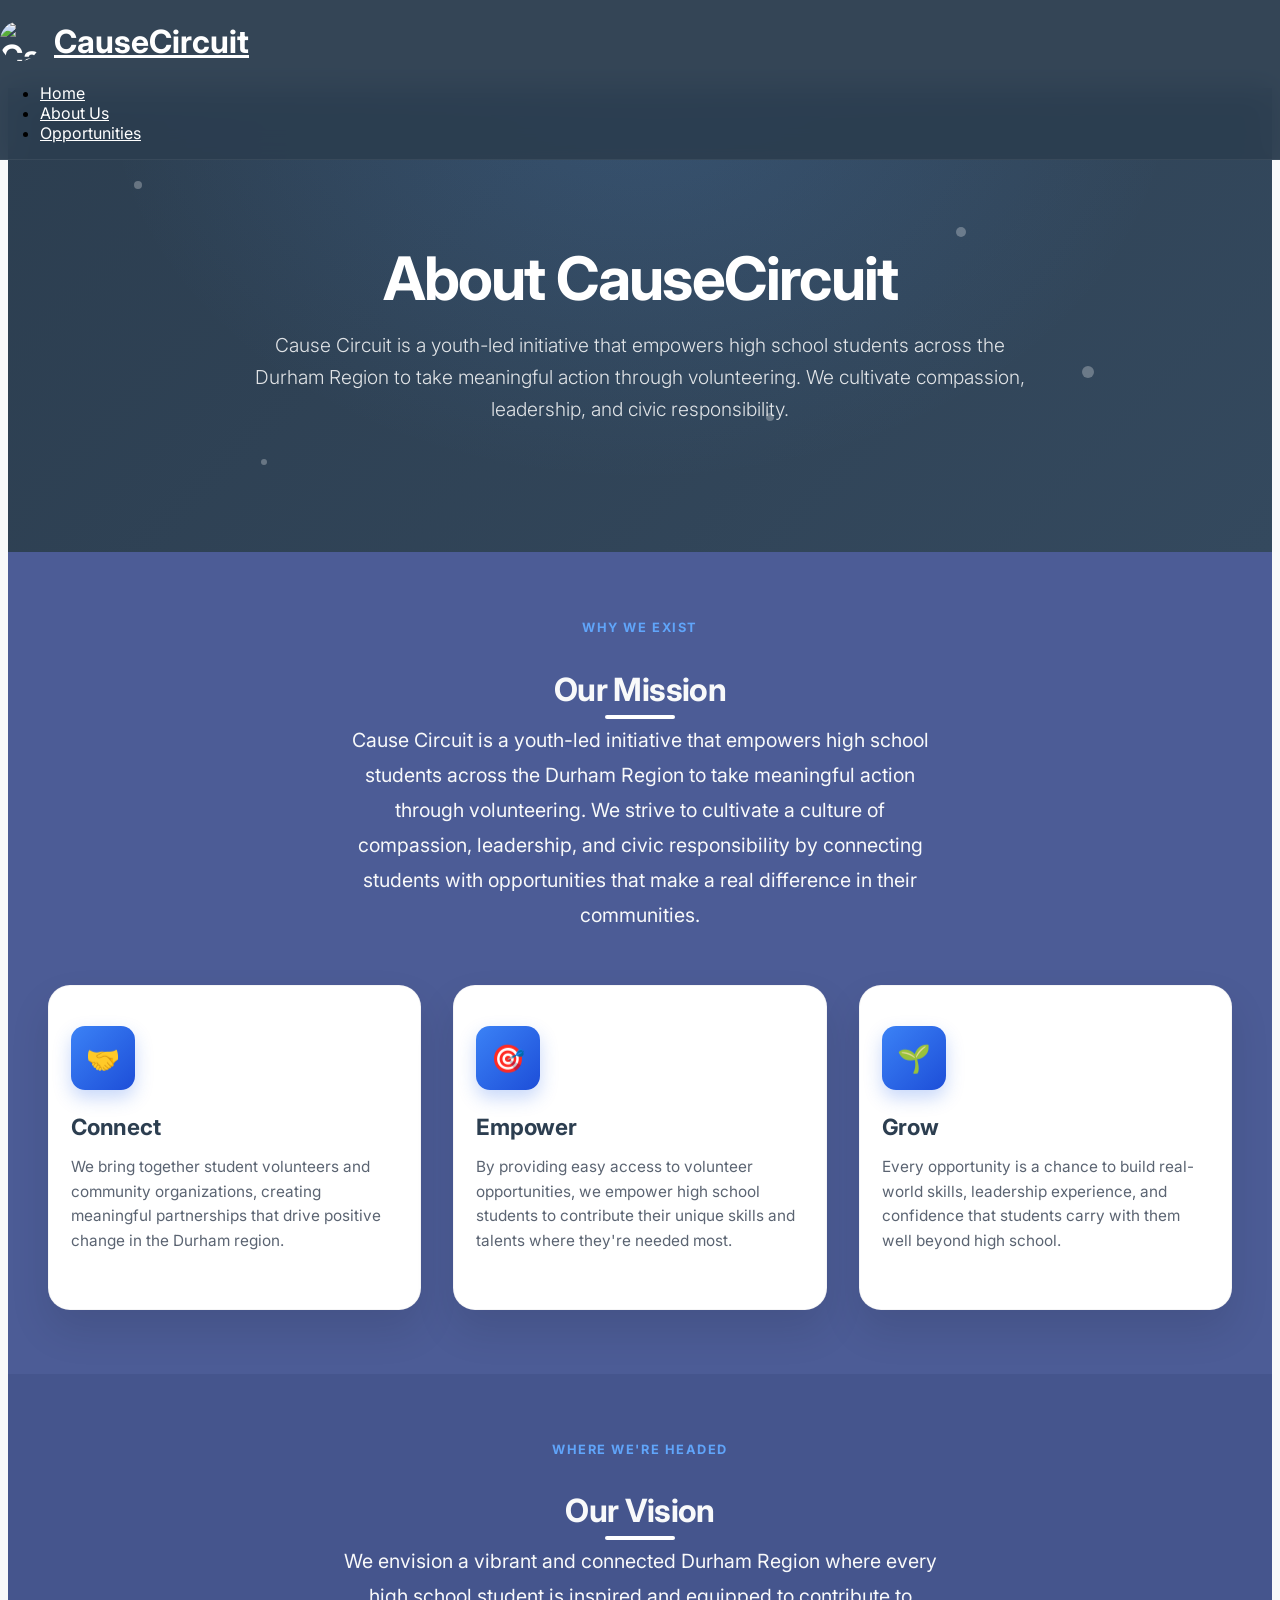
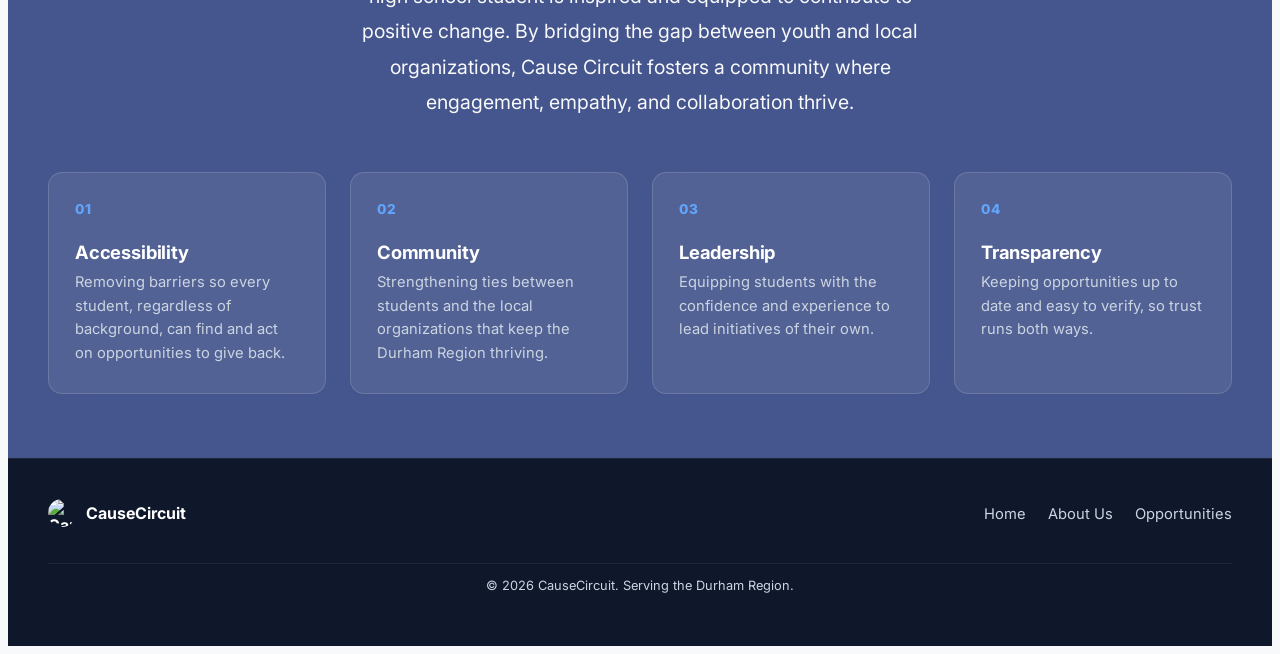
==== docs/aboutus.html @ 5a2c0d3d "Site-wide UI overhaul: unify design system across all pages Each page carried its own hand-copied <s" ====
<!DOCTYPE HTML>

<html>

<head>
    <title>CauseCircuit - About Us</title>
    <meta charset="utf-8" />
    <link rel="shortcut icon" type="x-icon" href="images/causecircuit-logo.png">
    <meta name="viewport" content="width=device-width, initial-scale=1, user-scalable=no" />
    <link rel="stylesheet" href="assets/css/main.css" />
    <noscript>
        <link rel="stylesheet" href="assets/css/noscript.css" />
    </noscript>
    <link rel="preconnect" href="https://fonts.googleapis.com">
    <link rel="preconnect" href="https://fonts.gstatic.com" crossorigin>
    <link href="https://fonts.googleapis.com/css2?family=Inter:wght@400;500;600;700&display=swap" rel="stylesheet">
    <link rel="stylesheet" href="assets/css/site-theme.css" />
    <style>
        /* Page-specific styles for About Us (mission/value cards) */

        /* Mission Cards */
        .mission-grid {
            display: grid;
            grid-template-columns: repeat(auto-fit, minmax(320px, 1fr));
            gap: 32px;
            margin-top: 10px;
        }

        .mission-card {
            background: white;
            padding: var(--space-lg) var(--space-md);
            border-radius: var(--radius-lg);
            box-shadow: 0 20px 40px rgba(0, 0, 0, 0.1);
            text-align: left;
            transition: all 0.4s ease;
            opacity: 0;
            transform: translateY(40px);
            position: relative;
            overflow: hidden;
            border: 1px solid rgba(15, 23, 42, 0.04);
        }

        .mission-card::before {
            content: '';
            position: absolute;
            top: 0;
            left: -100%;
            width: 100%;
            height: 100%;
            background: linear-gradient(90deg, transparent, rgba(255, 255, 255, 0.4), transparent);
            transition: left 0.6s ease;
        }

        .mission-card:hover::before {
            left: 100%;
        }

        .mission-card.animate {
            opacity: 1;
            transform: translateY(0);
        }

        .mission-card:hover {
            transform: translateY(-10px);
            box-shadow: 0 30px 60px rgba(0, 0, 0, 0.15);
        }

        .mission-icon {
            width: 64px;
            height: 64px;
            background: linear-gradient(135deg, var(--accent) 0%, var(--accent-dark) 100%);
            border-radius: var(--radius-md);
            display: flex;
            align-items: center;
            justify-content: center;
            margin: 0 0 22px;
            font-size: 1.7rem;
            color: white;
            transition: all 0.4s ease;
            box-shadow: 0 8px 18px rgba(37, 99, 235, 0.25);
        }

        .mission-card:hover .mission-icon {
            transform: scale(1.08) rotate(4deg);
        }

        .mission-card h3 {
            font-size: 1.4rem;
            color: var(--ink);
            margin-bottom: 12px;
            font-weight: 700;
            letter-spacing: -0.01em;
        }

        .mission-card p {
            color: #5b6472;
            line-height: 1.6;
            font-family: var(--font-display);
            font-size: 0.96rem;
        }

        /* Value Pillars (Vision section) */
        .value-grid {
            display: grid;
            grid-template-columns: repeat(auto-fit, minmax(240px, 1fr));
            gap: 24px;
            margin-top: 46px;
        }

        .value-card {
            background: rgba(255, 255, 255, 0.08);
            backdrop-filter: blur(16px);
            border: 1px solid rgba(255, 255, 255, 0.14);
            border-radius: var(--radius-md);
            padding: 28px 26px;
            text-align: left;
            transition: all 0.3s var(--ease);
        }

        .value-card:hover {
            transform: translateY(-4px);
            background: rgba(255, 255, 255, 0.12);
        }

        .value-card .value-number {
            display: block;
            color: var(--accent-light);
            font-weight: 800;
            font-size: 0.85rem;
            letter-spacing: 0.06em;
            margin-bottom: 10px;
        }

        .value-card h4 {
            color: white;
            font-size: 1.15rem;
            font-weight: 700;
            margin-bottom: 8px;
            letter-spacing: -0.01em;
        }

        .value-card p {
            color: var(--text-muted);
            line-height: 1.6;
            font-size: 0.92rem;
            font-family: var(--font-display);
            margin: 0;
        }
        /* Responsive Design: page-specific-only (shared breakpoints live in site-theme.css) */
        @media (max-width: 768px) {
            .mission-grid,
            .value-grid {
                grid-template-columns: 1fr;
                gap: 24px;
            }
        }
    </style>
</head>

<body class="is-preload">

    <!-- Page Wrapper -->
    <div id="page-wrapper">

        <!-- Header -->
        <header id="header">
            <h1><a href="index.html"><img src="images/causecircuit-logo.png" alt="CauseCircuit Logo" class="header-logo">CauseCircuit</a></h1>
            <!-- Desktop Navigation -->
            <nav id="nav">
                <ul class="links">
                    <li><a href="index.html">Home</a></li>
                    <li><a href="aboutus.html">About Us</a></li>
                    <li><a href="opportunities.html">Opportunities</a></li>
                </ul>
            </nav>
            <!-- Mobile Menu Toggle -->
            <a href="#mobile-menu" id="mobile-menu-toggle">
                <span class="icon fa-bars"></span>
            </a>
        </header>

        <!-- Hero Section -->
        <section class="hero-section">
            <div class="hero-content">
                <h1>About CauseCircuit</h1>
                <p>Cause Circuit is a youth-led initiative that empowers high school students across the Durham Region to take meaningful action through volunteering. We cultivate compassion, leadership, and civic responsibility.</p>
            </div>
            <!-- Floating Particles -->
            <div class="particle particle-1"></div>
            <div class="particle particle-2"></div>
            <div class="particle particle-3"></div>
            <div class="particle particle-4"></div>
            <div class="particle particle-5"></div>
        </section>

        <!-- Mission Section -->
        <section class="content-section">
            <div class="container">
                <div class="section-header">
                    <span class="section-eyebrow">Why We Exist</span>
                    <h2>Our Mission</h2>
                    <p>Cause Circuit is a youth-led initiative that empowers high school students across the Durham Region to take meaningful action through volunteering. We strive to cultivate a culture of compassion, leadership, and civic responsibility by connecting students with opportunities that make a real difference in their communities.</p>
                </div>
                <div class="mission-grid">
                    <div class="mission-card">
                        <div class="mission-icon">🤝</div>
                        <h3>Connect</h3>
                        <p>We bring together student volunteers and community organizations, creating meaningful partnerships that drive positive change in the Durham region.</p>
                    </div>
                    <div class="mission-card">
                        <div class="mission-icon">🎯</div>
                        <h3>Empower</h3>
                        <p>By providing easy access to volunteer opportunities, we empower high school students to contribute their unique skills and talents where they're needed most.</p>
                    </div>
                    <div class="mission-card">
                        <div class="mission-icon">🌱</div>
                        <h3>Grow</h3>
                        <p>Every opportunity is a chance to build real-world skills, leadership experience, and confidence that students carry with them well beyond high school.</p>
                    </div>
                </div>
            </div>
        </section>

        <!-- Vision Section -->
        <section class="content-section section-alt">
            <div class="container">
                <div class="section-header">
                    <span class="section-eyebrow">Where We're Headed</span>
                    <h2>Our Vision</h2>
                    <p>We envision a vibrant and connected Durham Region where every high school student is inspired and equipped to contribute to positive change. By bridging the gap between youth and local organizations, Cause Circuit fosters a community where engagement, empathy, and collaboration thrive.</p>
                </div>
                <div class="value-grid">
                    <div class="value-card">
                        <span class="value-number">01</span>
                        <h4>Accessibility</h4>
                        <p>Removing barriers so every student, regardless of background, can find and act on opportunities to give back.</p>
                    </div>
                    <div class="value-card">
                        <span class="value-number">02</span>
                        <h4>Community</h4>
                        <p>Strengthening ties between students and the local organizations that keep the Durham Region thriving.</p>
                    </div>
                    <div class="value-card">
                        <span class="value-number">03</span>
                        <h4>Leadership</h4>
                        <p>Equipping students with the confidence and experience to lead initiatives of their own.</p>
                    </div>
                    <div class="value-card">
                        <span class="value-number">04</span>
                        <h4>Transparency</h4>
                        <p>Keeping opportunities up to date and easy to verify, so trust runs both ways.</p>
                    </div>
                </div>
            </div>
        </section>

    </div>

    <footer class="site-footer">
        <div class="container">
            <div class="footer-brand">
                <img src="images/causecircuit-logo.png" alt="CauseCircuit Logo">
                CauseCircuit
            </div>
            <ul class="footer-links">
                <li><a href="index.html">Home</a></li>
                <li><a href="aboutus.html">About Us</a></li>
                <li><a href="opportunities.html">Opportunities</a></li>
            </ul>
            <p class="footer-copy">&copy; 2026 CauseCircuit. Serving the Durham Region.</p>
        </div>
    </footer>

    <!-- Scripts -->
    <script src="assets/js/jquery.min.js"></script>
    <script src="assets/js/jquery.scrollex.min.js"></script>
    <script src="assets/js/browser.min.js"></script>
    <script src="assets/js/breakpoints.min.js"></script>
    <script src="assets/js/util.js"></script>
    <script src="assets/js/main.js"></script>

    <script>
        // Intersection Observer for animations
        const observerOptions = {
            threshold: 0.1,
            rootMargin: '0px 0px -50px 0px'
        };

        const observer = new IntersectionObserver((entries) => {
            entries.forEach(entry => {
                if (entry.isIntersecting) {
                    entry.target.classList.add('animate');
                }
            });
        }, observerOptions);

        // Observe elements for animation
        document.addEventListener('DOMContentLoaded', () => {
            const elementsToAnimate = document.querySelectorAll('.section-header, .mission-card');
            elementsToAnimate.forEach(el => observer.observe(el));

            // Add staggered animation delays
            document.querySelectorAll('.mission-card').forEach((card, index) => {
                card.style.transitionDelay = `${index * 0.2}s`;
            });
        });

        // Smooth parallax effect for hero section
        window.addEventListener('scroll', () => {
            const scrolled = window.pageYOffset;
            const heroContent = document.querySelector('.hero-content');
            if (heroContent) {
                heroContent.style.transform = `translateY(${scrolled * 0.5}px)`;
            }
        });
    </script>

</body>

</html>
---- docs/assets/css/site-theme.css ----
/* ==========================================================================
   CauseCircuit shared design system
   Loaded on every page after main.css and before any page-specific <style>
   block. Owns: tokens, header/nav, hero shell, particles, section/container
   layout, buttons, opportunity cards, popup, footer, scrollbar.
   ========================================================================== */

:root {
    --ink: #2c3e50;
    --ink-soft: #34495e;
    --surface-deep: #0f172a;
    --surface: #1e293b;
    --surface-soft: #334155;
    --panel-blue: #4C5C96;
    --panel-alt: #45558D;
    --border-soft: rgba(148, 163, 184, 0.18);
    --text-muted: #cbd5e1;
    --accent: #3b82f6;
    --accent-dark: #1d4ed8;
    --accent-light: #60a5fa;
    --success: #10b981;
    --success-dark: #059669;

    --radius-lg: 22px;
    --radius-md: 14px;
    --radius-sm: 10px;
    --ease: cubic-bezier(0.22, 1, 0.36, 1);

    --font-body: 'Inter', -apple-system, BlinkMacSystemFont, 'Segoe UI', Roboto, Helvetica, Arial, sans-serif;
    --font-display: Raleway, var(--font-body);

    /* Spacing scale */
    --space-xs: 8px;
    --space-sm: 14px;
    --space-md: 22px;
    --space-lg: 40px;
    --space-xl: 52px;
    --space-2xl: 64px;

    /* Type scale */
    --text-xs: 0.8rem;
    --text-sm: 0.92rem;
    --text-md: 1rem;
    --text-lg: 1.22rem;
    --text-xl: 1.6rem;
    --text-2xl: 2rem;
    --text-3xl: clamp(2.6rem, 5vw, 3.75rem);
}

body {
    background: #f8f9fa;
    font-family: var(--font-body);
    overflow-x: hidden;
    padding-top: 80px;
    -webkit-font-smoothing: antialiased;
}

/* ---------- Header ---------- */
#header {
    position: fixed !important;
    top: 0 !important;
    left: 0 !important;
    right: 0 !important;
    width: 100% !important;
    z-index: 10000 !important;
    background: rgba(44, 62, 80, 0.96) !important;
    backdrop-filter: blur(14px) saturate(140%) !important;
    opacity: 1 !important;
    visibility: visible !important;
    transform: translateY(0) !important;
    transition: all 0.3s ease !important;
    border-bottom: 1px solid rgba(255, 255, 255, 0.06) !important;
}

#header h1 {
    display: flex !important;
    align-items: center !important;
}

#header h1 a {
    color: white !important;
    display: flex !important;
    align-items: center !important;
}

.header-logo {
    width: 40px;
    height: 40px;
    border-radius: 50%;
    margin-right: var(--space-sm);
    object-fit: cover;
}

#header #nav ul.links li a {
    color: white !important;
}

#header #nav ul.links li a:hover {
    color: var(--accent-light) !important;
}

#header #mobile-menu-toggle {
    color: white !important;
}

/* ---------- Hero shell ---------- */
.hero-section {
    background: linear-gradient(135deg, var(--ink) 0%, var(--ink-soft) 100%);
    min-height: 40vh;
    padding: var(--space-xl) 0;
    display: flex;
    align-items: center;
    justify-content: center;
    text-align: center;
    position: relative;
    overflow: hidden;
}

.hero-section::before {
    content: '';
    position: absolute;
    inset: 0;
    background: radial-gradient(ellipse at 50% 0%, rgba(96, 165, 250, 0.16), transparent 60%);
    pointer-events: none;
}

.hero-content {
    color: white;
    max-width: 780px;
    padding: 0 20px;
    animation: fadeInUp 1.2s var(--ease);
    position: relative;
    z-index: 1;
}

.hero-content h1 {
    font-size: var(--text-3xl);
    font-weight: 700;
    margin-bottom: var(--space-sm);
    letter-spacing: -0.03em;
    line-height: 1.1;
}

.hero-content p {
    font-size: 1.2rem;
    opacity: 0.85;
    line-height: 1.65;
    font-family: var(--font-display);
    font-weight: 300;
}

.logo {
    margin-bottom: var(--space-md);
}

.logo-img {
    width: 88px;
    height: 88px;
    border-radius: 50%;
    object-fit: cover;
    box-shadow: 0 12px 30px rgba(0, 0, 0, 0.3);
}

/* ---------- Particles ---------- */
.particle {
    position: absolute;
    background: rgba(255, 255, 255, 0.28);
    border-radius: 50%;
    animation: float 6s ease-in-out infinite;
    pointer-events: none;
}

.particle-1 { top: 20%; left: 10%; width: 8px;  height: 8px;  animation-delay: 0s; }
.particle-2 { top: 60%; left: 85%; width: 12px; height: 12px; animation-delay: 2s; }
.particle-3 { top: 80%; left: 20%; width: 6px;  height: 6px;  animation-delay: 4s; }
.particle-4 { top: 30%; left: 75%; width: 10px; height: 10px; animation-delay: 1s; }
.particle-5 { top: 70%; left: 60%; width: 8px;  height: 8px;  animation-delay: 3s; }

/* ---------- Layout primitives ---------- */
.content-section {
    padding: var(--space-2xl) 0;
    position: relative;
    background: var(--panel-blue);
}

.section-alt {
    background: var(--panel-alt);
}

.container {
    max-width: 1240px;
    margin: 0 auto;
    padding: 0 var(--space-lg);
}

.section-eyebrow {
    display: inline-block;
    color: var(--accent-light);
    font-family: var(--font-display);
    font-size: var(--text-xs);
    font-weight: 700;
    letter-spacing: 0.12em;
    text-transform: uppercase;
    margin-bottom: var(--space-xs);
}

.section-header {
    text-align: center;
    margin-bottom: var(--space-xl);
    opacity: 0;
    transform: translateY(30px);
    transition: all 0.8s ease;
}

.section-header.animate {
    opacity: 1;
    transform: translateY(0);
}

.section-header h2 {
    font-size: var(--text-2xl);
    color: #f8f9fa;
    margin-bottom: var(--space-sm);
    font-weight: 700;
    letter-spacing: -0.02em;
    position: relative;
}

.section-header h2::after {
    content: '';
    position: absolute;
    bottom: -10px;
    left: 50%;
    transform: translateX(-50%);
    width: 70px;
    height: 4px;
    background: white;
    border-radius: 2px;
}

.section-header p {
    font-size: var(--text-lg);
    color: #f8f9fa;
    line-height: 1.8;
    max-width: 600px;
    margin: 0 auto;
    font-family: var(--font-display);
}

/* ---------- Buttons ---------- */
.btn {
    display: inline-flex;
    align-items: center;
    gap: 6px;
    padding: 12px 24px;
    text-decoration: none;
    border-radius: var(--radius-sm);
    font-weight: 600;
    font-size: var(--text-sm);
    font-family: inherit;
    border: none;
    cursor: pointer;
    transition: all 0.25s var(--ease);
    white-space: nowrap;
}

.btn-primary {
    background: linear-gradient(135deg, var(--accent) 0%, var(--accent-dark) 100%);
    color: white !important;
    box-shadow: 0 4px 12px rgba(37, 99, 235, 0.22);
}

.btn-primary:hover {
    transform: translateY(-2px);
    box-shadow: 0 10px 22px rgba(37, 99, 235, 0.36);
}

.btn-success {
    background: linear-gradient(135deg, var(--success) 0%, var(--success-dark) 100%);
    color: white !important;
    box-shadow: 0 6px 16px rgba(16, 185, 129, 0.28);
}

.btn-success:hover {
    transform: translateY(-2px);
    box-shadow: 0 10px 24px rgba(16, 185, 129, 0.4);
}

.btn-light {
    background: white;
    color: var(--ink);
    box-shadow: 0 10px 20px rgba(0, 0, 0, 0.12);
}

.btn-light:hover {
    transform: translateY(-2px);
    box-shadow: 0 15px 30px rgba(0, 0, 0, 0.18);
    background: var(--accent-light);
    color: white !important;
}

.btn-ghost {
    background: rgba(255, 255, 255, 0.08);
    color: #f1f5f9;
    border: 1px solid rgba(255, 255, 255, 0.12);
}

.btn-ghost:hover {
    background: rgba(255, 255, 255, 0.16);
}

/* ---------- Opportunity cards (shared: index + opportunities pages) ---------- */
.opportunities-grid {
    display: grid;
    grid-template-columns: repeat(auto-fill, minmax(min(100%, 260px), 1fr));
    gap: var(--space-md);
    margin-top: var(--space-xs);
}

.opportunity-card {
    background: white;
    border-radius: var(--radius-lg);
    overflow: hidden;
    transition: transform 0.35s var(--ease), box-shadow 0.35s var(--ease);
    opacity: 0;
    transform: translateY(28px);
    position: relative;
    box-shadow: 0 8px 24px rgba(15, 23, 42, 0.08);
    cursor: pointer;
    border: 1px solid rgba(15, 23, 42, 0.04);
}

.opportunity-card.animate {
    opacity: 1;
    transform: translateY(0);
    transition: transform 0.5s var(--ease), box-shadow 0.35s var(--ease), opacity 0.5s var(--ease);
}

.opportunity-card:hover {
    transform: translateY(-6px);
    box-shadow: 0 20px 40px rgba(15, 23, 42, 0.16);
}

.card-image-container {
    position: relative;
    height: 190px;
    overflow: hidden;
    background: #eef1f5;
}

.opportunity-card img {
    width: 100%;
    height: 100%;
    object-fit: cover;
    transition: transform 0.5s var(--ease);
}

.opportunity-card:hover img {
    transform: scale(1.06);
}

.location-tag {
    position: absolute;
    top: var(--space-sm);
    right: var(--space-sm);
    background: rgba(15, 23, 42, 0.85);
    backdrop-filter: blur(10px);
    color: var(--accent-light);
    padding: 6px 13px;
    border-radius: 20px;
    font-size: var(--text-xs);
    font-weight: 600;
    letter-spacing: 0.01em;
    border: 1px solid rgba(96, 165, 250, 0.28);
    z-index: 2;
}

.card-content {
    padding: var(--space-md);
    position: relative;
    z-index: 2;
    text-align: left;
}

.card-content h3 {
    font-size: var(--text-lg);
    color: var(--ink);
    margin-bottom: 6px;
    font-weight: 700;
    letter-spacing: -0.01em;
    line-height: 1.3;
}

.card-org {
    margin-bottom: var(--space-xs);
    color: var(--accent-dark);
    font-weight: 600;
    font-size: var(--text-sm);
}

.card-content p {
    color: #5b6472;
    line-height: 1.6;
    margin-bottom: var(--space-sm);
    font-size: var(--text-md);
    font-family: var(--font-body);
}

.card-desc-clamp {
    display: -webkit-box;
    -webkit-line-clamp: 3;
    -webkit-box-orient: vertical;
    overflow: hidden;
    min-height: 72px;
}

.commitment-tags {
    display: flex;
    flex-wrap: wrap;
    gap: var(--space-xs);
    margin-bottom: var(--space-xs);
}

.commitment-tag {
    background: rgba(59, 130, 246, 0.1);
    color: var(--accent-dark);
    padding: 4px 11px;
    border-radius: 12px;
    font-size: var(--text-xs);
    font-weight: 600;
    letter-spacing: 0.02em;
}

.hours-per-week {
    color: #8792a2;
    font-size: var(--text-sm);
    margin-bottom: var(--space-sm);
}

.card-btn {
    display: inline-flex;
    align-items: center;
    background: linear-gradient(135deg, var(--accent) 0%, var(--accent-dark) 100%);
    color: white !important;
    padding: 11px 22px;
    text-decoration: none;
    border-radius: var(--radius-sm);
    font-weight: 600;
    transition: all 0.25s ease;
    cursor: pointer;
    border: none;
    font-size: var(--text-sm);
    gap: 6px;
    position: relative;
    overflow: hidden;
    box-shadow: 0 4px 12px rgba(37, 99, 235, 0.22);
}

.card-btn:hover {
    transform: translateY(-2px);
    box-shadow: 0 10px 22px rgba(37, 99, 235, 0.36);
}

.card-btn:after {
    content: ' →';
    transition: transform 0.25s ease;
}

.card-btn:hover:after {
    transform: translateX(3px);
}

.empty-state {
    text-align: center;
    color: white;
    width: 100%;
    grid-column: 1 / -1;
    padding: var(--space-lg) var(--space-md);
}

/* ---------- Popup (shared) ---------- */
.popup {
    position: fixed;
    top: 0;
    left: 0;
    width: 100%;
    height: 100%;
    background: rgba(8, 12, 24, 0.72);
    backdrop-filter: blur(12px);
    display: flex;
    justify-content: center;
    align-items: center;
    opacity: 0;
    visibility: hidden;
    transition: opacity 0.35s var(--ease), visibility 0.35s var(--ease);
    z-index: 10001;
    padding: 20px;
}

.popup.active {
    opacity: 1;
    visibility: visible;
}

.popup-content {
    background: linear-gradient(160deg, var(--surface) 0%, var(--surface-soft) 100%);
    border: 1px solid var(--border-soft);
    border-radius: 24px;
    max-width: min(90vw, 680px);
    width: 100%;
    max-height: 85vh;
    overflow: hidden;
    box-shadow: 0 30px 60px rgba(0, 0, 0, 0.45);
    transform: scale(0.94) translateY(24px);
    transition: transform 0.35s var(--ease);
    position: relative;
    display: flex;
    flex-direction: column;
}

.popup.active .popup-content {
    transform: scale(1) translateY(0);
}

.popup-header {
    position: relative;
    height: clamp(180px, 28vw, 280px);
    overflow: hidden;
}

.popup-header img {
    width: 100%;
    height: 100%;
    object-fit: cover;
}

.popup-location-tag {
    position: absolute;
    top: 16px;
    right: 16px;
    background: rgba(15, 23, 42, 0.85);
    color: var(--accent-light);
    padding: 7px 15px;
    border-radius: 20px;
    font-size: 0.82rem;
    font-weight: 600;
    border: 1px solid rgba(96, 165, 250, 0.28);
    z-index: 2;
}

.popup-header::after {
    content: '';
    position: absolute;
    bottom: 0;
    left: 0;
    right: 0;
    height: 90px;
    background: linear-gradient(transparent, rgba(30, 41, 59, 0.95));
}

.popup-title {
    color: #f8fafc;
    padding: 22px 26px 8px;
    margin: 0;
    font-size: var(--text-xl);
    font-weight: 700;
    letter-spacing: -0.01em;
}

.popup-scroll-content {
    overflow-y: auto;
    padding: 0 26px 22px;
    flex: 1;
}

.popup-body {
    color: var(--text-muted);
    line-height: 1.7;
    font-size: var(--text-md);
}

.popup-info-panel {
    background: rgba(255, 255, 255, 0.04);
    border: 1px solid var(--border-soft);
    border-radius: var(--radius-md);
    padding: 4px 18px;
    margin-bottom: var(--space-md);
}

.popup-info-row {
    display: flex;
    justify-content: space-between;
    align-items: center;
    gap: 16px;
    padding: 13px 0;
    border-bottom: 1px solid var(--border-soft);
}

.popup-info-row:last-child {
    border-bottom: none;
}

.popup-info-label {
    color: var(--text-muted);
    font-size: 0.76rem;
    font-weight: 700;
    letter-spacing: 0.06em;
    text-transform: uppercase;
    white-space: nowrap;
}

.popup-info-value {
    color: #f1f5f9;
    font-weight: 500;
    font-size: var(--text-sm);
    text-align: right;
    overflow: hidden;
    text-overflow: ellipsis;
    white-space: nowrap;
}

.popup-info-value.muted {
    color: var(--text-muted);
    font-weight: 400;
}

.popup-info-value a {
    color: var(--accent-light);
    text-decoration: none;
}

.popup-info-value a:hover {
    text-decoration: underline;
}

.popup-actions {
    padding: var(--space-sm) 26px;
    background: rgba(15, 23, 42, 0.35);
    display: flex;
    justify-content: flex-end;
    gap: 12px;
    border-top: 1px solid var(--border-soft);
}

/* ---------- Footer ---------- */
.site-footer {
    background: var(--surface-deep);
    border-top: 1px solid rgba(255, 255, 255, 0.06);
    padding: var(--space-lg) 0;
}

.site-footer .container {
    display: flex;
    align-items: center;
    justify-content: space-between;
    gap: var(--space-md);
    flex-wrap: wrap;
}

.footer-brand {
    display: flex;
    align-items: center;
    gap: 10px;
    color: white;
    font-weight: 700;
    font-size: var(--text-md);
}

.footer-brand img {
    width: 28px;
    height: 28px;
    border-radius: 50%;
    object-fit: cover;
}

.footer-links {
    display: flex;
    gap: var(--space-md);
    list-style: none;
    margin: 0;
    padding: 0;
}

.footer-links a {
    color: var(--text-muted);
    text-decoration: none;
    font-size: var(--text-sm);
    transition: color 0.2s ease;
}

.footer-links a:hover {
    color: var(--accent-light);
}

.footer-copy {
    color: var(--text-muted);
    font-size: var(--text-xs);
    width: 100%;
    text-align: center;
    margin-top: var(--space-sm);
    padding-top: var(--space-sm);
    border-top: 1px solid rgba(255, 255, 255, 0.06);
}

/* ---------- Animations ---------- */
@keyframes fadeInUp {
    from { opacity: 0; transform: translateY(28px); }
    to { opacity: 1; transform: translateY(0); }
}

@keyframes float {
    0%, 100% { transform: translateY(0px) rotate(0deg); }
    50% { transform: translateY(-20px) rotate(180deg); }
}

/* ---------- Scrollbar ---------- */
* {
    scrollbar-width: thin;
    scrollbar-color: rgba(96, 165, 250, 0.3) transparent;
}

*::-webkit-scrollbar {
    width: 8px;
    height: 8px;
}

*::-webkit-scrollbar-track {
    background: transparent;
}

*::-webkit-scrollbar-thumb {
    background: rgba(96, 165, 250, 0.3);
    border-radius: 10px;
}

*::-webkit-scrollbar-thumb:hover {
    background: rgba(96, 165, 250, 0.5);
}

/* ---------- Responsive ---------- */
@media (max-width: 768px) {
    .hero-section {
        min-height: 300px;
        padding: var(--space-lg) 0;
    }

    .hero-content p {
        font-size: 1.05rem;
    }

    .container {
        padding: 0 var(--space-sm);
    }

    .content-section {
        padding: var(--space-xl) 0;
    }

    .section-header h2 {
        font-size: 1.7rem;
    }

    .opportunities-grid {
        gap: var(--space-sm);
    }

    .card-content {
        padding: 18px 20px 20px;
    }

    .popup-content {
        max-height: calc(100vh - 40px);
        border-radius: 18px;
    }

    .popup-header {
        height: 180px;
    }

    .popup-location-tag {
        top: 14px;
        padding: 7px 13px;
        font-size: 0.78rem;
    }

    .popup-info-row {
        flex-wrap: wrap;
        gap: 4px;
    }

    .popup-info-value {
        text-align: left;
        white-space: normal;
        width: 100%;
    }

    .popup-actions {
        flex-direction: column;
    }

    .btn-ghost, .btn-success {
        width: 100%;
        justify-content: center;
    }

    .header-logo {
        width: 34px;
        height: 34px;
        margin-right: 8px;
    }

    .site-footer .container {
        flex-direction: column;
        text-align: center;
    }
}
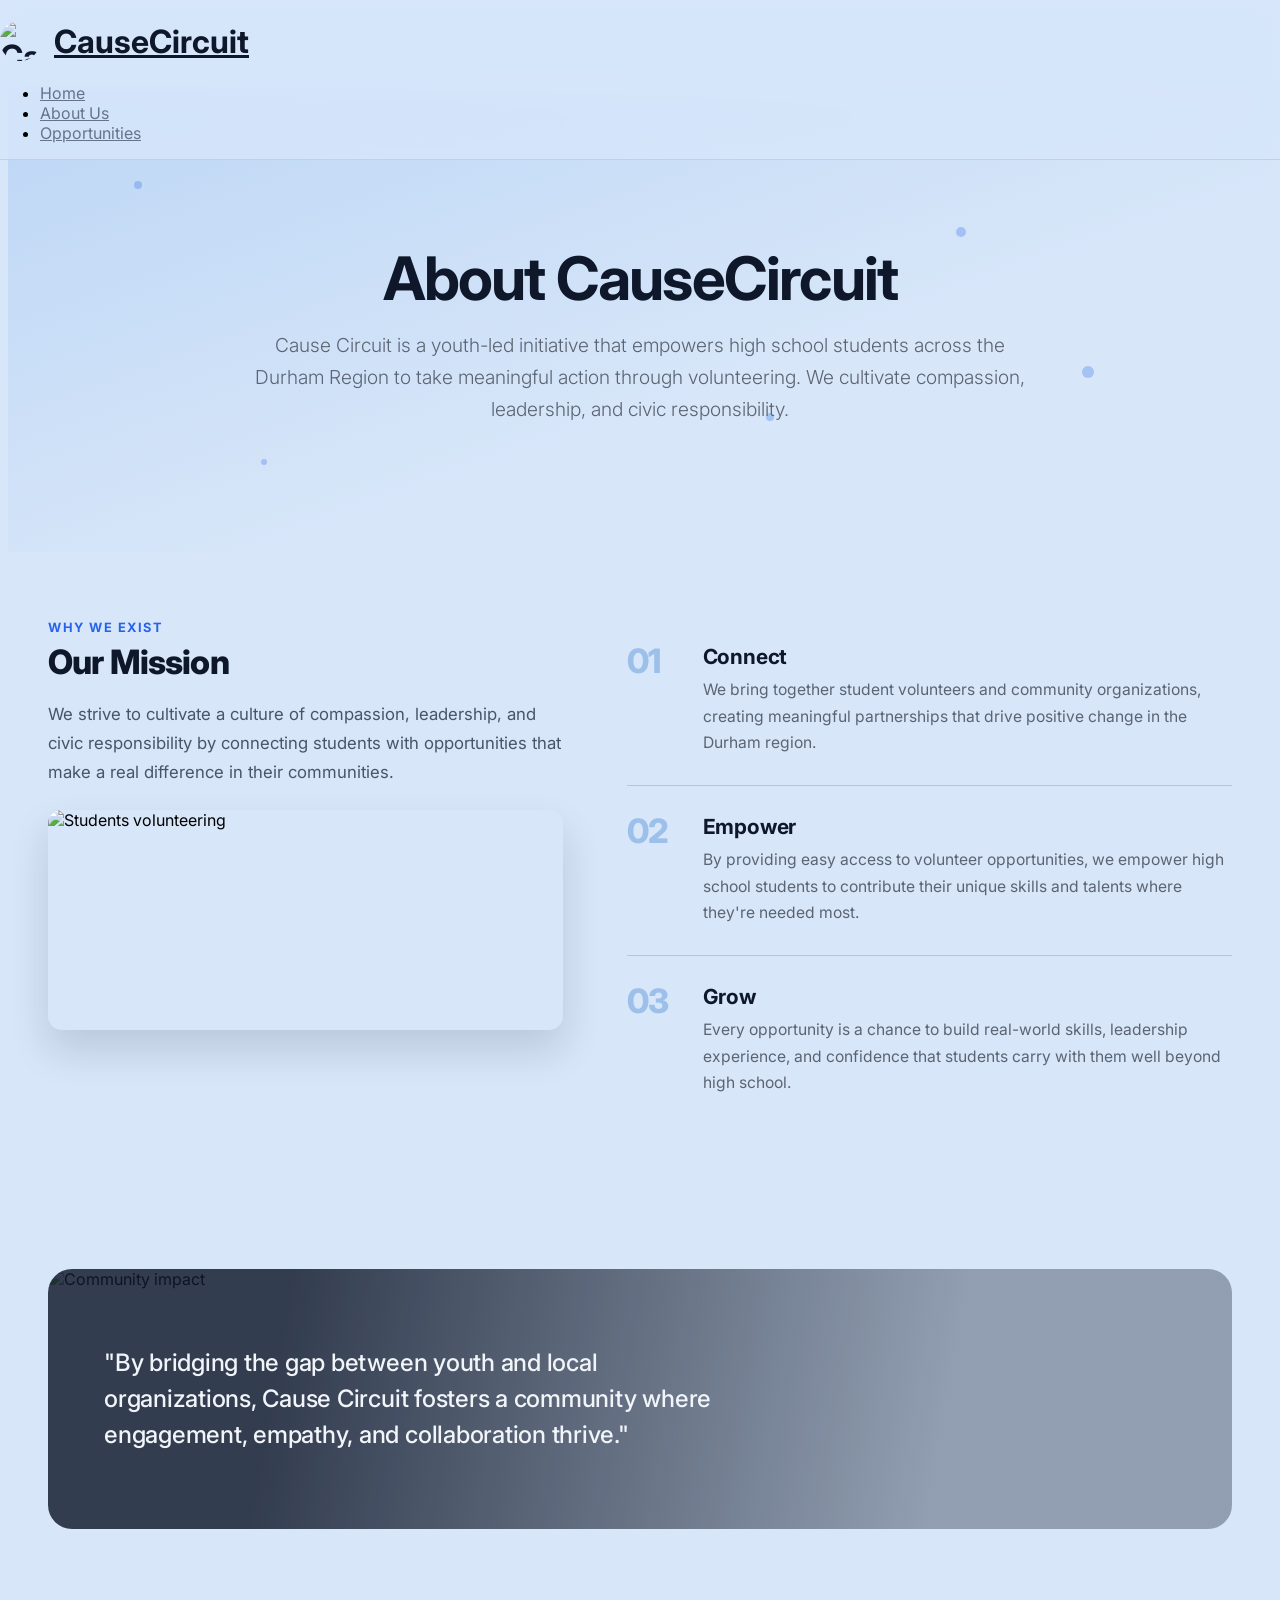
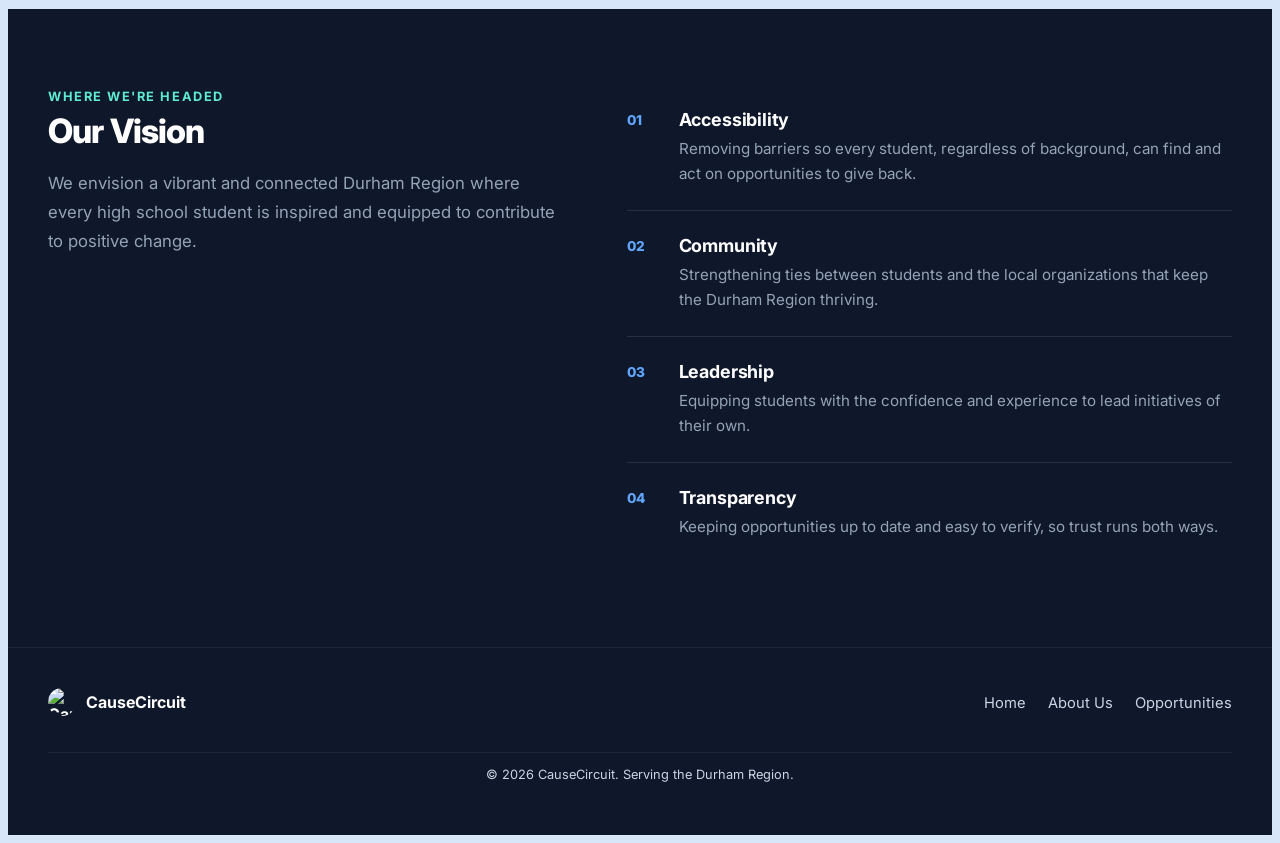
==== commit 0c3844ac: "Extend light-blue design system to Home and About Us pages Moves the new light-blue palette (previou" ====
--- a/docs/aboutus.html
+++ b/docs/aboutus.html
@@ -16,142 +16,231 @@
     <link href="https://fonts.googleapis.com/css2?family=Inter:wght@400;500;600;700&display=swap" rel="stylesheet">
     <link rel="stylesheet" href="assets/css/site-theme.css" />
     <style>
-        /* Page-specific styles for About Us (mission/value cards) */
-
-        /* Mission Cards */
-        .mission-grid {
+        /* Page-specific styles for About Us (mission list, quote banner, vision section) */
+
+        /* Mission Section */
+        .mission-layout {
             display: grid;
-            grid-template-columns: repeat(auto-fit, minmax(320px, 1fr));
-            gap: 32px;
-            margin-top: 10px;
-        }
-
-        .mission-card {
-            background: white;
-            padding: var(--space-lg) var(--space-md);
-            border-radius: var(--radius-lg);
-            box-shadow: 0 20px 40px rgba(0, 0, 0, 0.1);
-            text-align: left;
-            transition: all 0.4s ease;
+            grid-template-columns: 0.85fr 1fr;
+            gap: 64px;
+            align-items: start;
+        }
+
+        .mission-intro {
+            position: sticky;
+            top: 96px;
+        }
+
+        .mission-intro h2 {
+            font-size: 2.1rem;
+            font-weight: 800;
+            letter-spacing: -0.025em;
+            color: #0f172a;
+            margin: 0 0 18px;
+            line-height: 1.15;
+        }
+
+        .mission-intro > p {
+            font-size: 1.05rem;
+            line-height: 1.75;
+            color: #475569;
+            font-family: var(--font-display);
+            margin: 0 0 22px;
+        }
+
+        .mission-image {
+            position: relative;
+            border-radius: var(--radius-md);
+            overflow: hidden;
+            box-shadow: 0 20px 40px rgba(15, 23, 42, 0.14);
+        }
+
+        .mission-image img {
+            width: 100%;
+            height: 220px;
+            object-fit: cover;
+            display: block;
+        }
+
+        .mission-row {
+            display: flex;
+            gap: 24px;
+            padding: 28px 0;
+            border-bottom: 1px solid #a9c8ec;
             opacity: 0;
-            transform: translateY(40px);
+            transform: translateY(24px);
+            transition: all 0.5s var(--ease);
+        }
+
+        .mission-row.animate {
+            opacity: 1;
+            transform: translateY(0);
+        }
+
+        .mission-row:last-child {
+            border-bottom: none;
+        }
+
+        .mission-num {
+            font-size: 2.1rem;
+            font-weight: 800;
+            color: #9cc0ea;
+            letter-spacing: -0.02em;
+            font-family: var(--font-display);
+            line-height: 1;
+            flex-shrink: 0;
+            width: 52px;
+        }
+
+        .mission-row h3 {
+            font-size: 1.3rem;
+            font-weight: 700;
+            color: #0f172a;
+            margin: 0 0 8px;
+            letter-spacing: -0.01em;
+        }
+
+        .mission-row p {
+            color: #5b6472;
+            line-height: 1.7;
+            font-family: var(--font-display);
+            font-size: 0.98rem;
+            margin: 0;
+        }
+
+        /* Quote Banner */
+        .quote-banner {
+            padding: 80px 0 0;
+        }
+
+        .quote-banner-inner {
             position: relative;
+            border-radius: 24px;
             overflow: hidden;
-            border: 1px solid rgba(15, 23, 42, 0.04);
-        }
-
-        .mission-card::before {
-            content: '';
+            min-height: 260px;
+            display: flex;
+            align-items: center;
+        }
+
+        .quote-banner-inner img {
             position: absolute;
-            top: 0;
-            left: -100%;
+            inset: 0;
             width: 100%;
             height: 100%;
-            background: linear-gradient(90deg, transparent, rgba(255, 255, 255, 0.4), transparent);
-            transition: left 0.6s ease;
-        }
-
-        .mission-card:hover::before {
-            left: 100%;
-        }
-
-        .mission-card.animate {
-            opacity: 1;
-            transform: translateY(0);
-        }
-
-        .mission-card:hover {
-            transform: translateY(-10px);
-            box-shadow: 0 30px 60px rgba(0, 0, 0, 0.15);
-        }
-
-        .mission-icon {
-            width: 64px;
-            height: 64px;
-            background: linear-gradient(135deg, var(--accent) 0%, var(--accent-dark) 100%);
-            border-radius: var(--radius-md);
+            object-fit: cover;
+        }
+
+        .quote-banner-overlay {
+            position: absolute;
+            inset: 0;
+            background: linear-gradient(100deg, rgba(15, 23, 42, 0.82) 20%, rgba(15, 23, 42, 0.35) 75%);
+        }
+
+        .quote-banner-inner p {
+            position: relative;
+            z-index: 1;
+            max-width: 620px;
+            margin: 0;
+            padding: 52px 56px;
+            color: #f1f5f9;
+            font-family: var(--font-display);
+            font-size: 1.5rem;
+            line-height: 1.5;
+            font-weight: 500;
+            letter-spacing: -0.01em;
+        }
+
+        /* Vision Section (dark) */
+        .vision-section {
+            background: #0f172a;
+            margin-top: 80px;
+            padding: 76px 0 84px;
+        }
+
+        .vision-layout {
+            display: grid;
+            grid-template-columns: 0.85fr 1fr;
+            gap: 64px;
+            align-items: start;
+        }
+
+        .vision-eyebrow {
+            color: #5eead4;
+        }
+
+        .vision-intro h2 {
+            font-size: 2.1rem;
+            font-weight: 800;
+            letter-spacing: -0.025em;
+            color: #fff;
+            margin: 0 0 18px;
+            line-height: 1.15;
+        }
+
+        .vision-intro p {
+            font-size: 1.05rem;
+            line-height: 1.75;
+            color: #94a3b8;
+            font-family: var(--font-display);
+            margin: 0;
+        }
+
+        .value-row {
             display: flex;
-            align-items: center;
-            justify-content: center;
-            margin: 0 0 22px;
-            font-size: 1.7rem;
-            color: white;
-            transition: all 0.4s ease;
-            box-shadow: 0 8px 18px rgba(37, 99, 235, 0.25);
-        }
-
-        .mission-card:hover .mission-icon {
-            transform: scale(1.08) rotate(4deg);
-        }
-
-        .mission-card h3 {
-            font-size: 1.4rem;
-            color: var(--ink);
-            margin-bottom: 12px;
-            font-weight: 700;
-            letter-spacing: -0.01em;
-        }
-
-        .mission-card p {
-            color: #5b6472;
-            line-height: 1.6;
-            font-family: var(--font-display);
-            font-size: 0.96rem;
-        }
-
-        /* Value Pillars (Vision section) */
-        .value-grid {
-            display: grid;
-            grid-template-columns: repeat(auto-fit, minmax(240px, 1fr));
-            gap: 24px;
-            margin-top: 46px;
-        }
-
-        .value-card {
-            background: rgba(255, 255, 255, 0.08);
-            backdrop-filter: blur(16px);
-            border: 1px solid rgba(255, 255, 255, 0.14);
-            border-radius: var(--radius-md);
-            padding: 28px 26px;
-            text-align: left;
-            transition: all 0.3s var(--ease);
-        }
-
-        .value-card:hover {
-            transform: translateY(-4px);
-            background: rgba(255, 255, 255, 0.12);
-        }
-
-        .value-card .value-number {
-            display: block;
-            color: var(--accent-light);
+            gap: 20px;
+            padding: 24px 0;
+            border-bottom: 1px solid rgba(255, 255, 255, 0.1);
+        }
+
+        .value-row:last-child {
+            border-bottom: none;
+        }
+
+        .value-number {
+            color: #60a5fa;
             font-weight: 800;
             font-size: 0.85rem;
             letter-spacing: 0.06em;
-            margin-bottom: 10px;
-        }
-
-        .value-card h4 {
-            color: white;
-            font-size: 1.15rem;
+            flex-shrink: 0;
+            width: 32px;
+            padding-top: 3px;
+        }
+
+        .value-row h4 {
+            color: #fff;
+            font-size: 1.12rem;
             font-weight: 700;
-            margin-bottom: 8px;
+            margin: 0 0 6px;
             letter-spacing: -0.01em;
         }
 
-        .value-card p {
-            color: var(--text-muted);
-            line-height: 1.6;
-            font-size: 0.92rem;
+        .value-row p {
+            color: #94a3b8;
+            line-height: 1.65;
+            font-size: 0.95rem;
             font-family: var(--font-display);
             margin: 0;
         }
+
         /* Responsive Design: page-specific-only (shared breakpoints live in site-theme.css) */
         @media (max-width: 768px) {
-            .mission-grid,
-            .value-grid {
+            .mission-layout,
+            .vision-layout {
                 grid-template-columns: 1fr;
-                gap: 24px;
+                gap: 30px;
+            }
+
+            .mission-intro {
+                position: static;
+            }
+
+            .quote-banner-inner p {
+                padding: 36px 28px;
+                font-size: 1.2rem;
+            }
+
+            .vision-section {
+                margin-top: 40px;
             }
         }
     </style>
@@ -196,59 +285,91 @@
         <!-- Mission Section -->
         <section class="content-section">
             <div class="container">
-                <div class="section-header">
-                    <span class="section-eyebrow">Why We Exist</span>
-                    <h2>Our Mission</h2>
-                    <p>Cause Circuit is a youth-led initiative that empowers high school students across the Durham Region to take meaningful action through volunteering. We strive to cultivate a culture of compassion, leadership, and civic responsibility by connecting students with opportunities that make a real difference in their communities.</p>
-                </div>
-                <div class="mission-grid">
-                    <div class="mission-card">
-                        <div class="mission-icon">🤝</div>
-                        <h3>Connect</h3>
-                        <p>We bring together student volunteers and community organizations, creating meaningful partnerships that drive positive change in the Durham region.</p>
+                <div class="mission-layout">
+                    <div class="mission-intro">
+                        <span class="section-eyebrow">Why We Exist</span>
+                        <h2>Our Mission</h2>
+                        <p>We strive to cultivate a culture of compassion, leadership, and civic responsibility by connecting students with opportunities that make a real difference in their communities.</p>
+                        <div class="mission-image">
+                            <img src="images/pic01.jpg" alt="Students volunteering" />
+                        </div>
                     </div>
-                    <div class="mission-card">
-                        <div class="mission-icon">🎯</div>
-                        <h3>Empower</h3>
-                        <p>By providing easy access to volunteer opportunities, we empower high school students to contribute their unique skills and talents where they're needed most.</p>
-                    </div>
-                    <div class="mission-card">
-                        <div class="mission-icon">🌱</div>
-                        <h3>Grow</h3>
-                        <p>Every opportunity is a chance to build real-world skills, leadership experience, and confidence that students carry with them well beyond high school.</p>
+                    <div class="mission-list">
+                        <div class="mission-row">
+                            <span class="mission-num">01</span>
+                            <div>
+                                <h3>Connect</h3>
+                                <p>We bring together student volunteers and community organizations, creating meaningful partnerships that drive positive change in the Durham region.</p>
+                            </div>
+                        </div>
+                        <div class="mission-row">
+                            <span class="mission-num">02</span>
+                            <div>
+                                <h3>Empower</h3>
+                                <p>By providing easy access to volunteer opportunities, we empower high school students to contribute their unique skills and talents where they're needed most.</p>
+                            </div>
+                        </div>
+                        <div class="mission-row">
+                            <span class="mission-num">03</span>
+                            <div>
+                                <h3>Grow</h3>
+                                <p>Every opportunity is a chance to build real-world skills, leadership experience, and confidence that students carry with them well beyond high school.</p>
+                            </div>
+                        </div>
                     </div>
                 </div>
             </div>
         </section>
 
+        <!-- Quote Banner -->
+        <section class="quote-banner">
+            <div class="container">
+                <div class="quote-banner-inner">
+                    <img src="images/pic02.jpg" alt="Community impact" />
+                    <div class="quote-banner-overlay"></div>
+                    <p>"By bridging the gap between youth and local organizations, Cause Circuit fosters a community where engagement, empathy, and collaboration thrive."</p>
+                </div>
+            </div>
+        </section>
+
         <!-- Vision Section -->
-        <section class="content-section section-alt">
+        <section class="vision-section">
             <div class="container">
-                <div class="section-header">
-                    <span class="section-eyebrow">Where We're Headed</span>
-                    <h2>Our Vision</h2>
-                    <p>We envision a vibrant and connected Durham Region where every high school student is inspired and equipped to contribute to positive change. By bridging the gap between youth and local organizations, Cause Circuit fosters a community where engagement, empathy, and collaboration thrive.</p>
-                </div>
-                <div class="value-grid">
-                    <div class="value-card">
-                        <span class="value-number">01</span>
-                        <h4>Accessibility</h4>
-                        <p>Removing barriers so every student, regardless of background, can find and act on opportunities to give back.</p>
+                <div class="vision-layout">
+                    <div class="vision-intro">
+                        <span class="section-eyebrow vision-eyebrow">Where We're Headed</span>
+                        <h2>Our Vision</h2>
+                        <p>We envision a vibrant and connected Durham Region where every high school student is inspired and equipped to contribute to positive change.</p>
                     </div>
-                    <div class="value-card">
-                        <span class="value-number">02</span>
-                        <h4>Community</h4>
-                        <p>Strengthening ties between students and the local organizations that keep the Durham Region thriving.</p>
-                    </div>
-                    <div class="value-card">
-                        <span class="value-number">03</span>
-                        <h4>Leadership</h4>
-                        <p>Equipping students with the confidence and experience to lead initiatives of their own.</p>
-                    </div>
-                    <div class="value-card">
-                        <span class="value-number">04</span>
-                        <h4>Transparency</h4>
-                        <p>Keeping opportunities up to date and easy to verify, so trust runs both ways.</p>
+                    <div class="value-list">
+                        <div class="value-row">
+                            <span class="value-number">01</span>
+                            <div>
+                                <h4>Accessibility</h4>
+                                <p>Removing barriers so every student, regardless of background, can find and act on opportunities to give back.</p>
+                            </div>
+                        </div>
+                        <div class="value-row">
+                            <span class="value-number">02</span>
+                            <div>
+                                <h4>Community</h4>
+                                <p>Strengthening ties between students and the local organizations that keep the Durham Region thriving.</p>
+                            </div>
+                        </div>
+                        <div class="value-row">
+                            <span class="value-number">03</span>
+                            <div>
+                                <h4>Leadership</h4>
+                                <p>Equipping students with the confidence and experience to lead initiatives of their own.</p>
+                            </div>
+                        </div>
+                        <div class="value-row">
+                            <span class="value-number">04</span>
+                            <div>
+                                <h4>Transparency</h4>
+                                <p>Keeping opportunities up to date and easy to verify, so trust runs both ways.</p>
+                            </div>
+                        </div>
                     </div>
                 </div>
             </div>
@@ -296,12 +417,12 @@
 
         // Observe elements for animation
         document.addEventListener('DOMContentLoaded', () => {
-            const elementsToAnimate = document.querySelectorAll('.section-header, .mission-card');
+            const elementsToAnimate = document.querySelectorAll('.mission-row');
             elementsToAnimate.forEach(el => observer.observe(el));
 
             // Add staggered animation delays
-            document.querySelectorAll('.mission-card').forEach((card, index) => {
-                card.style.transitionDelay = `${index * 0.2}s`;
+            document.querySelectorAll('.mission-row').forEach((row, index) => {
+                row.style.transitionDelay = `${index * 0.15}s`;
             });
         });
 
--- a/docs/assets/css/site-theme.css
+++ b/docs/assets/css/site-theme.css
@@ -48,7 +48,7 @@
 }
 
 body {
-    background: #f8f9fa;
+    background: #d7e6f9;
     font-family: var(--font-body);
     overflow-x: hidden;
     padding-top: 80px;
@@ -63,13 +63,13 @@
     right: 0 !important;
     width: 100% !important;
     z-index: 10000 !important;
-    background: rgba(44, 62, 80, 0.96) !important;
-    backdrop-filter: blur(14px) saturate(140%) !important;
+    background: rgba(215, 230, 249, 0.85) !important;
+    backdrop-filter: blur(14px) saturate(150%) !important;
     opacity: 1 !important;
     visibility: visible !important;
     transform: translateY(0) !important;
     transition: all 0.3s ease !important;
-    border-bottom: 1px solid rgba(255, 255, 255, 0.06) !important;
+    border-bottom: 1px solid #b9d2f0 !important;
 }
 
 #header h1 {
@@ -78,7 +78,7 @@
 }
 
 #header h1 a {
-    color: white !important;
+    color: #0f172a !important;
     display: flex !important;
     align-items: center !important;
 }
@@ -92,20 +92,20 @@
 }
 
 #header #nav ul.links li a {
-    color: white !important;
+    color: #64748b !important;
 }
 
 #header #nav ul.links li a:hover {
-    color: var(--accent-light) !important;
+    color: #0f172a !important;
 }
 
 #header #mobile-menu-toggle {
-    color: white !important;
+    color: #0f172a !important;
 }
 
 /* ---------- Hero shell ---------- */
 .hero-section {
-    background: linear-gradient(135deg, var(--ink) 0%, var(--ink-soft) 100%);
+    background: linear-gradient(160deg, #bcd6f5 0%, #d7e6f9 60%, #d7e6f9 100%);
     min-height: 40vh;
     padding: var(--space-xl) 0;
     display: flex;
@@ -117,15 +117,11 @@
 }
 
 .hero-section::before {
-    content: '';
-    position: absolute;
-    inset: 0;
-    background: radial-gradient(ellipse at 50% 0%, rgba(96, 165, 250, 0.16), transparent 60%);
-    pointer-events: none;
+    content: none;
 }
 
 .hero-content {
-    color: white;
+    color: #0f172a;
     max-width: 780px;
     padding: 0 20px;
     animation: fadeInUp 1.2s var(--ease);
@@ -139,14 +135,16 @@
     margin-bottom: var(--space-sm);
     letter-spacing: -0.03em;
     line-height: 1.1;
+    color: #0f172a;
 }
 
 .hero-content p {
     font-size: 1.2rem;
-    opacity: 0.85;
+    opacity: 1;
     line-height: 1.65;
     font-family: var(--font-display);
     font-weight: 300;
+    color: #5b6472;
 }
 
 .logo {
@@ -164,7 +162,7 @@
 /* ---------- Particles ---------- */
 .particle {
     position: absolute;
-    background: rgba(255, 255, 255, 0.28);
+    background: rgba(37, 99, 235, 0.28);
     border-radius: 50%;
     animation: float 6s ease-in-out infinite;
     pointer-events: none;
@@ -180,11 +178,13 @@
 .content-section {
     padding: var(--space-2xl) 0;
     position: relative;
-    background: var(--panel-blue);
+    background: transparent;
 }
 
 .section-alt {
-    background: var(--panel-alt);
+    background: #c5dbf5;
+    border-top: 1px solid #b9d2f0;
+    border-bottom: 1px solid #b9d2f0;
 }
 
 .container {
@@ -195,7 +195,7 @@
 
 .section-eyebrow {
     display: inline-block;
-    color: var(--accent-light);
+    color: #2563eb;
     font-family: var(--font-display);
     font-size: var(--text-xs);
     font-weight: 700;
@@ -219,7 +219,7 @@
 
 .section-header h2 {
     font-size: var(--text-2xl);
-    color: #f8f9fa;
+    color: #0f172a;
     margin-bottom: var(--space-sm);
     font-weight: 700;
     letter-spacing: -0.02em;
@@ -234,13 +234,13 @@
     transform: translateX(-50%);
     width: 70px;
     height: 4px;
-    background: white;
+    background: #2563eb;
     border-radius: 2px;
 }
 
 .section-header p {
     font-size: var(--text-lg);
-    color: #f8f9fa;
+    color: #5b6472;
     line-height: 1.8;
     max-width: 600px;
     margin: 0 auto;
@@ -289,14 +289,16 @@
 .btn-light {
     background: white;
     color: var(--ink);
-    box-shadow: 0 10px 20px rgba(0, 0, 0, 0.12);
+    border: 1px solid #e3e8ef;
+    box-shadow: 0 4px 12px rgba(15, 23, 42, 0.06);
 }
 
 .btn-light:hover {
     transform: translateY(-2px);
-    box-shadow: 0 15px 30px rgba(0, 0, 0, 0.18);
-    background: var(--accent-light);
+    box-shadow: 0 10px 22px rgba(15, 23, 42, 0.12);
+    background: #2563eb;
     color: white !important;
+    border-color: #2563eb;
 }
 
 .btn-ghost {
@@ -327,7 +329,7 @@
     position: relative;
     box-shadow: 0 8px 24px rgba(15, 23, 42, 0.08);
     cursor: pointer;
-    border: 1px solid rgba(15, 23, 42, 0.04);
+    border: 1px solid #b9d2f0;
 }
 
 .opportunity-card.animate {
@@ -363,9 +365,9 @@
     position: absolute;
     top: var(--space-sm);
     right: var(--space-sm);
-    background: rgba(15, 23, 42, 0.85);
+    background: rgba(15, 23, 42, 0.82);
     backdrop-filter: blur(10px);
-    color: var(--accent-light);
+    color: #7dd3fc;
     padding: 6px 13px;
     border-radius: 20px;
     font-size: var(--text-xs);
@@ -472,7 +474,7 @@
 
 .empty-state {
     text-align: center;
-    color: white;
+    color: #5b6472;
     width: 100%;
     grid-column: 1 / -1;
     padding: var(--space-lg) var(--space-md);
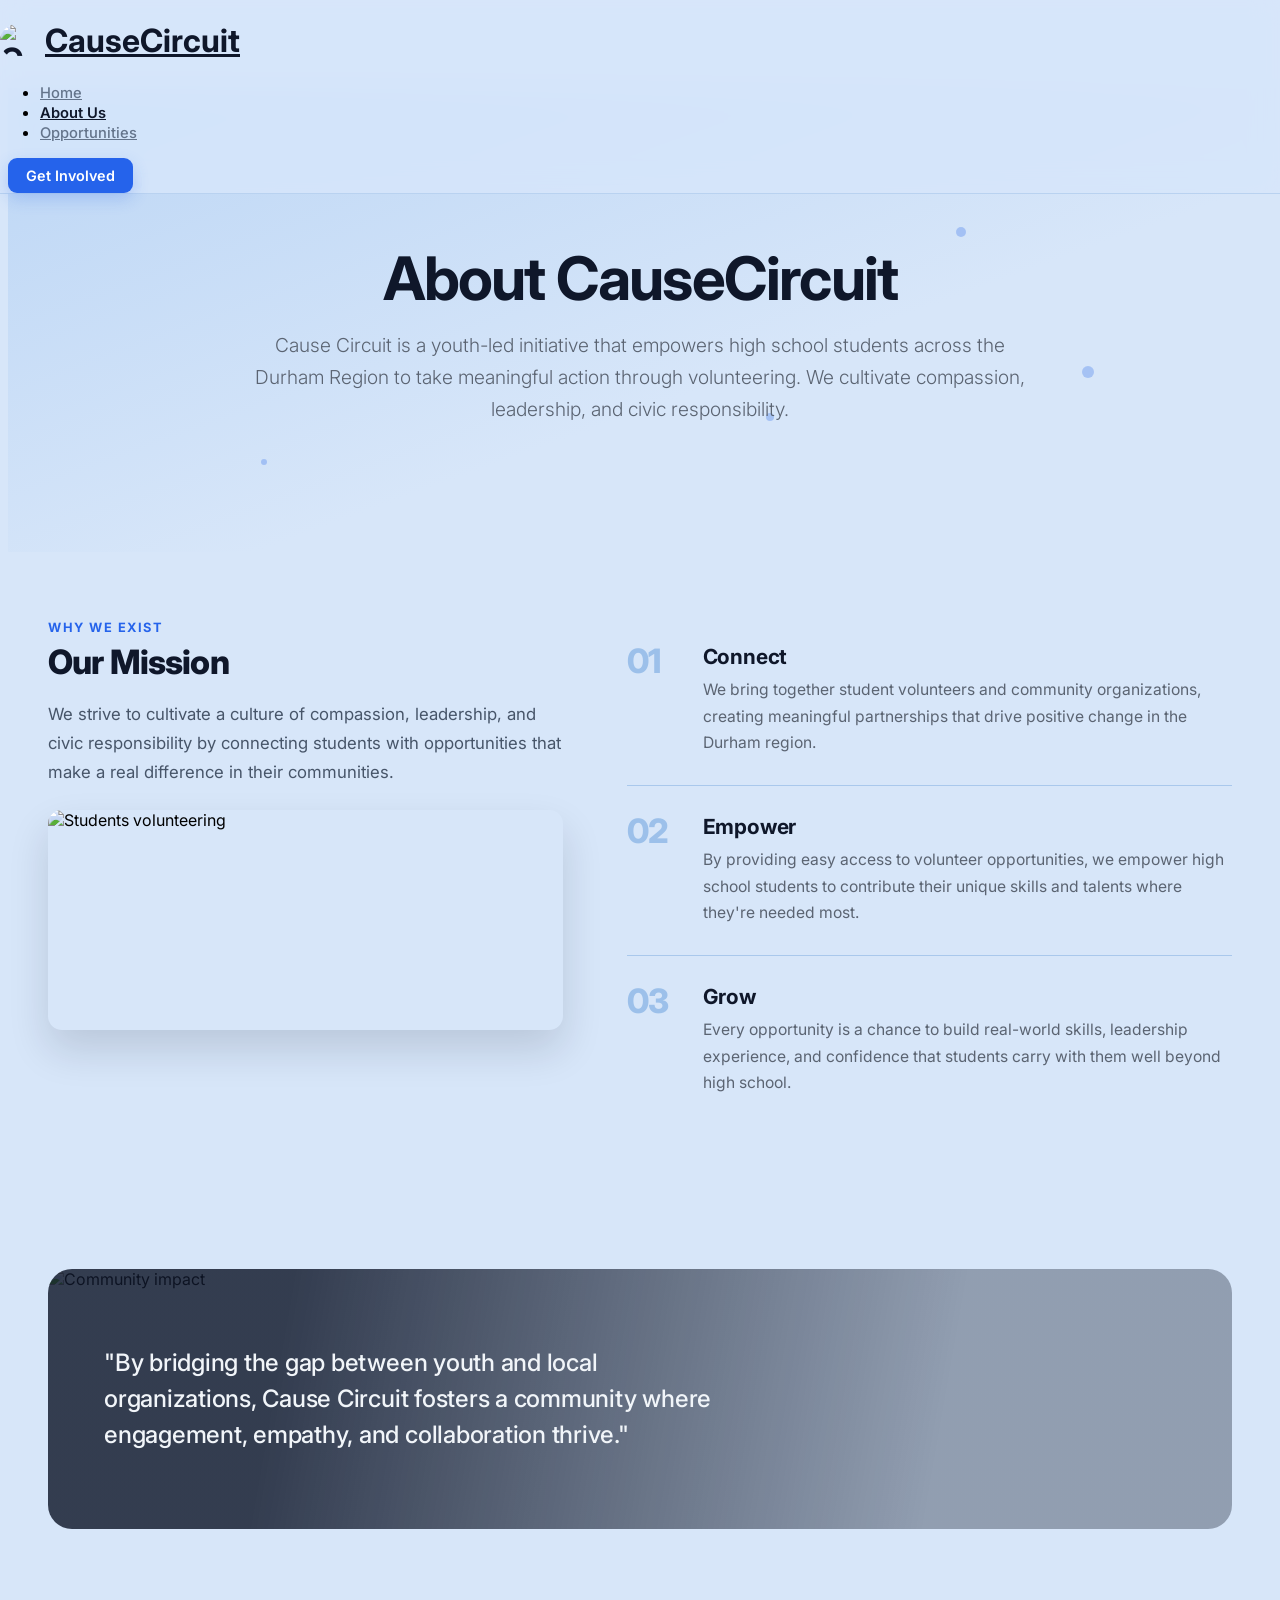
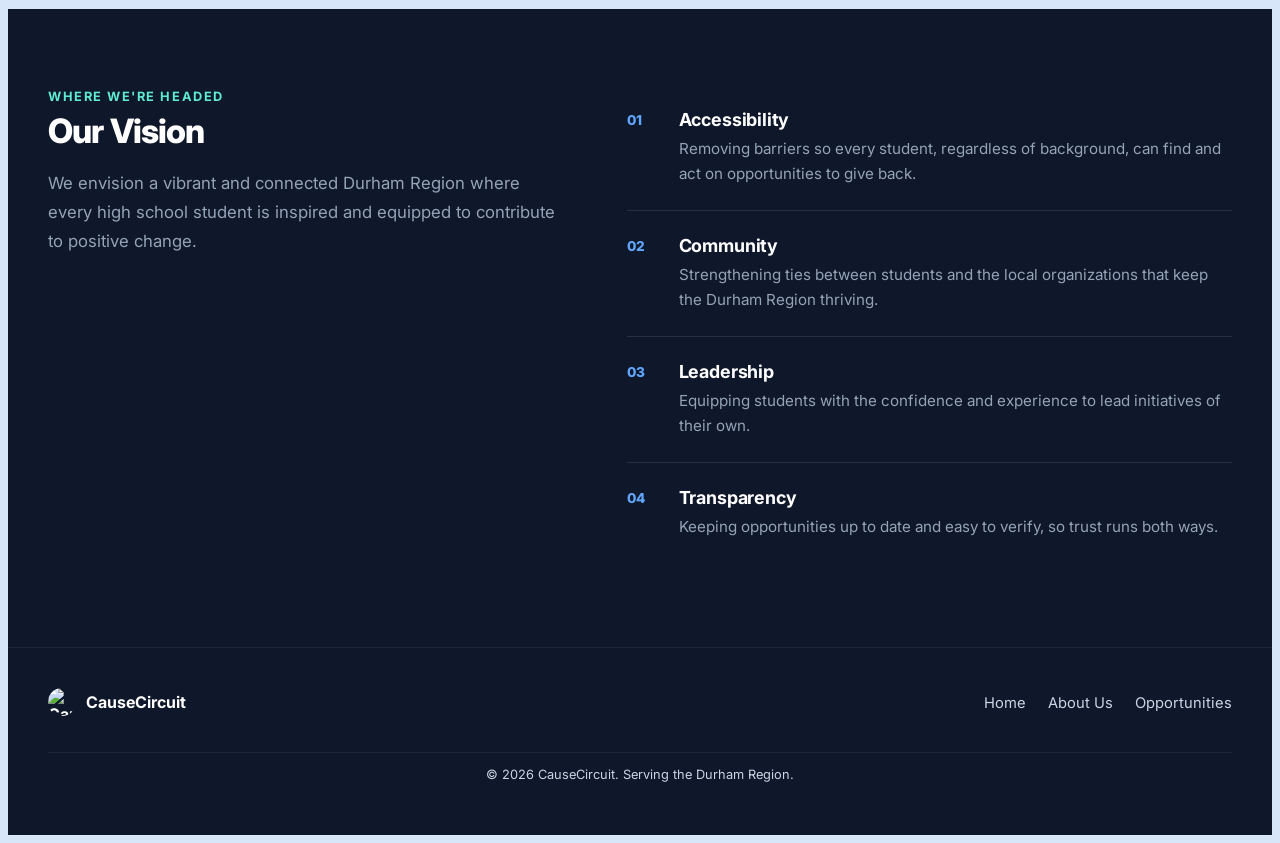
==== commit cb293df1: "Match site nav and homepage details to Claude Design mock Add the missing "Get Involved" nav CTA and" ====
--- a/docs/aboutus.html
+++ b/docs/aboutus.html
@@ -258,9 +258,10 @@
             <nav id="nav">
                 <ul class="links">
                     <li><a href="index.html">Home</a></li>
-                    <li><a href="aboutus.html">About Us</a></li>
+                    <li><a href="aboutus.html" class="active">About Us</a></li>
                     <li><a href="opportunities.html">Opportunities</a></li>
                 </ul>
+                <a href="opportunities.html" class="nav-cta">Get Involved</a>
             </nav>
             <!-- Mobile Menu Toggle -->
             <a href="#mobile-menu" id="mobile-menu-toggle">
--- a/docs/assets/css/site-theme.css
+++ b/docs/assets/css/site-theme.css
@@ -84,23 +84,79 @@
 }
 
 .header-logo {
-    width: 40px;
-    height: 40px;
+    width: 34px;
+    height: 34px;
     border-radius: 50%;
-    margin-right: var(--space-sm);
+    margin-right: 11px;
     object-fit: cover;
 }
 
 #header #nav ul.links li a {
     color: #64748b !important;
+    font-weight: 500;
+    font-size: 0.92rem;
 }
 
 #header #nav ul.links li a:hover {
     color: #0f172a !important;
 }
 
+#header #nav ul.links li a.active {
+    color: #0f172a !important;
+    font-weight: 600 !important;
+}
+
 #header #mobile-menu-toggle {
     color: #0f172a !important;
+}
+
+#nav a.nav-cta {
+    display: inline-flex;
+    align-items: center;
+    gap: 6px;
+    background: #2563eb;
+    color: #fff !important;
+    font-weight: 600 !important;
+    font-size: 0.9rem !important;
+    padding: 9px 18px !important;
+    border-radius: 9px !important;
+    border: none !important;
+    box-shadow: 0 6px 16px rgba(37, 99, 235, 0.22);
+    text-decoration: none;
+    text-transform: none !important;
+    letter-spacing: normal !important;
+    margin-left: 8px;
+    transition: all 0.25s var(--ease);
+}
+
+#nav a.nav-cta:hover {
+    background-color: #1d4ed8;
+    color: #fff !important;
+    border-color: transparent !important;
+    transform: translateY(-1px);
+    box-shadow: 0 8px 20px rgba(37, 99, 235, 0.32);
+}
+
+.text-link {
+    display: inline-flex;
+    align-items: center;
+    gap: 7px;
+    color: #2563eb;
+    font-weight: 700;
+    font-size: 0.98rem;
+    text-decoration: none;
+}
+
+.text-link:hover {
+    color: #1d4ed8;
+}
+
+.text-link-teal {
+    color: #0d9488;
+}
+
+.text-link-teal:hover {
+    color: #0f766e;
 }
 
 /* ---------- Hero shell ---------- */
@@ -152,11 +208,11 @@
 }
 
 .logo-img {
-    width: 88px;
-    height: 88px;
+    width: 96px;
+    height: 96px;
     border-radius: 50%;
     object-fit: cover;
-    box-shadow: 0 12px 30px rgba(0, 0, 0, 0.3);
+    box-shadow: 0 12px 30px rgba(15, 23, 42, 0.14);
 }
 
 /* ---------- Particles ---------- */
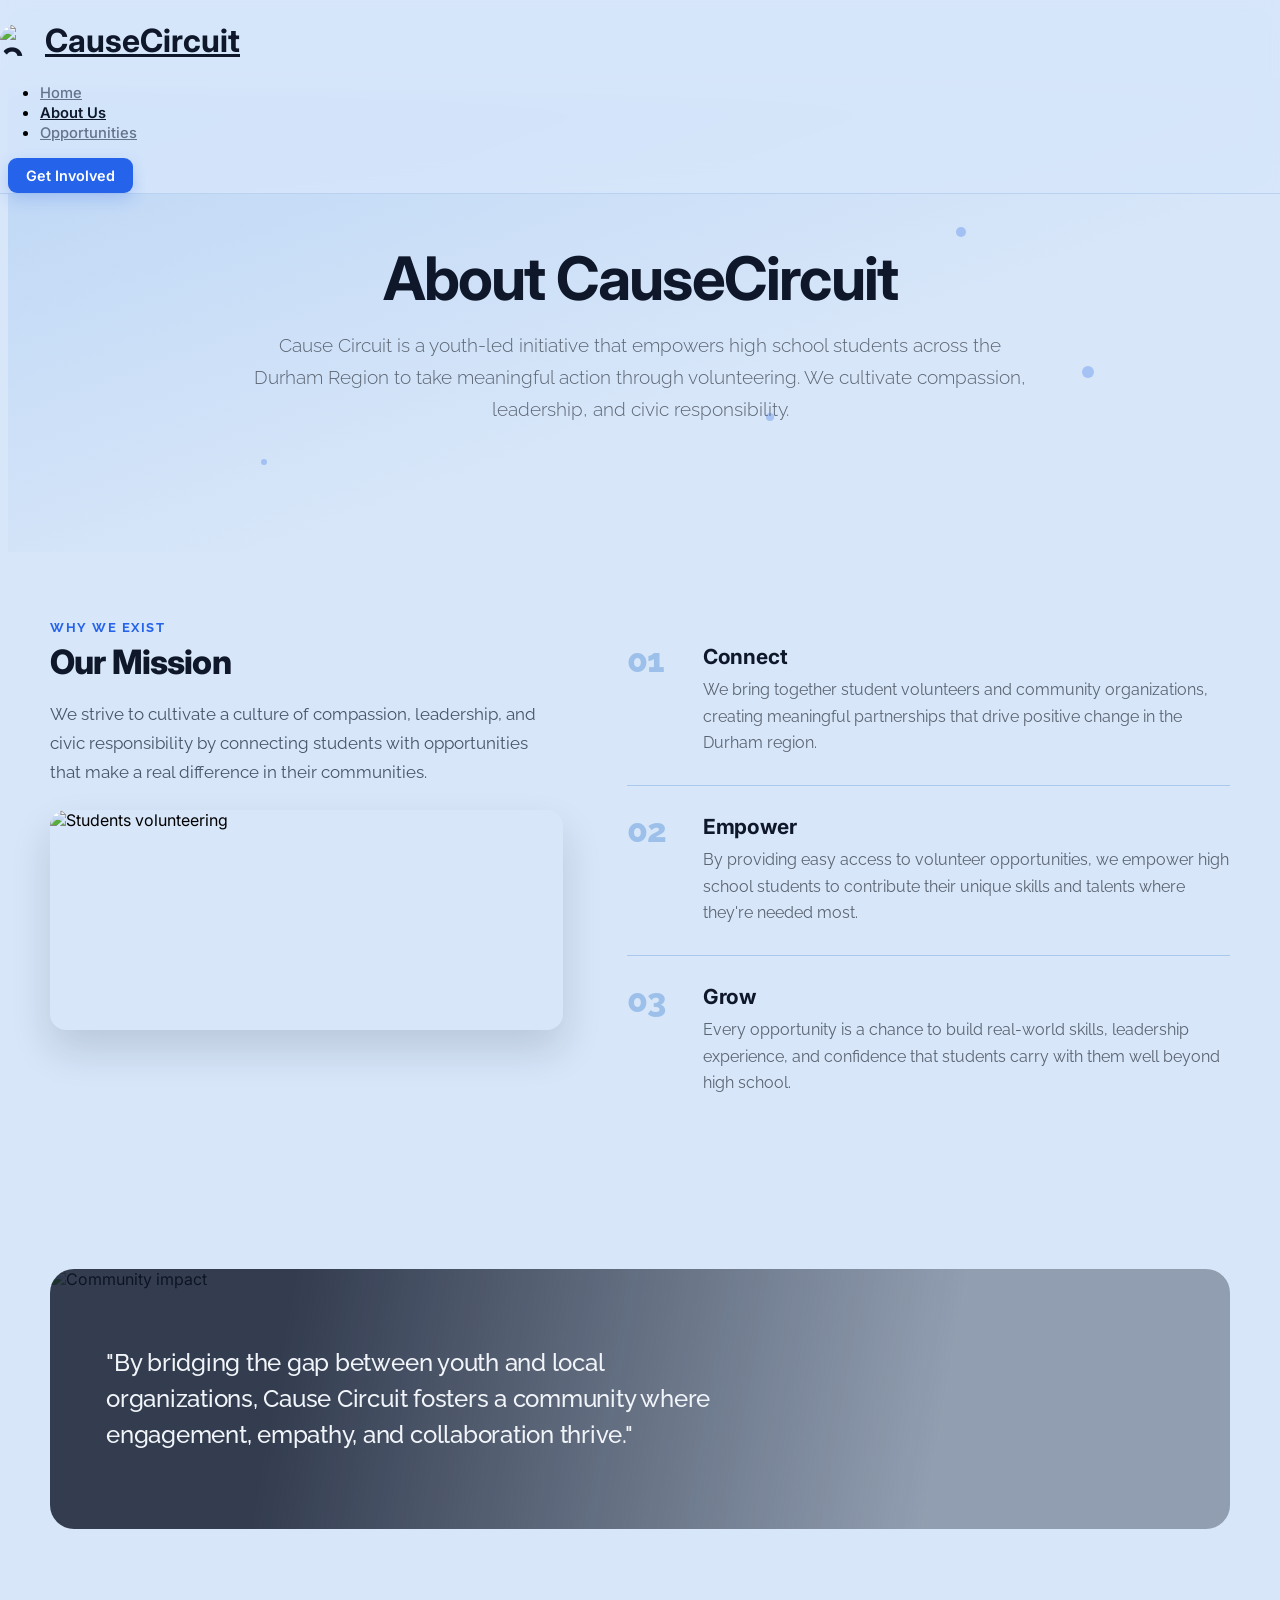
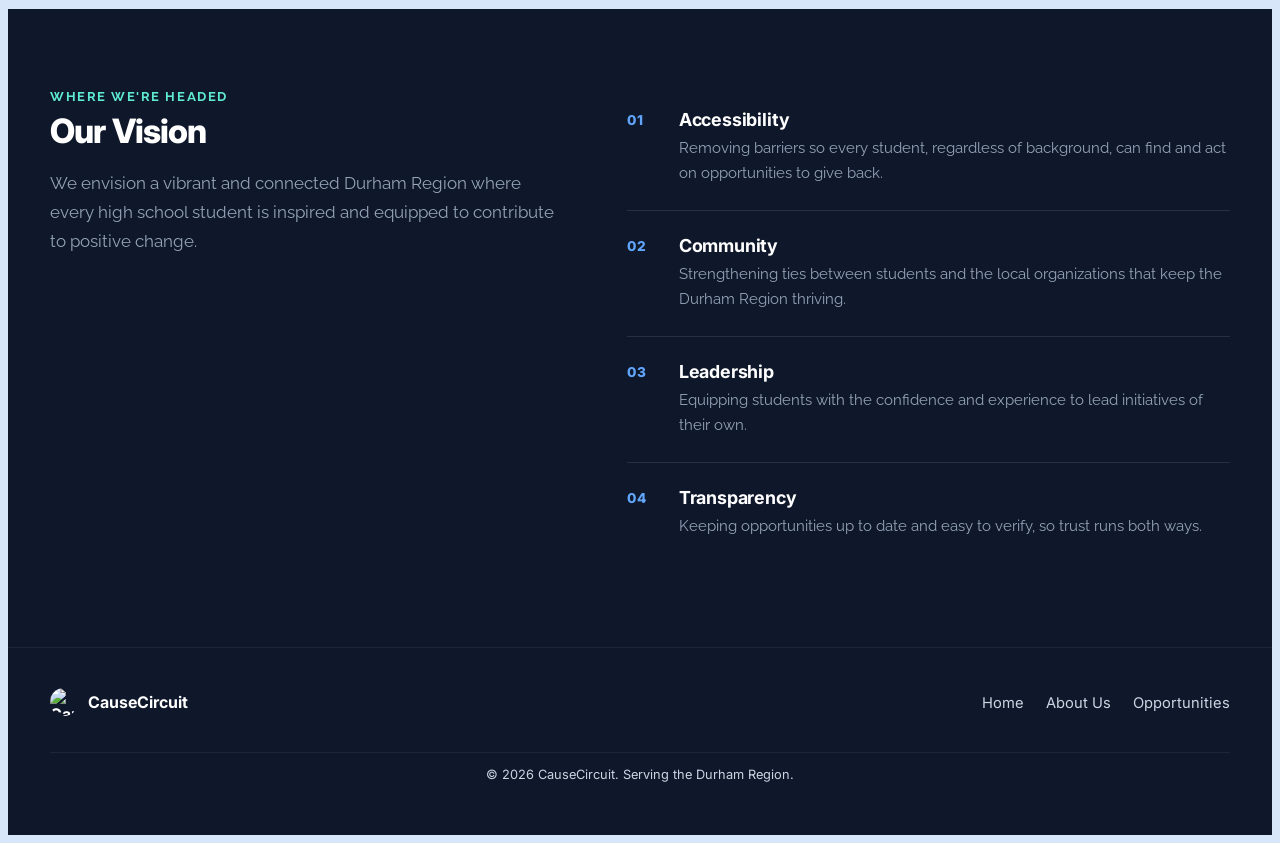
==== commit 11cddea8: "Fix font loading and filter legibility to match design exactly The Google Fonts link on all three pa" ====
--- a/docs/aboutus.html
+++ b/docs/aboutus.html
@@ -13,7 +13,7 @@
     </noscript>
     <link rel="preconnect" href="https://fonts.googleapis.com">
     <link rel="preconnect" href="https://fonts.gstatic.com" crossorigin>
-    <link href="https://fonts.googleapis.com/css2?family=Inter:wght@400;500;600;700&display=swap" rel="stylesheet">
+    <link href="https://fonts.googleapis.com/css2?family=Inter:wght@400;500;600;700;800&family=Raleway:wght@400;500;600&display=swap" rel="stylesheet">
     <link rel="stylesheet" href="assets/css/site-theme.css" />
     <style>
         /* Page-specific styles for About Us (mission list, quote banner, vision section) */
@@ -50,7 +50,7 @@
 
         .mission-image {
             position: relative;
-            border-radius: var(--radius-md);
+            border-radius: 16px;
             overflow: hidden;
             box-shadow: 0 20px 40px rgba(15, 23, 42, 0.14);
         }
--- a/docs/assets/css/site-theme.css
+++ b/docs/assets/css/site-theme.css
@@ -21,7 +21,7 @@
     --success: #10b981;
     --success-dark: #059669;
 
-    --radius-lg: 22px;
+    --radius-lg: 18px;
     --radius-md: 14px;
     --radius-sm: 10px;
     --ease: cubic-bezier(0.22, 1, 0.36, 1);
@@ -244,9 +244,9 @@
 }
 
 .container {
-    max-width: 1240px;
+    max-width: 1180px;
     margin: 0 auto;
-    padding: 0 var(--space-lg);
+    padding: 0 32px;
 }
 
 .section-eyebrow {
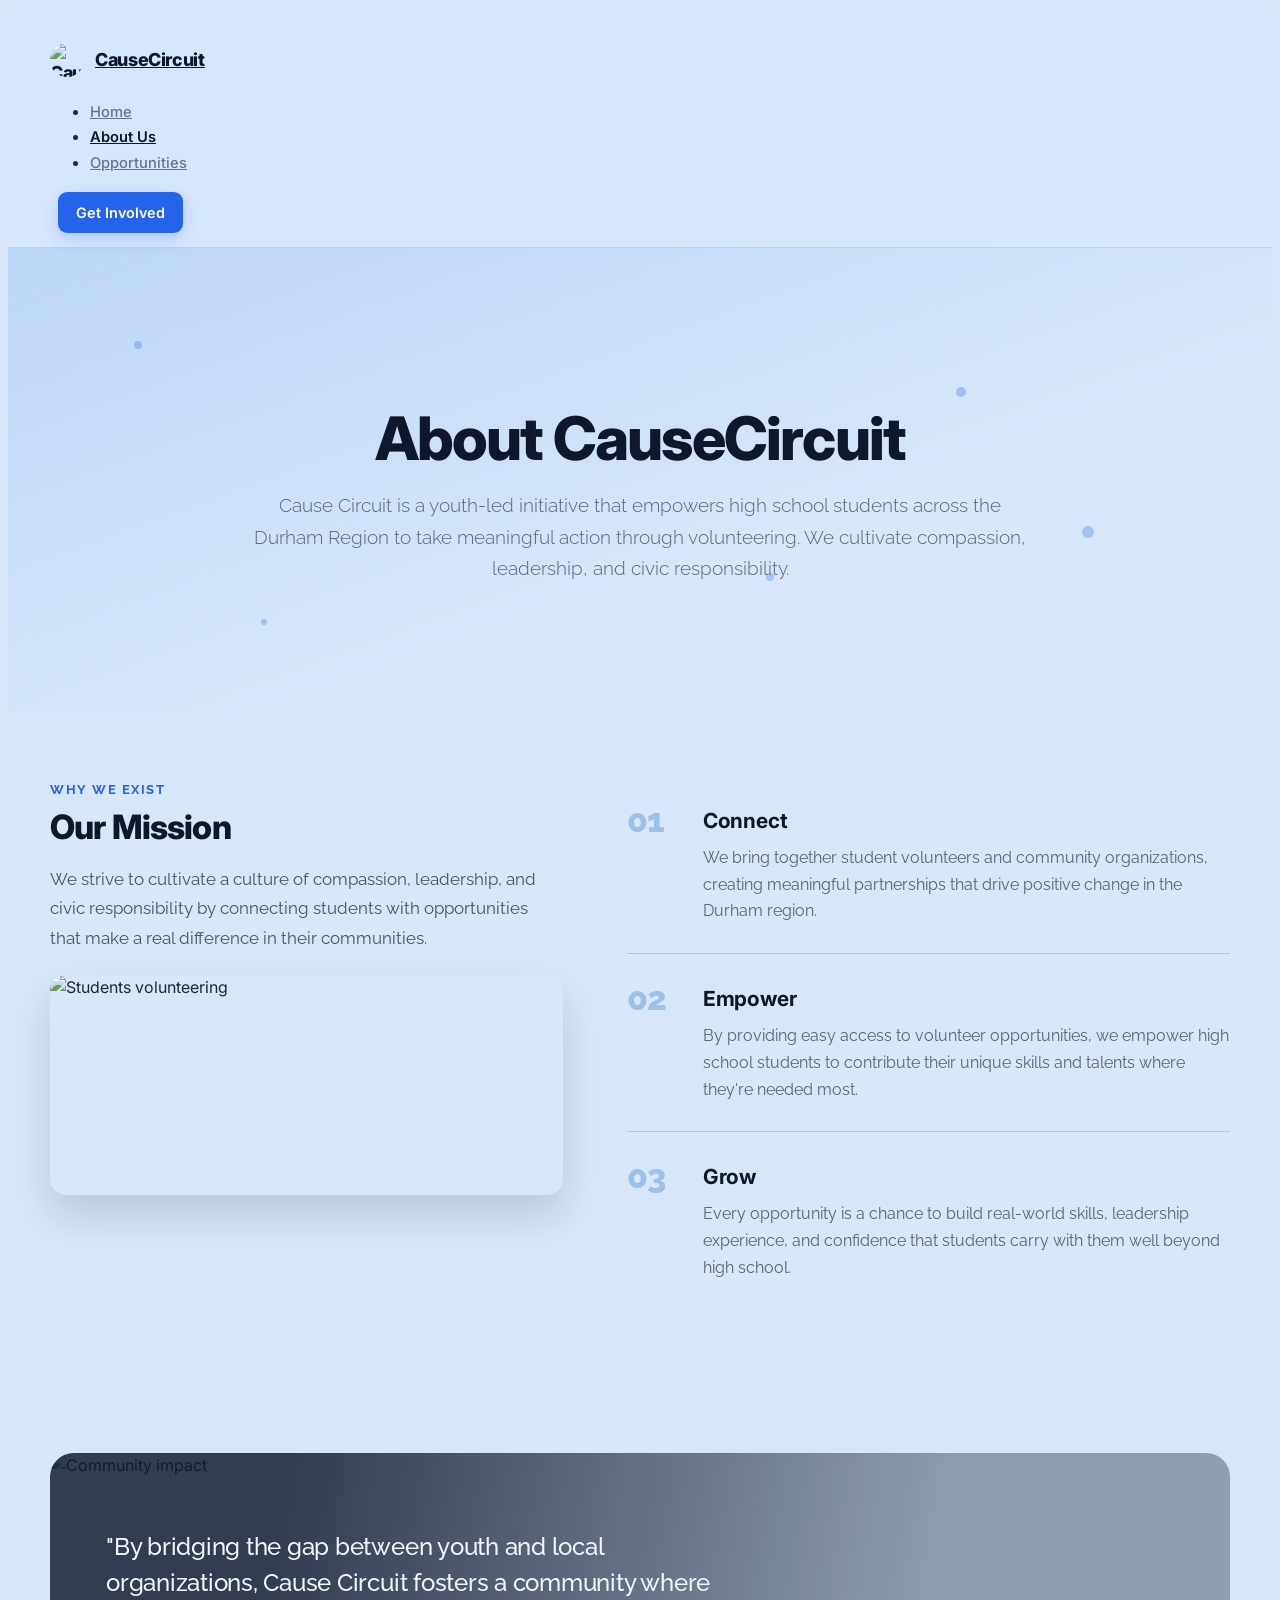
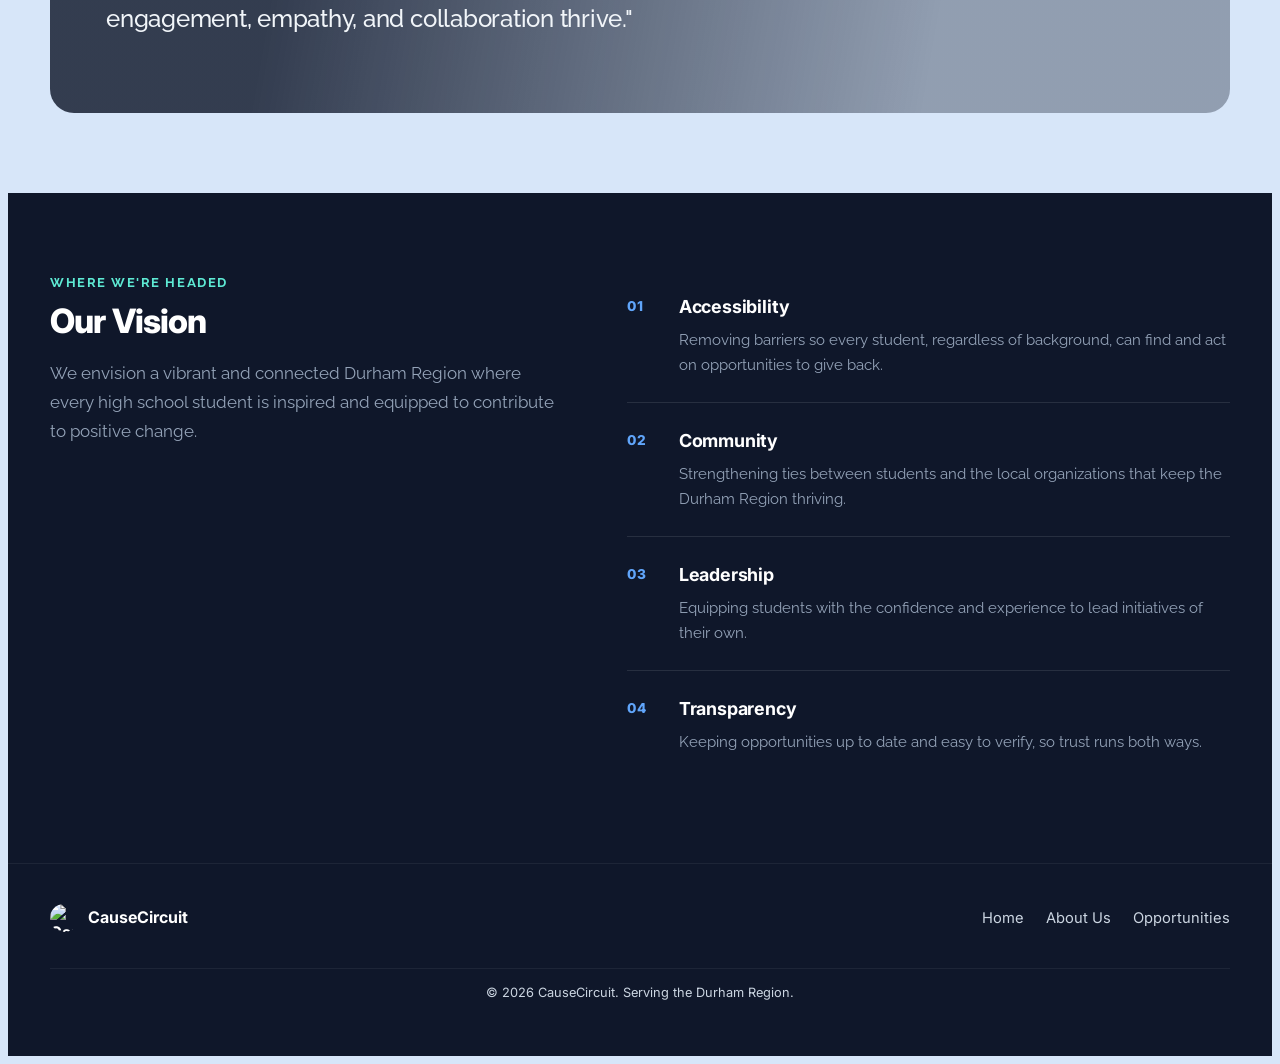
==== commit 590793e2: "Fix header sizing/alignment, scroll overlap, and opportunities filters - Header: swap position:fixed" ====
--- a/docs/aboutus.html
+++ b/docs/aboutus.html
@@ -426,15 +426,6 @@
                 row.style.transitionDelay = `${index * 0.15}s`;
             });
         });
-
-        // Smooth parallax effect for hero section
-        window.addEventListener('scroll', () => {
-            const scrolled = window.pageYOffset;
-            const heroContent = document.querySelector('.hero-content');
-            if (heroContent) {
-                heroContent.style.transform = `translateY(${scrolled * 0.5}px)`;
-            }
-        });
     </script>
 
 </body>
--- a/docs/assets/css/site-theme.css
+++ b/docs/assets/css/site-theme.css
@@ -47,22 +47,49 @@
     --text-3xl: clamp(2.6rem, 5vw, 3.75rem);
 }
 
+html {
+    font-size: 16px;
+}
+
+body,
+input,
+select,
+textarea {
+    font-family: var(--font-body);
+    font-size: 16px;
+    font-weight: 400;
+    line-height: 1.6;
+    color: #1e293b;
+}
+
+/* main.css's legacy template forces h1-h6 to Raleway, uppercase, and
+   letter-spaced — override so Inter is the real default everywhere
+   the design doesn't explicitly call for Raleway body copy. */
+h1, h2, h3, h4, h5, h6 {
+    font-family: var(--font-body);
+    text-transform: none;
+    letter-spacing: normal;
+    color: inherit;
+}
+
+html {
+    scroll-padding-top: 90px;
+}
+
 body {
     background: #d7e6f9;
-    font-family: var(--font-body);
     overflow-x: hidden;
-    padding-top: 80px;
     -webkit-font-smoothing: antialiased;
 }
 
 /* ---------- Header ---------- */
 #header {
-    position: fixed !important;
+    position: sticky !important;
     top: 0 !important;
-    left: 0 !important;
-    right: 0 !important;
+    left: auto !important;
+    right: auto !important;
     width: 100% !important;
-    z-index: 10000 !important;
+    z-index: 50 !important;
     background: rgba(215, 230, 249, 0.85) !important;
     backdrop-filter: blur(14px) saturate(150%) !important;
     opacity: 1 !important;
@@ -70,6 +97,11 @@
     transform: translateY(0) !important;
     transition: all 0.3s ease !important;
     border-bottom: 1px solid #b9d2f0 !important;
+    box-sizing: border-box !important;
+    padding-top: 14px !important;
+    padding-bottom: 14px !important;
+    padding-left: max(32px, calc((100% - 1180px) / 2)) !important;
+    padding-right: max(32px, calc((100% - 1180px) / 2)) !important;
 }
 
 #header h1 {
@@ -81,6 +113,9 @@
     color: #0f172a !important;
     display: flex !important;
     align-items: center !important;
+    font-size: 1.12rem !important;
+    font-weight: 800 !important;
+    letter-spacing: -0.02em !important;
 }
 
 .header-logo {
@@ -95,6 +130,16 @@
     color: #64748b !important;
     font-weight: 500;
     font-size: 0.92rem;
+    padding: 0;
+    border: none;
+    border-radius: 0;
+    text-transform: none;
+    letter-spacing: normal;
+}
+
+#header #nav ul.links li a:hover {
+    background: transparent !important;
+    border-color: transparent !important;
 }
 
 #header #nav ul.links li a:hover {
@@ -187,7 +232,7 @@
 
 .hero-content h1 {
     font-size: var(--text-3xl);
-    font-weight: 700;
+    font-weight: 800;
     margin-bottom: var(--space-sm);
     letter-spacing: -0.03em;
     line-height: 1.1;
@@ -277,7 +322,7 @@
     font-size: var(--text-2xl);
     color: #0f172a;
     margin-bottom: var(--space-sm);
-    font-weight: 700;
+    font-weight: 800;
     letter-spacing: -0.02em;
     position: relative;
 }
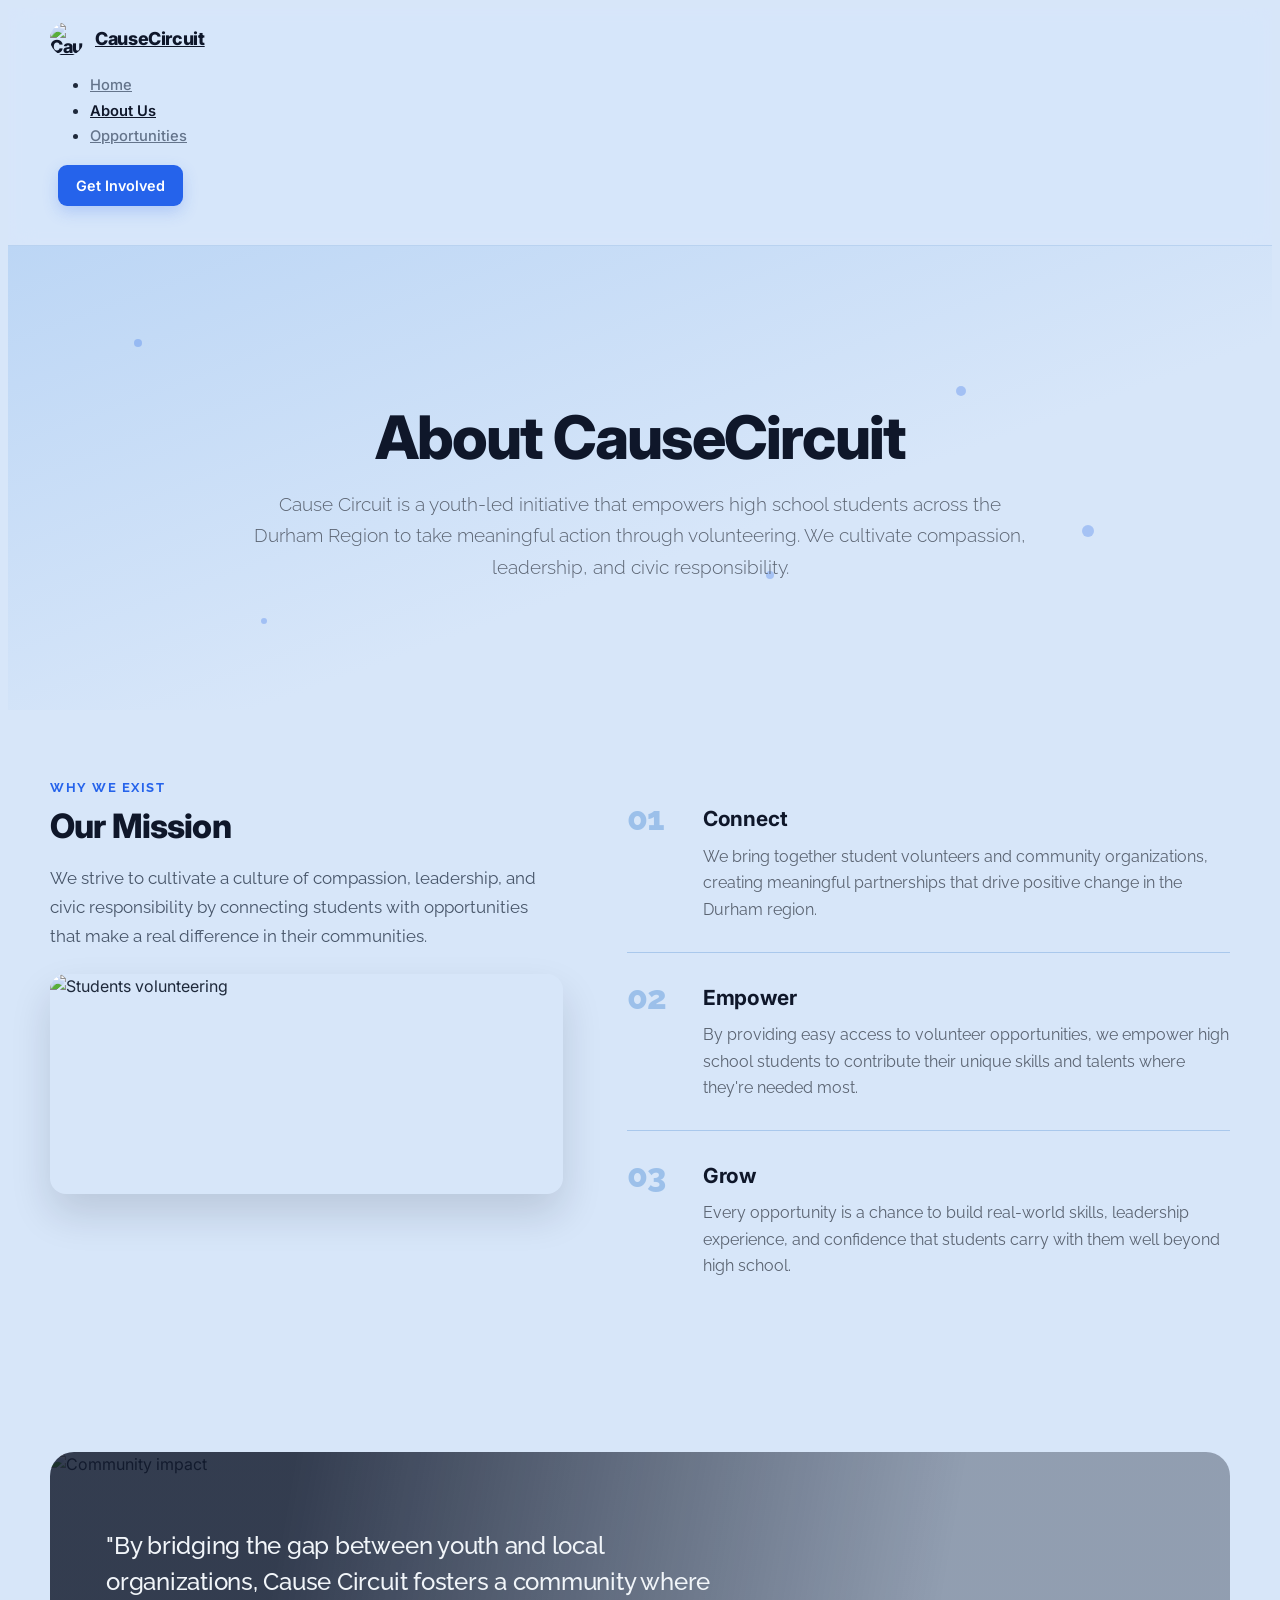
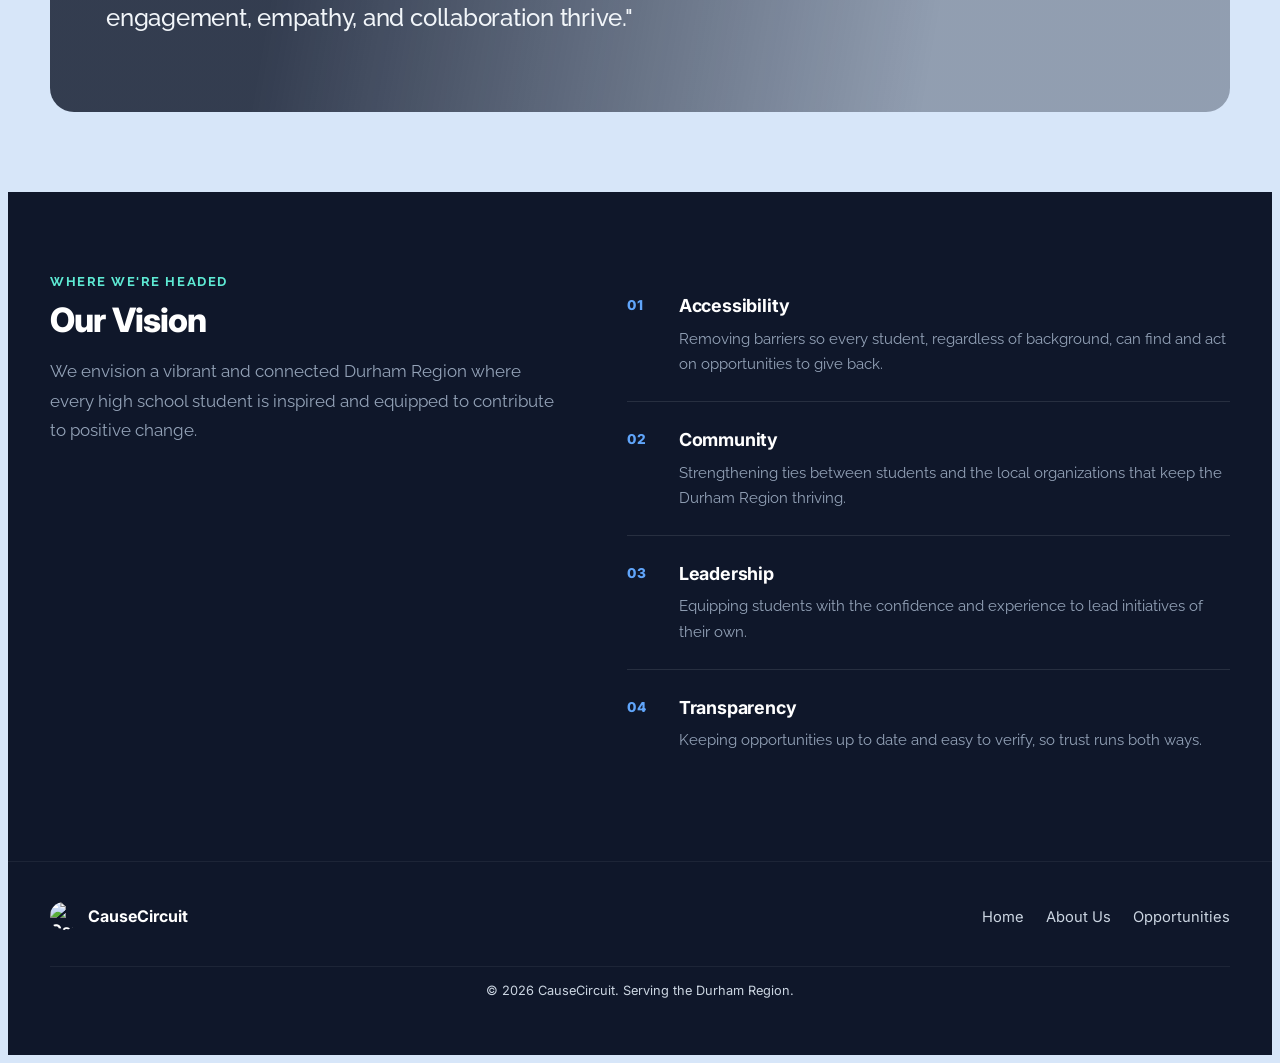
==== commit ac633ba9: "Mobile/responsive audit: fix real accessibility and interaction bugs Viewport & zoom: - Removed user" ====
--- a/docs/aboutus.html
+++ b/docs/aboutus.html
@@ -6,7 +6,7 @@
     <title>CauseCircuit - About Us</title>
     <meta charset="utf-8" />
     <link rel="shortcut icon" type="x-icon" href="images/causecircuit-logo.png">
-    <meta name="viewport" content="width=device-width, initial-scale=1, user-scalable=no" />
+    <meta name="viewport" content="width=device-width, initial-scale=1" />
     <link rel="stylesheet" href="assets/css/main.css" />
     <noscript>
         <link rel="stylesheet" href="assets/css/noscript.css" />
@@ -253,7 +253,7 @@
 
         <!-- Header -->
         <header id="header">
-            <h1><a href="index.html"><img src="images/causecircuit-logo.png" alt="CauseCircuit Logo" class="header-logo">CauseCircuit</a></h1>
+            <h1><a href="index.html"><img src="images/causecircuit-logo.png" alt="CauseCircuit Logo" class="header-logo" width="34" height="34" decoding="async">CauseCircuit</a></h1>
             <!-- Desktop Navigation -->
             <nav id="nav">
                 <ul class="links">
@@ -292,7 +292,7 @@
                         <h2>Our Mission</h2>
                         <p>We strive to cultivate a culture of compassion, leadership, and civic responsibility by connecting students with opportunities that make a real difference in their communities.</p>
                         <div class="mission-image">
-                            <img src="images/pic01.jpg" alt="Students volunteering" />
+                            <img src="images/pic01.jpg" alt="Students volunteering" loading="lazy" decoding="async" />
                         </div>
                     </div>
                     <div class="mission-list">
@@ -326,7 +326,7 @@
         <section class="quote-banner">
             <div class="container">
                 <div class="quote-banner-inner">
-                    <img src="images/pic02.jpg" alt="Community impact" />
+                    <img src="images/pic02.jpg" alt="Community impact" loading="lazy" decoding="async" />
                     <div class="quote-banner-overlay"></div>
                     <p>"By bridging the gap between youth and local organizations, Cause Circuit fosters a community where engagement, empathy, and collaboration thrive."</p>
                 </div>
@@ -381,7 +381,7 @@
     <footer class="site-footer">
         <div class="container">
             <div class="footer-brand">
-                <img src="images/causecircuit-logo.png" alt="CauseCircuit Logo">
+                <img src="images/causecircuit-logo.png" alt="CauseCircuit Logo" width="28" height="28" loading="lazy" decoding="async">
                 CauseCircuit
             </div>
             <ul class="footer-links">
--- a/docs/assets/css/site-theme.css
+++ b/docs/assets/css/site-theme.css
@@ -107,6 +107,8 @@
 #header h1 {
     display: flex !important;
     align-items: center !important;
+    margin: 0 !important;
+    line-height: 1 !important;
 }
 
 #header h1 a {
@@ -153,6 +155,69 @@
 
 #header #mobile-menu-toggle {
     color: #0f172a !important;
+    width: 44px;
+    height: 44px;
+    margin: -6px -6px -6px 0;
+    box-sizing: border-box;
+}
+
+@media screen and (max-width: 980px) {
+    #header #mobile-menu-toggle {
+        display: flex !important;
+        align-items: center;
+        justify-content: center;
+    }
+}
+
+/* ---------- Mobile menu & scroll lock ---------- */
+body.nav-open,
+body.modal-open {
+    overflow: hidden;
+}
+
+#mobile-menu .inner {
+    position: relative;
+}
+
+#mobile-menu .close {
+    position: absolute;
+    top: 18px;
+    right: 18px;
+    display: flex;
+    align-items: center;
+    justify-content: center;
+    width: 44px;
+    height: 44px;
+    padding: 0 !important;
+    margin-top: 0 !important;
+    box-sizing: border-box;
+    font-size: 1.8rem;
+    line-height: 1;
+    color: #ffffff;
+    text-decoration: none;
+    border-bottom: none !important;
+}
+
+#mobile-menu a {
+    margin-top: 0 !important;
+    padding: 14px 0 !important;
+    min-height: 44px;
+    box-sizing: border-box;
+    display: flex !important;
+    align-items: center;
+}
+
+#mobile-menu .mobile-nav-cta {
+    display: inline-flex !important;
+    align-items: center;
+    justify-content: center;
+    margin-top: 18px;
+    padding: 13px 20px !important;
+    border-radius: 9px;
+    background: #2563eb;
+    color: #fff !important;
+    font-weight: 600;
+    border-bottom: none !important;
 }
 
 #nav a.nav-cta {
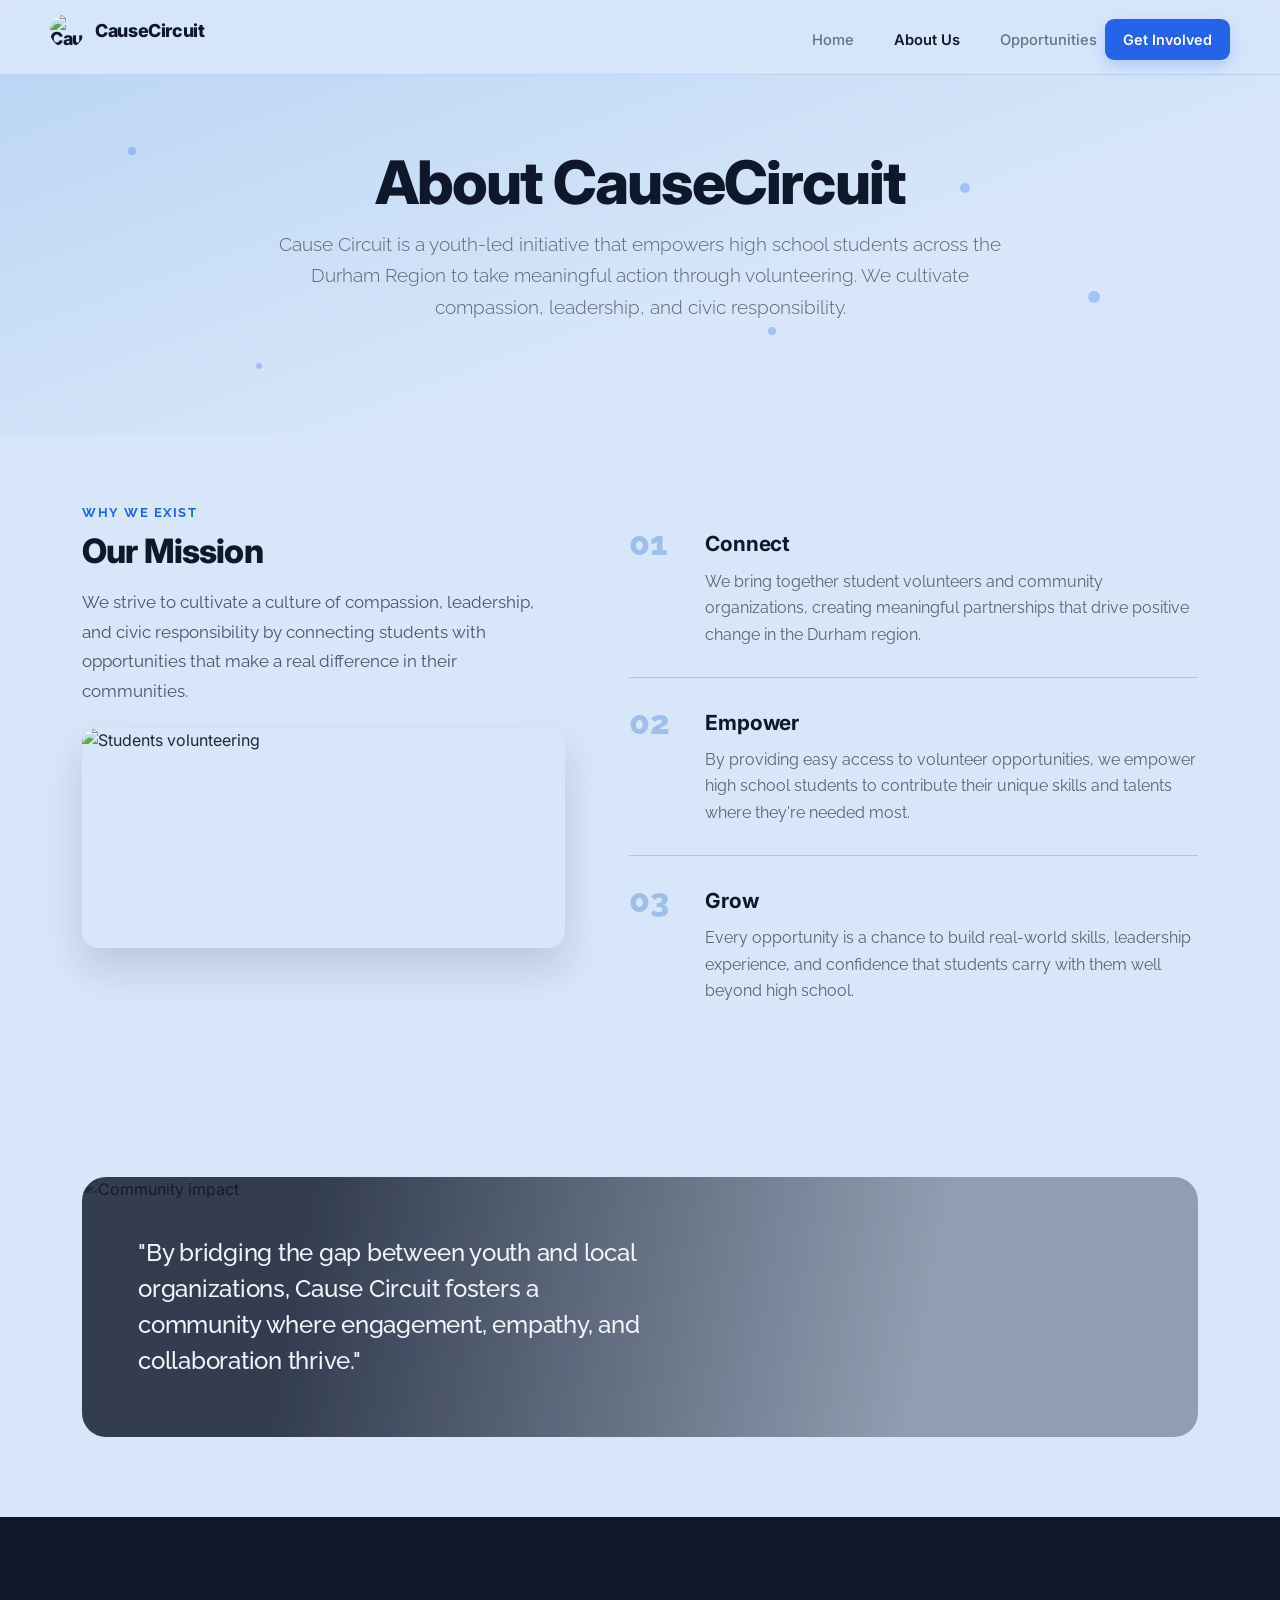
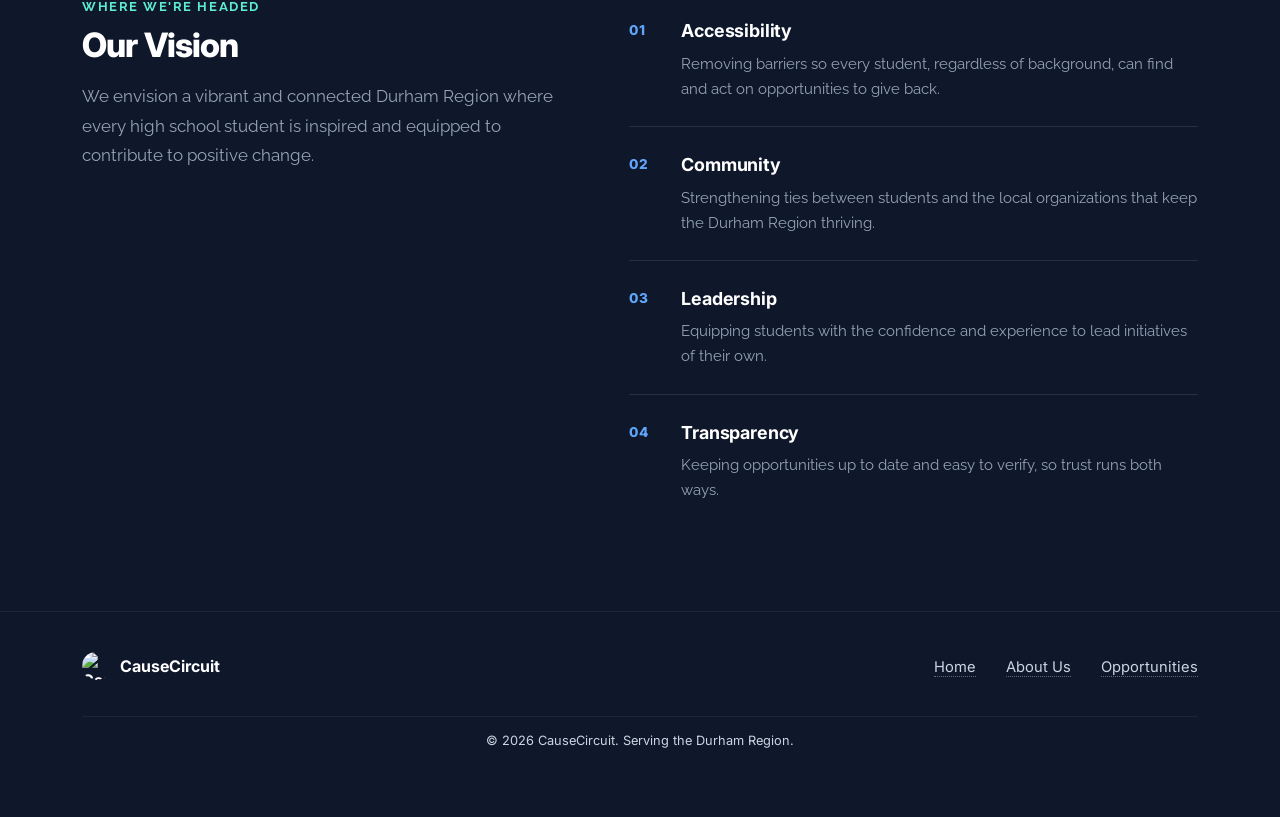
==== commit c4947db1: "WIP: share one opportunity-tile module between home and opportunities NOT VERIFIED IN A BROWSER - pa" ====
--- a/docs/aboutus.html
+++ b/docs/aboutus.html
@@ -1,16 +1,14 @@
 <!DOCTYPE HTML>
 
-<html>
+<html lang="en">
 
 <head>
     <title>CauseCircuit - About Us</title>
     <meta charset="utf-8" />
+    <meta name="description" content="CauseCircuit is a youth-led initiative empowering Durham Region high school students to take meaningful action through volunteering." />
     <link rel="shortcut icon" type="x-icon" href="images/causecircuit-logo.png">
     <meta name="viewport" content="width=device-width, initial-scale=1" />
     <link rel="stylesheet" href="assets/css/main.css" />
-    <noscript>
-        <link rel="stylesheet" href="assets/css/noscript.css" />
-    </noscript>
     <link rel="preconnect" href="https://fonts.googleapis.com">
     <link rel="preconnect" href="https://fonts.gstatic.com" crossorigin>
     <link href="https://fonts.googleapis.com/css2?family=Inter:wght@400;500;600;700;800&family=Raleway:wght@400;500;600&display=swap" rel="stylesheet">
@@ -264,8 +262,10 @@
                 <a href="opportunities.html" class="nav-cta">Get Involved</a>
             </nav>
             <!-- Mobile Menu Toggle -->
-            <a href="#mobile-menu" id="mobile-menu-toggle">
-                <span class="icon fa-bars"></span>
+            <a href="#mobile-menu" id="mobile-menu-toggle" role="button" aria-label="Open menu" aria-expanded="false" aria-controls="mobile-menu">
+                <svg class="menu-icon" viewBox="0 0 24 24" aria-hidden="true" focusable="false">
+                    <path d="M3 6h18M3 12h18M3 18h18" fill="none" stroke="currentColor" stroke-width="2" stroke-linecap="round" />
+                </svg>
             </a>
         </header>
 
@@ -394,36 +394,23 @@
     </footer>
 
     <!-- Scripts -->
-    <script src="assets/js/jquery.min.js"></script>
-    <script src="assets/js/jquery.scrollex.min.js"></script>
-    <script src="assets/js/browser.min.js"></script>
-    <script src="assets/js/breakpoints.min.js"></script>
-    <script src="assets/js/util.js"></script>
     <script src="assets/js/main.js"></script>
 
     <script>
-        // Intersection Observer for animations
-        const observerOptions = {
-            threshold: 0.1,
-            rootMargin: '0px 0px -50px 0px'
-        };
-
-        const observer = new IntersectionObserver((entries) => {
-            entries.forEach(entry => {
-                if (entry.isIntersecting) {
-                    entry.target.classList.add('animate');
-                }
-            });
-        }, observerOptions);
-
-        // Observe elements for animation
+        // Stagger the mission rows in as they scroll into view.
         document.addEventListener('DOMContentLoaded', () => {
-            const elementsToAnimate = document.querySelectorAll('.mission-row');
-            elementsToAnimate.forEach(el => observer.observe(el));
-
-            // Add staggered animation delays
+            const observer = new IntersectionObserver((entries, obs) => {
+                entries.forEach(entry => {
+                    if (entry.isIntersecting) {
+                        entry.target.classList.add('animate');
+                        obs.unobserve(entry.target);
+                    }
+                });
+            }, { threshold: 0.1, rootMargin: '0px 0px -50px 0px' });
+
             document.querySelectorAll('.mission-row').forEach((row, index) => {
                 row.style.transitionDelay = `${index * 0.15}s`;
+                observer.observe(row);
             });
         });
     </script>
--- a/docs/assets/css/main.css
+++ b/docs/assets/css/main.css
@@ -0,0 +1,4177 @@
+/* FontAwesome import removed: the only glyph the site used was the fa-bars
+   hamburger, now an inline SVG in each page's header. Nothing else references
+   an `icon` class, so the ~78KB webfont was being downloaded unused. */
+@import url("https://fonts.googleapis.com/css?family=Raleway:200,700|Source+Sans+Pro:300,600,300italic,600italic");
+
+
+html,
+body,
+div,
+span,
+applet,
+object,
+iframe,
+h1,
+h2,
+h3,
+h4,
+h5,
+h6,
+p,
+blockquote,
+pre,
+a,
+abbr,
+acronym,
+address,
+big,
+cite,
+code,
+del,
+dfn,
+em,
+img,
+ins,
+kbd,
+q,
+s,
+samp,
+small,
+strike,
+strong,
+sub,
+sup,
+tt,
+var,
+b,
+u,
+i,
+center,
+dl,
+dt,
+dd,
+ol,
+ul,
+li,
+fieldset,
+form,
+label,
+legend,
+table,
+caption,
+tbody,
+tfoot,
+thead,
+tr,
+th,
+td,
+article,
+aside,
+canvas,
+details,
+embed,
+figure,
+figcaption,
+footer,
+header,
+hgroup,
+menu,
+nav,
+output,
+ruby,
+section,
+summary,
+time,
+mark,
+audio,
+video {
+	margin: 0;
+	padding: 0;
+	border: 0;
+	font-size: 100%;
+	font: inherit;
+	vertical-align: baseline;
+}
+
+article,
+aside,
+details,
+figcaption,
+figure,
+footer,
+header,
+hgroup,
+menu,
+nav,
+section {
+	display: block;
+}
+
+body {
+	line-height: 1;
+}
+
+ol,
+ul {
+	list-style: none;
+}
+
+blockquote,
+q {
+	quotes: none;
+}
+
+blockquote:before,
+blockquote:after,
+q:before,
+q:after {
+	content: '';
+	content: none;
+}
+
+table {
+	border-collapse: collapse;
+	border-spacing: 0;
+}
+
+body {
+	-webkit-text-size-adjust: none;
+}
+
+mark {
+	background-color: transparent;
+	color: inherit;
+}
+
+input::-moz-focus-inner {
+	border: 0;
+	padding: 0;
+}
+
+input,
+select,
+textarea {
+	-moz-appearance: none;
+	-webkit-appearance: none;
+	-ms-appearance: none;
+	appearance: none;
+}
+
+/* Basic */
+
+@-ms-viewport {
+	width: device-width;
+}
+
+body {
+	-ms-overflow-style: scrollbar;
+}
+
+@media screen and (max-width: 480px) {
+
+	html,
+	body {
+		min-width: 320px;
+	}
+
+}
+
+html {
+	box-sizing: border-box;
+}
+
+*,
+*:before,
+*:after {
+	box-sizing: inherit;
+}
+
+body {
+	background-color: #2e3141;
+	background-image: linear-gradient(to top, rgba(46, 49, 65, 0.8), rgba(46, 49, 65, 0.8)), url("../../images/bg.jpg");
+	background-size: auto,
+		cover;
+	background-attachment: fixed,
+		fixed;
+	background-position: center,
+		center;
+}
+
+body.is-preload *,
+body.is-preload *:before,
+body.is-preload *:after {
+	-moz-animation: none !important;
+	-webkit-animation: none !important;
+	-ms-animation: none !important;
+	animation: none !important;
+	-moz-transition: none !important;
+	-webkit-transition: none !important;
+	-ms-transition: none !important;
+	transition: none !important;
+}
+
+/* Type */
+
+body,
+input,
+select,
+textarea {
+	color: #ffffff;
+	font-family: "Source Sans Pro", Helvetica, sans-serif;
+	font-size: 16.5pt;
+	font-weight: 300;
+	line-height: 1.65;
+}
+
+@media screen and (max-width: 1680px) {
+
+	body,
+	input,
+	select,
+	textarea {
+		font-size: 13pt;
+	}
+
+}
+
+@media screen and (max-width: 1280px) {
+
+	body,
+	input,
+	select,
+	textarea {
+		font-size: 12pt;
+	}
+
+}
+
+@media screen and (max-width: 980px) {
+
+	body,
+	input,
+	select,
+	textarea {
+		font-size: 12pt;
+	}
+
+}
+
+@media screen and (max-width: 736px) {
+
+	body,
+	input,
+	select,
+	textarea {
+		font-size: 12pt;
+	}
+
+}
+
+@media screen and (max-width: 480px) {
+
+	body,
+	input,
+	select,
+	textarea {
+		font-size: 12pt;
+	}
+
+}
+
+a {
+	-moz-transition: color 0.2s ease-in-out, border-bottom-color 0.2s ease-in-out;
+	-webkit-transition: color 0.2s ease-in-out, border-bottom-color 0.2s ease-in-out;
+	-ms-transition: color 0.2s ease-in-out, border-bottom-color 0.2s ease-in-out;
+	transition: color 0.2s ease-in-out, border-bottom-color 0.2s ease-in-out;
+	border-bottom: dotted 1px rgba(255, 255, 255, 0.35);
+	color: #ffffff;
+	text-decoration: none;
+}
+
+a:hover {
+	border-bottom-color: transparent;
+	color: #ffffff !important;
+}
+
+a.special:not(.button) {
+	text-decoration: none;
+	border-bottom: 0;
+	display: block;
+	font-family: Raleway, Helvetica, sans-serif;
+	font-size: 0.8em;
+	font-weight: 700;
+	letter-spacing: 0.1em;
+	margin: 0 0 2em 0;
+	text-transform: uppercase;
+}
+
+a.special:not(.button):before {
+	-moz-osx-font-smoothing: grayscale;
+	-webkit-font-smoothing: antialiased;
+	display: inline-block;
+	font-style: normal;
+	font-variant: normal;
+	text-rendering: auto;
+	line-height: 1;
+	text-transform: none !important;
+	font-family: 'Font Awesome 5 Free';
+	font-weight: 900;
+}
+
+a.special:not(.button):before {
+	-moz-transition: background-color 0.2s ease-in-out;
+	-webkit-transition: background-color 0.2s ease-in-out;
+	-ms-transition: background-color 0.2s ease-in-out;
+	transition: background-color 0.2s ease-in-out;
+	border-radius: 100%;
+	border: solid 2px rgba(255, 255, 255, 0.125);
+	content: '\f105';
+	display: inline-block;
+	font-size: 1.25em;
+	height: 2em;
+	line-height: 1.75em;
+	margin-right: 0.85em;
+	text-align: center;
+	text-indent: 0.15em;
+	vertical-align: middle;
+	width: 2em;
+}
+
+a.special:not(.button):hover:before {
+	background-color: rgba(255, 255, 255, 0.025);
+}
+
+a.special:not(.button):active:before {
+	background-color: rgba(255, 255, 255, 0.075);
+}
+
+strong,
+b {
+	color: #ffffff;
+	font-weight: 600;
+}
+
+em,
+i {
+	font-style: italic;
+}
+
+p {
+	margin: 0 0 2em 0;
+}
+
+h1,
+h2,
+h3,
+h4,
+h5,
+h6 {
+	color: #ffffff;
+	font-family: Raleway, Helvetica, sans-serif;
+	font-weight: 700;
+	letter-spacing: 0.1em;
+	margin: 0 0 1em 0;
+	text-transform: uppercase;
+}
+
+h1 a,
+h2 a,
+h3 a,
+h4 a,
+h5 a,
+h6 a {
+	color: inherit;
+	text-decoration: none;
+	border-bottom: 0;
+}
+
+h1 span,
+h2 span,
+h3 span,
+h4 span,
+h5 span,
+h6 span {
+	font-weight: 200;
+}
+
+h1.major,
+h2.major,
+h3.major,
+h4.major,
+h5.major,
+h6.major {
+	padding-bottom: 1em;
+	border-bottom: solid 2px rgba(255, 255, 255, 0.125);
+}
+
+h2 {
+	font-size: 1.2em;
+}
+
+h3 {
+	font-size: 0.9em;
+}
+
+h4 {
+	font-size: 0.7em;
+}
+
+h5 {
+	font-size: 0.7em;
+}
+
+h6 {
+	font-size: 0.7em;
+}
+
+@media screen and (max-width: 736px) {
+
+	h2 {
+		font-size: 1em;
+	}
+
+	h3 {
+		font-size: 0.8em;
+	}
+
+}
+
+sub {
+	font-size: 0.8em;
+	position: relative;
+	top: 0.5em;
+}
+
+sup {
+	font-size: 0.8em;
+	position: relative;
+	top: -0.5em;
+}
+
+blockquote {
+	border-left: solid 4px rgba(255, 255, 255, 0.125);
+	font-style: italic;
+	margin: 0 0 2em 0;
+	padding: 0.5em 0 0.5em 2em;
+}
+
+code {
+	background: rgba(255, 255, 255, 0.025);
+	border-radius: 5px;
+	border: solid 2px rgba(255, 255, 255, 0.125);
+	font-family: "Courier New", monospace;
+	font-size: 0.9em;
+	margin: 0 0.25em;
+	padding: 0.25em 0.65em;
+}
+
+pre {
+	-webkit-overflow-scrolling: touch;
+	font-family: "Courier New", monospace;
+	font-size: 0.9em;
+	margin: 0 0 2em 0;
+}
+
+pre code {
+	display: block;
+	line-height: 1.75em;
+	padding: 1em 1.5em;
+	overflow-x: auto;
+}
+
+hr {
+	border: 0;
+	border-bottom: solid 2px rgba(255, 255, 255, 0.125);
+	margin: 2.5em 0;
+}
+
+hr.major {
+	margin: 4em 0;
+}
+
+.align-left {
+	text-align: left;
+}
+
+.align-center {
+	text-align: center;
+}
+
+.align-right {
+	text-align: right;
+}
+
+/* Row */
+
+.row {
+	display: flex;
+	flex-wrap: wrap;
+	box-sizing: border-box;
+	align-items: stretch;
+}
+
+.row>* {
+	box-sizing: border-box;
+}
+
+.row.gtr-uniform>*> :last-child {
+	margin-bottom: 0;
+}
+
+.row.aln-left {
+	justify-content: flex-start;
+}
+
+.row.aln-center {
+	justify-content: center;
+}
+
+.row.aln-right {
+	justify-content: flex-end;
+}
+
+.row.aln-top {
+	align-items: flex-start;
+}
+
+.row.aln-middle {
+	align-items: center;
+}
+
+.row.aln-bottom {
+	align-items: flex-end;
+}
+
+.row>.imp {
+	order: -1;
+}
+
+.row>.col-1 {
+	width: 8.33333%;
+}
+
+.row>.off-1 {
+	margin-left: 8.33333%;
+}
+
+.row>.col-2 {
+	width: 16.66667%;
+}
+
+.row>.off-2 {
+	margin-left: 16.66667%;
+}
+
+.row>.col-3 {
+	width: 25%;
+}
+
+.row>.off-3 {
+	margin-left: 25%;
+}
+
+.row>.col-4 {
+	width: 33.33333%;
+}
+
+.row>.off-4 {
+	margin-left: 33.33333%;
+}
+
+.row>.col-5 {
+	width: 41.66667%;
+}
+
+.row>.off-5 {
+	margin-left: 41.66667%;
+}
+
+.row>.col-6 {
+	width: 50%;
+}
+
+.row>.off-6 {
+	margin-left: 50%;
+}
+
+.row>.col-7 {
+	width: 58.33333%;
+}
+
+.row>.off-7 {
+	margin-left: 58.33333%;
+}
+
+.row>.col-8 {
+	width: 66.66667%;
+}
+
+.row>.off-8 {
+	margin-left: 66.66667%;
+}
+
+.row>.col-9 {
+	width: 75%;
+}
+
+.row>.off-9 {
+	margin-left: 75%;
+}
+
+.row>.col-10 {
+	width: 83.33333%;
+}
+
+.row>.off-10 {
+	margin-left: 83.33333%;
+}
+
+.row>.col-11 {
+	width: 91.66667%;
+}
+
+.row>.off-11 {
+	margin-left: 91.66667%;
+}
+
+.row>.col-12 {
+	width: 100%;
+}
+
+.row>.off-12 {
+	margin-left: 100%;
+}
+
+.row.gtr-0 {
+	margin-top: 0;
+	margin-left: 0em;
+}
+
+.row.gtr-0>* {
+	padding: 0 0 0 0em;
+}
+
+.row.gtr-0.gtr-uniform {
+	margin-top: 0em;
+}
+
+.row.gtr-0.gtr-uniform>* {
+	padding-top: 0em;
+}
+
+.row.gtr-25 {
+	margin-top: 0;
+	margin-left: -0.4375em;
+}
+
+.row.gtr-25>* {
+	padding: 0 0 0 0.4375em;
+}
+
+.row.gtr-25.gtr-uniform {
+	margin-top: -0.4375em;
+}
+
+.row.gtr-25.gtr-uniform>* {
+	padding-top: 0.4375em;
+}
+
+.row.gtr-50 {
+	margin-top: 0;
+	margin-left: -0.875em;
+}
+
+.row.gtr-50>* {
+	padding: 0 0 0 0.875em;
+}
+
+.row.gtr-50.gtr-uniform {
+	margin-top: -0.875em;
+}
+
+.row.gtr-50.gtr-uniform>* {
+	padding-top: 0.875em;
+}
+
+.row {
+	margin-top: 0;
+	margin-left: -1.75em;
+}
+
+.row>* {
+	padding: 0 0 0 1.75em;
+}
+
+.row.gtr-uniform {
+	margin-top: -1.75em;
+}
+
+.row.gtr-uniform>* {
+	padding-top: 1.75em;
+}
+
+.row.gtr-150 {
+	margin-top: 0;
+	margin-left: -2.625em;
+}
+
+.row.gtr-150>* {
+	padding: 0 0 0 2.625em;
+}
+
+.row.gtr-150.gtr-uniform {
+	margin-top: -2.625em;
+}
+
+.row.gtr-150.gtr-uniform>* {
+	padding-top: 2.625em;
+}
+
+.row.gtr-200 {
+	margin-top: 0;
+	margin-left: -3.5em;
+}
+
+.row.gtr-200>* {
+	padding: 0 0 0 3.5em;
+}
+
+.row.gtr-200.gtr-uniform {
+	margin-top: -3.5em;
+}
+
+.row.gtr-200.gtr-uniform>* {
+	padding-top: 3.5em;
+}
+
+@media screen and (max-width: 1680px) {
+
+	.row {
+		display: flex;
+		flex-wrap: wrap;
+		box-sizing: border-box;
+		align-items: stretch;
+	}
+
+	.row>* {
+		box-sizing: border-box;
+	}
+
+	.row.gtr-uniform>*> :last-child {
+		margin-bottom: 0;
+	}
+
+	.row.aln-left {
+		justify-content: flex-start;
+	}
+
+	.row.aln-center {
+		justify-content: center;
+	}
+
+	.row.aln-right {
+		justify-content: flex-end;
+	}
+
+	.row.aln-top {
+		align-items: flex-start;
+	}
+
+	.row.aln-middle {
+		align-items: center;
+	}
+
+	.row.aln-bottom {
+		align-items: flex-end;
+	}
+
+	.row>.imp-xlarge {
+		order: -1;
+	}
+
+	.row>.col-1-xlarge {
+		width: 8.33333%;
+	}
+
+	.row>.off-1-xlarge {
+		margin-left: 8.33333%;
+	}
+
+	.row>.col-2-xlarge {
+		width: 16.66667%;
+	}
+
+	.row>.off-2-xlarge {
+		margin-left: 16.66667%;
+	}
+
+	.row>.col-3-xlarge {
+		width: 25%;
+	}
+
+	.row>.off-3-xlarge {
+		margin-left: 25%;
+	}
+
+	.row>.col-4-xlarge {
+		width: 33.33333%;
+	}
+
+	.row>.off-4-xlarge {
+		margin-left: 33.33333%;
+	}
+
+	.row>.col-5-xlarge {
+		width: 41.66667%;
+	}
+
+	.row>.off-5-xlarge {
+		margin-left: 41.66667%;
+	}
+
+	.row>.col-6-xlarge {
+		width: 50%;
+	}
+
+	.row>.off-6-xlarge {
+		margin-left: 50%;
+	}
+
+	.row>.col-7-xlarge {
+		width: 58.33333%;
+	}
+
+	.row>.off-7-xlarge {
+		margin-left: 58.33333%;
+	}
+
+	.row>.col-8-xlarge {
+		width: 66.66667%;
+	}
+
+	.row>.off-8-xlarge {
+		margin-left: 66.66667%;
+	}
+
+	.row>.col-9-xlarge {
+		width: 75%;
+	}
+
+	.row>.off-9-xlarge {
+		margin-left: 75%;
+	}
+
+	.row>.col-10-xlarge {
+		width: 83.33333%;
+	}
+
+	.row>.off-10-xlarge {
+		margin-left: 83.33333%;
+	}
+
+	.row>.col-11-xlarge {
+		width: 91.66667%;
+	}
+
+	.row>.off-11-xlarge {
+		margin-left: 91.66667%;
+	}
+
+	.row>.col-12-xlarge {
+		width: 100%;
+	}
+
+	.row>.off-12-xlarge {
+		margin-left: 100%;
+	}
+
+	.row.gtr-0 {
+		margin-top: 0;
+		margin-left: 0em;
+	}
+
+	.row.gtr-0>* {
+		padding: 0 0 0 0em;
+	}
+
+	.row.gtr-0.gtr-uniform {
+		margin-top: 0em;
+	}
+
+	.row.gtr-0.gtr-uniform>* {
+		padding-top: 0em;
+	}
+
+	.row.gtr-25 {
+		margin-top: 0;
+		margin-left: -0.4375em;
+	}
+
+	.row.gtr-25>* {
+		padding: 0 0 0 0.4375em;
+	}
+
+	.row.gtr-25.gtr-uniform {
+		margin-top: -0.4375em;
+	}
+
+	.row.gtr-25.gtr-uniform>* {
+		padding-top: 0.4375em;
+	}
+
+	.row.gtr-50 {
+		margin-top: 0;
+		margin-left: -0.875em;
+	}
+
+	.row.gtr-50>* {
+		padding: 0 0 0 0.875em;
+	}
+
+	.row.gtr-50.gtr-uniform {
+		margin-top: -0.875em;
+	}
+
+	.row.gtr-50.gtr-uniform>* {
+		padding-top: 0.875em;
+	}
+
+	.row {
+		margin-top: 0;
+		margin-left: -1.75em;
+	}
+
+	.row>* {
+		padding: 0 0 0 1.75em;
+	}
+
+	.row.gtr-uniform {
+		margin-top: -1.75em;
+	}
+
+	.row.gtr-uniform>* {
+		padding-top: 1.75em;
+	}
+
+	.row.gtr-150 {
+		margin-top: 0;
+		margin-left: -2.625em;
+	}
+
+	.row.gtr-150>* {
+		padding: 0 0 0 2.625em;
+	}
+
+	.row.gtr-150.gtr-uniform {
+		margin-top: -2.625em;
+	}
+
+	.row.gtr-150.gtr-uniform>* {
+		padding-top: 2.625em;
+	}
+
+	.row.gtr-200 {
+		margin-top: 0;
+		margin-left: -3.5em;
+	}
+
+	.row.gtr-200>* {
+		padding: 0 0 0 3.5em;
+	}
+
+	.row.gtr-200.gtr-uniform {
+		margin-top: -3.5em;
+	}
+
+	.row.gtr-200.gtr-uniform>* {
+		padding-top: 3.5em;
+	}
+
+}
+
+@media screen and (max-width: 1280px) {
+
+	.row {
+		display: flex;
+		flex-wrap: wrap;
+		box-sizing: border-box;
+		align-items: stretch;
+	}
+
+	.row>* {
+		box-sizing: border-box;
+	}
+
+	.row.gtr-uniform>*> :last-child {
+		margin-bottom: 0;
+	}
+
+	.row.aln-left {
+		justify-content: flex-start;
+	}
+
+	.row.aln-center {
+		justify-content: center;
+	}
+
+	.row.aln-right {
+		justify-content: flex-end;
+	}
+
+	.row.aln-top {
+		align-items: flex-start;
+	}
+
+	.row.aln-middle {
+		align-items: center;
+	}
+
+	.row.aln-bottom {
+		align-items: flex-end;
+	}
+
+	.row>.imp-large {
+		order: -1;
+	}
+
+	.row>.col-1-large {
+		width: 8.33333%;
+	}
+
+	.row>.off-1-large {
+		margin-left: 8.33333%;
+	}
+
+	.row>.col-2-large {
+		width: 16.66667%;
+	}
+
+	.row>.off-2-large {
+		margin-left: 16.66667%;
+	}
+
+	.row>.col-3-large {
+		width: 25%;
+	}
+
+	.row>.off-3-large {
+		margin-left: 25%;
+	}
+
+	.row>.col-4-large {
+		width: 33.33333%;
+	}
+
+	.row>.off-4-large {
+		margin-left: 33.33333%;
+	}
+
+	.row>.col-5-large {
+		width: 41.66667%;
+	}
+
+	.row>.off-5-large {
+		margin-left: 41.66667%;
+	}
+
+	.row>.col-6-large {
+		width: 50%;
+	}
+
+	.row>.off-6-large {
+		margin-left: 50%;
+	}
+
+	.row>.col-7-large {
+		width: 58.33333%;
+	}
+
+	.row>.off-7-large {
+		margin-left: 58.33333%;
+	}
+
+	.row>.col-8-large {
+		width: 66.66667%;
+	}
+
+	.row>.off-8-large {
+		margin-left: 66.66667%;
+	}
+
+	.row>.col-9-large {
+		width: 75%;
+	}
+
+	.row>.off-9-large {
+		margin-left: 75%;
+	}
+
+	.row>.col-10-large {
+		width: 83.33333%;
+	}
+
+	.row>.off-10-large {
+		margin-left: 83.33333%;
+	}
+
+	.row>.col-11-large {
+		width: 91.66667%;
+	}
+
+	.row>.off-11-large {
+		margin-left: 91.66667%;
+	}
+
+	.row>.col-12-large {
+		width: 100%;
+	}
+
+	.row>.off-12-large {
+		margin-left: 100%;
+	}
+
+	.row.gtr-0 {
+		margin-top: 0;
+		margin-left: 0em;
+	}
+
+	.row.gtr-0>* {
+		padding: 0 0 0 0em;
+	}
+
+	.row.gtr-0.gtr-uniform {
+		margin-top: 0em;
+	}
+
+	.row.gtr-0.gtr-uniform>* {
+		padding-top: 0em;
+	}
+
+	.row.gtr-25 {
+		margin-top: 0;
+		margin-left: -0.4375em;
+	}
+
+	.row.gtr-25>* {
+		padding: 0 0 0 0.4375em;
+	}
+
+	.row.gtr-25.gtr-uniform {
+		margin-top: -0.4375em;
+	}
+
+	.row.gtr-25.gtr-uniform>* {
+		padding-top: 0.4375em;
+	}
+
+	.row.gtr-50 {
+		margin-top: 0;
+		margin-left: -0.875em;
+	}
+
+	.row.gtr-50>* {
+		padding: 0 0 0 0.875em;
+	}
+
+	.row.gtr-50.gtr-uniform {
+		margin-top: -0.875em;
+	}
+
+	.row.gtr-50.gtr-uniform>* {
+		padding-top: 0.875em;
+	}
+
+	.row {
+		margin-top: 0;
+		margin-left: -1.75em;
+	}
+
+	.row>* {
+		padding: 0 0 0 1.75em;
+	}
+
+	.row.gtr-uniform {
+		margin-top: -1.75em;
+	}
+
+	.row.gtr-uniform>* {
+		padding-top: 1.75em;
+	}
+
+	.row.gtr-150 {
+		margin-top: 0;
+		margin-left: -2.625em;
+	}
+
+	.row.gtr-150>* {
+		padding: 0 0 0 2.625em;
+	}
+
+	.row.gtr-150.gtr-uniform {
+		margin-top: -2.625em;
+	}
+
+	.row.gtr-150.gtr-uniform>* {
+		padding-top: 2.625em;
+	}
+
+	.row.gtr-200 {
+		margin-top: 0;
+		margin-left: -3.5em;
+	}
+
+	.row.gtr-200>* {
+		padding: 0 0 0 3.5em;
+	}
+
+	.row.gtr-200.gtr-uniform {
+		margin-top: -3.5em;
+	}
+
+	.row.gtr-200.gtr-uniform>* {
+		padding-top: 3.5em;
+	}
+
+}
+
+@media screen and (max-width: 980px) {
+
+	.row {
+		display: flex;
+		flex-wrap: wrap;
+		box-sizing: border-box;
+		align-items: stretch;
+	}
+
+	.row>* {
+		box-sizing: border-box;
+	}
+
+	.row.gtr-uniform>*> :last-child {
+		margin-bottom: 0;
+	}
+
+	.row.aln-left {
+		justify-content: flex-start;
+	}
+
+	.row.aln-center {
+		justify-content: center;
+	}
+
+	.row.aln-right {
+		justify-content: flex-end;
+	}
+
+	.row.aln-top {
+		align-items: flex-start;
+	}
+
+	.row.aln-middle {
+		align-items: center;
+	}
+
+	.row.aln-bottom {
+		align-items: flex-end;
+	}
+
+	.row>.imp-medium {
+		order: -1;
+	}
+
+	.row>.col-1-medium {
+		width: 8.33333%;
+	}
+
+	.row>.off-1-medium {
+		margin-left: 8.33333%;
+	}
+
+	.row>.col-2-medium {
+		width: 16.66667%;
+	}
+
+	.row>.off-2-medium {
+		margin-left: 16.66667%;
+	}
+
+	.row>.col-3-medium {
+		width: 25%;
+	}
+
+	.row>.off-3-medium {
+		margin-left: 25%;
+	}
+
+	.row>.col-4-medium {
+		width: 33.33333%;
+	}
+
+	.row>.off-4-medium {
+		margin-left: 33.33333%;
+	}
+
+	.row>.col-5-medium {
+		width: 41.66667%;
+	}
+
+	.row>.off-5-medium {
+		margin-left: 41.66667%;
+	}
+
+	.row>.col-6-medium {
+		width: 50%;
+	}
+
+	.row>.off-6-medium {
+		margin-left: 50%;
+	}
+
+	.row>.col-7-medium {
+		width: 58.33333%;
+	}
+
+	.row>.off-7-medium {
+		margin-left: 58.33333%;
+	}
+
+	.row>.col-8-medium {
+		width: 66.66667%;
+	}
+
+	.row>.off-8-medium {
+		margin-left: 66.66667%;
+	}
+
+	.row>.col-9-medium {
+		width: 75%;
+	}
+
+	.row>.off-9-medium {
+		margin-left: 75%;
+	}
+
+	.row>.col-10-medium {
+		width: 83.33333%;
+	}
+
+	.row>.off-10-medium {
+		margin-left: 83.33333%;
+	}
+
+	.row>.col-11-medium {
+		width: 91.66667%;
+	}
+
+	.row>.off-11-medium {
+		margin-left: 91.66667%;
+	}
+
+	.row>.col-12-medium {
+		width: 100%;
+	}
+
+	.row>.off-12-medium {
+		margin-left: 100%;
+	}
+
+	.row.gtr-0 {
+		margin-top: 0;
+		margin-left: 0em;
+	}
+
+	.row.gtr-0>* {
+		padding: 0 0 0 0em;
+	}
+
+	.row.gtr-0.gtr-uniform {
+		margin-top: 0em;
+	}
+
+	.row.gtr-0.gtr-uniform>* {
+		padding-top: 0em;
+	}
+
+	.row.gtr-25 {
+		margin-top: 0;
+		margin-left: -0.4375em;
+	}
+
+	.row.gtr-25>* {
+		padding: 0 0 0 0.4375em;
+	}
+
+	.row.gtr-25.gtr-uniform {
+		margin-top: -0.4375em;
+	}
+
+	.row.gtr-25.gtr-uniform>* {
+		padding-top: 0.4375em;
+	}
+
+	.row.gtr-50 {
+		margin-top: 0;
+		margin-left: -0.875em;
+	}
+
+	.row.gtr-50>* {
+		padding: 0 0 0 0.875em;
+	}
+
+	.row.gtr-50.gtr-uniform {
+		margin-top: -0.875em;
+	}
+
+	.row.gtr-50.gtr-uniform>* {
+		padding-top: 0.875em;
+	}
+
+	.row {
+		margin-top: 0;
+		margin-left: -1.75em;
+	}
+
+	.row>* {
+		padding: 0 0 0 1.75em;
+	}
+
+	.row.gtr-uniform {
+		margin-top: -1.75em;
+	}
+
+	.row.gtr-uniform>* {
+		padding-top: 1.75em;
+	}
+
+	.row.gtr-150 {
+		margin-top: 0;
+		margin-left: -2.625em;
+	}
+
+	.row.gtr-150>* {
+		padding: 0 0 0 2.625em;
+	}
+
+	.row.gtr-150.gtr-uniform {
+		margin-top: -2.625em;
+	}
+
+	.row.gtr-150.gtr-uniform>* {
+		padding-top: 2.625em;
+	}
+
+	.row.gtr-200 {
+		margin-top: 0;
+		margin-left: -3.5em;
+	}
+
+	.row.gtr-200>* {
+		padding: 0 0 0 3.5em;
+	}
+
+	.row.gtr-200.gtr-uniform {
+		margin-top: -3.5em;
+	}
+
+	.row.gtr-200.gtr-uniform>* {
+		padding-top: 3.5em;
+	}
+
+}
+
+@media screen and (max-width: 736px) {
+
+	.row {
+		display: flex;
+		flex-wrap: wrap;
+		box-sizing: border-box;
+		align-items: stretch;
+	}
+
+	.row>* {
+		box-sizing: border-box;
+	}
+
+	.row.gtr-uniform>*> :last-child {
+		margin-bottom: 0;
+	}
+
+	.row.aln-left {
+		justify-content: flex-start;
+	}
+
+	.row.aln-center {
+		justify-content: center;
+	}
+
+	.row.aln-right {
+		justify-content: flex-end;
+	}
+
+	.row.aln-top {
+		align-items: flex-start;
+	}
+
+	.row.aln-middle {
+		align-items: center;
+	}
+
+	.row.aln-bottom {
+		align-items: flex-end;
+	}
+
+	.row>.imp-small {
+		order: -1;
+	}
+
+	.row>.col-1-small {
+		width: 8.33333%;
+	}
+
+	.row>.off-1-small {
+		margin-left: 8.33333%;
+	}
+
+	.row>.col-2-small {
+		width: 16.66667%;
+	}
+
+	.row>.off-2-small {
+		margin-left: 16.66667%;
+	}
+
+	.row>.col-3-small {
+		width: 25%;
+	}
+
+	.row>.off-3-small {
+		margin-left: 25%;
+	}
+
+	.row>.col-4-small {
+		width: 33.33333%;
+	}
+
+	.row>.off-4-small {
+		margin-left: 33.33333%;
+	}
+
+	.row>.col-5-small {
+		width: 41.66667%;
+	}
+
+	.row>.off-5-small {
+		margin-left: 41.66667%;
+	}
+
+	.row>.col-6-small {
+		width: 50%;
+	}
+
+	.row>.off-6-small {
+		margin-left: 50%;
+	}
+
+	.row>.col-7-small {
+		width: 58.33333%;
+	}
+
+	.row>.off-7-small {
+		margin-left: 58.33333%;
+	}
+
+	.row>.col-8-small {
+		width: 66.66667%;
+	}
+
+	.row>.off-8-small {
+		margin-left: 66.66667%;
+	}
+
+	.row>.col-9-small {
+		width: 75%;
+	}
+
+	.row>.off-9-small {
+		margin-left: 75%;
+	}
+
+	.row>.col-10-small {
+		width: 83.33333%;
+	}
+
+	.row>.off-10-small {
+		margin-left: 83.33333%;
+	}
+
+	.row>.col-11-small {
+		width: 91.66667%;
+	}
+
+	.row>.off-11-small {
+		margin-left: 91.66667%;
+	}
+
+	.row>.col-12-small {
+		width: 100%;
+	}
+
+	.row>.off-12-small {
+		margin-left: 100%;
+	}
+
+	.row.gtr-0 {
+		margin-top: 0;
+		margin-left: 0em;
+	}
+
+	.row.gtr-0>* {
+		padding: 0 0 0 0em;
+	}
+
+	.row.gtr-0.gtr-uniform {
+		margin-top: 0em;
+	}
+
+	.row.gtr-0.gtr-uniform>* {
+		padding-top: 0em;
+	}
+
+	.row.gtr-25 {
+		margin-top: 0;
+		margin-left: -0.3125em;
+	}
+
+	.row.gtr-25>* {
+		padding: 0 0 0 0.3125em;
+	}
+
+	.row.gtr-25.gtr-uniform {
+		margin-top: -0.3125em;
+	}
+
+	.row.gtr-25.gtr-uniform>* {
+		padding-top: 0.3125em;
+	}
+
+	.row.gtr-50 {
+		margin-top: 0;
+		margin-left: -0.625em;
+	}
+
+	.row.gtr-50>* {
+		padding: 0 0 0 0.625em;
+	}
+
+	.row.gtr-50.gtr-uniform {
+		margin-top: -0.625em;
+	}
+
+	.row.gtr-50.gtr-uniform>* {
+		padding-top: 0.625em;
+	}
+
+	.row {
+		margin-top: 0;
+		margin-left: -1.25em;
+	}
+
+	.row>* {
+		padding: 0 0 0 1.25em;
+	}
+
+	.row.gtr-uniform {
+		margin-top: -1.25em;
+	}
+
+	.row.gtr-uniform>* {
+		padding-top: 1.25em;
+	}
+
+	.row.gtr-150 {
+		margin-top: 0;
+		margin-left: -1.875em;
+	}
+
+	.row.gtr-150>* {
+		padding: 0 0 0 1.875em;
+	}
+
+	.row.gtr-150.gtr-uniform {
+		margin-top: -1.875em;
+	}
+
+	.row.gtr-150.gtr-uniform>* {
+		padding-top: 1.875em;
+	}
+
+	.row.gtr-200 {
+		margin-top: 0;
+		margin-left: -2.5em;
+	}
+
+	.row.gtr-200>* {
+		padding: 0 0 0 2.5em;
+	}
+
+	.row.gtr-200.gtr-uniform {
+		margin-top: -2.5em;
+	}
+
+	.row.gtr-200.gtr-uniform>* {
+		padding-top: 2.5em;
+	}
+
+}
+
+@media screen and (max-width: 480px) {
+
+	.row {
+		display: flex;
+		flex-wrap: wrap;
+		box-sizing: border-box;
+		align-items: stretch;
+	}
+
+	.row>* {
+		box-sizing: border-box;
+	}
+
+	.row.gtr-uniform>*> :last-child {
+		margin-bottom: 0;
+	}
+
+	.row.aln-left {
+		justify-content: flex-start;
+	}
+
+	.row.aln-center {
+		justify-content: center;
+	}
+
+	.row.aln-right {
+		justify-content: flex-end;
+	}
+
+	.row.aln-top {
+		align-items: flex-start;
+	}
+
+	.row.aln-middle {
+		align-items: center;
+	}
+
+	.row.aln-bottom {
+		align-items: flex-end;
+	}
+
+	.row>.imp-xsmall {
+		order: -1;
+	}
+
+	.row>.col-1-xsmall {
+		width: 8.33333%;
+	}
+
+	.row>.off-1-xsmall {
+		margin-left: 8.33333%;
+	}
+
+	.row>.col-2-xsmall {
+		width: 16.66667%;
+	}
+
+	.row>.off-2-xsmall {
+		margin-left: 16.66667%;
+	}
+
+	.row>.col-3-xsmall {
+		width: 25%;
+	}
+
+	.row>.off-3-xsmall {
+		margin-left: 25%;
+	}
+
+	.row>.col-4-xsmall {
+		width: 33.33333%;
+	}
+
+	.row>.off-4-xsmall {
+		margin-left: 33.33333%;
+	}
+
+	.row>.col-5-xsmall {
+		width: 41.66667%;
+	}
+
+	.row>.off-5-xsmall {
+		margin-left: 41.66667%;
+	}
+
+	.row>.col-6-xsmall {
+		width: 50%;
+	}
+
+	.row>.off-6-xsmall {
+		margin-left: 50%;
+	}
+
+	.row>.col-7-xsmall {
+		width: 58.33333%;
+	}
+
+	.row>.off-7-xsmall {
+		margin-left: 58.33333%;
+	}
+
+	.row>.col-8-xsmall {
+		width: 66.66667%;
+	}
+
+	.row>.off-8-xsmall {
+		margin-left: 66.66667%;
+	}
+
+	.row>.col-9-xsmall {
+		width: 75%;
+	}
+
+	.row>.off-9-xsmall {
+		margin-left: 75%;
+	}
+
+	.row>.col-10-xsmall {
+		width: 83.33333%;
+	}
+
+	.row>.off-10-xsmall {
+		margin-left: 83.33333%;
+	}
+
+	.row>.col-11-xsmall {
+		width: 91.66667%;
+	}
+
+	.row>.off-11-xsmall {
+		margin-left: 91.66667%;
+	}
+
+	.row>.col-12-xsmall {
+		width: 100%;
+	}
+
+	.row>.off-12-xsmall {
+		margin-left: 100%;
+	}
+
+	.row.gtr-0 {
+		margin-top: 0;
+		margin-left: 0em;
+	}
+
+	.row.gtr-0>* {
+		padding: 0 0 0 0em;
+	}
+
+	.row.gtr-0.gtr-uniform {
+		margin-top: 0em;
+	}
+
+	.row.gtr-0.gtr-uniform>* {
+		padding-top: 0em;
+	}
+
+	.row.gtr-25 {
+		margin-top: 0;
+		margin-left: -0.3125em;
+	}
+
+	.row.gtr-25>* {
+		padding: 0 0 0 0.3125em;
+	}
+
+	.row.gtr-25.gtr-uniform {
+		margin-top: -0.3125em;
+	}
+
+	.row.gtr-25.gtr-uniform>* {
+		padding-top: 0.3125em;
+	}
+
+	.row.gtr-50 {
+		margin-top: 0;
+		margin-left: -0.625em;
+	}
+
+	.row.gtr-50>* {
+		padding: 0 0 0 0.625em;
+	}
+
+	.row.gtr-50.gtr-uniform {
+		margin-top: -0.625em;
+	}
+
+	.row.gtr-50.gtr-uniform>* {
+		padding-top: 0.625em;
+	}
+
+	.row {
+		margin-top: 0;
+		margin-left: -1.25em;
+	}
+
+	.row>* {
+		padding: 0 0 0 1.25em;
+	}
+
+	.row.gtr-uniform {
+		margin-top: -1.25em;
+	}
+
+	.row.gtr-uniform>* {
+		padding-top: 1.25em;
+	}
+
+	.row.gtr-150 {
+		margin-top: 0;
+		margin-left: -1.875em;
+	}
+
+	.row.gtr-150>* {
+		padding: 0 0 0 1.875em;
+	}
+
+	.row.gtr-150.gtr-uniform {
+		margin-top: -1.875em;
+	}
+
+	.row.gtr-150.gtr-uniform>* {
+		padding-top: 1.875em;
+	}
+
+	.row.gtr-200 {
+		margin-top: 0;
+		margin-left: -2.5em;
+	}
+
+	.row.gtr-200>* {
+		padding: 0 0 0 2.5em;
+	}
+
+	.row.gtr-200.gtr-uniform {
+		margin-top: -2.5em;
+	}
+
+	.row.gtr-200.gtr-uniform>* {
+		padding-top: 2.5em;
+	}
+
+}
+
+@media screen and (max-width: 360px) {
+
+	.row {
+		display: flex;
+		flex-wrap: wrap;
+		box-sizing: border-box;
+		align-items: stretch;
+	}
+
+	.row>* {
+		box-sizing: border-box;
+	}
+
+	.row.gtr-uniform>*> :last-child {
+		margin-bottom: 0;
+	}
+
+	.row.aln-left {
+		justify-content: flex-start;
+	}
+
+	.row.aln-center {
+		justify-content: center;
+	}
+
+	.row.aln-right {
+		justify-content: flex-end;
+	}
+
+	.row.aln-top {
+		align-items: flex-start;
+	}
+
+	.row.aln-middle {
+		align-items: center;
+	}
+
+	.row.aln-bottom {
+		align-items: flex-end;
+	}
+
+	.row>.imp-xxsmall {
+		order: -1;
+	}
+
+	.row>.col-1-xxsmall {
+		width: 8.33333%;
+	}
+
+	.row>.off-1-xxsmall {
+		margin-left: 8.33333%;
+	}
+
+	.row>.col-2-xxsmall {
+		width: 16.66667%;
+	}
+
+	.row>.off-2-xxsmall {
+		margin-left: 16.66667%;
+	}
+
+	.row>.col-3-xxsmall {
+		width: 25%;
+	}
+
+	.row>.off-3-xxsmall {
+		margin-left: 25%;
+	}
+
+	.row>.col-4-xxsmall {
+		width: 33.33333%;
+	}
+
+	.row>.off-4-xxsmall {
+		margin-left: 33.33333%;
+	}
+
+	.row>.col-5-xxsmall {
+		width: 41.66667%;
+	}
+
+	.row>.off-5-xxsmall {
+		margin-left: 41.66667%;
+	}
+
+	.row>.col-6-xxsmall {
+		width: 50%;
+	}
+
+	.row>.off-6-xxsmall {
+		margin-left: 50%;
+	}
+
+	.row>.col-7-xxsmall {
+		width: 58.33333%;
+	}
+
+	.row>.off-7-xxsmall {
+		margin-left: 58.33333%;
+	}
+
+	.row>.col-8-xxsmall {
+		width: 66.66667%;
+	}
+
+	.row>.off-8-xxsmall {
+		margin-left: 66.66667%;
+	}
+
+	.row>.col-9-xxsmall {
+		width: 75%;
+	}
+
+	.row>.off-9-xxsmall {
+		margin-left: 75%;
+	}
+
+	.row>.col-10-xxsmall {
+		width: 83.33333%;
+	}
+
+	.row>.off-10-xxsmall {
+		margin-left: 83.33333%;
+	}
+
+	.row>.col-11-xxsmall {
+		width: 91.66667%;
+	}
+
+	.row>.off-11-xxsmall {
+		margin-left: 91.66667%;
+	}
+
+	.row>.col-12-xxsmall {
+		width: 100%;
+	}
+
+	.row>.off-12-xxsmall {
+		margin-left: 100%;
+	}
+
+	.row.gtr-0 {
+		margin-top: 0;
+		margin-left: 0em;
+	}
+
+	.row.gtr-0>* {
+		padding: 0 0 0 0em;
+	}
+
+	.row.gtr-0.gtr-uniform {
+		margin-top: 0em;
+	}
+
+	.row.gtr-0.gtr-uniform>* {
+		padding-top: 0em;
+	}
+
+	.row.gtr-25 {
+		margin-top: 0;
+		margin-left: -0.3125em;
+	}
+
+	.row.gtr-25>* {
+		padding: 0 0 0 0.3125em;
+	}
+
+	.row.gtr-25.gtr-uniform {
+		margin-top: -0.3125em;
+	}
+
+	.row.gtr-25.gtr-uniform>* {
+		padding-top: 0.3125em;
+	}
+
+	.row.gtr-50 {
+		margin-top: 0;
+		margin-left: -0.625em;
+	}
+
+	.row.gtr-50>* {
+		padding: 0 0 0 0.625em;
+	}
+
+	.row.gtr-50.gtr-uniform {
+		margin-top: -0.625em;
+	}
+
+	.row.gtr-50.gtr-uniform>* {
+		padding-top: 0.625em;
+	}
+
+	.row {
+		margin-top: 0;
+		margin-left: -1.25em;
+	}
+
+	.row>* {
+		padding: 0 0 0 1.25em;
+	}
+
+	.row.gtr-uniform {
+		margin-top: -1.25em;
+	}
+
+	.row.gtr-uniform>* {
+		padding-top: 1.25em;
+	}
+
+	.row.gtr-150 {
+		margin-top: 0;
+		margin-left: -1.875em;
+	}
+
+	.row.gtr-150>* {
+		padding: 0 0 0 1.875em;
+	}
+
+	.row.gtr-150.gtr-uniform {
+		margin-top: -1.875em;
+	}
+
+	.row.gtr-150.gtr-uniform>* {
+		padding-top: 1.875em;
+	}
+
+	.row.gtr-200 {
+		margin-top: 0;
+		margin-left: -2.5em;
+	}
+
+	.row.gtr-200>* {
+		padding: 0 0 0 2.5em;
+	}
+
+	.row.gtr-200.gtr-uniform {
+		margin-top: -2.5em;
+	}
+
+	.row.gtr-200.gtr-uniform>* {
+		padding-top: 2.5em;
+	}
+
+}
+
+/* Section/Article */
+
+section.special,
+article.special {
+	text-align: center;
+}
+
+/* Form */
+
+form {
+	margin: 0 0 2em 0;
+}
+
+form> :last-child {
+	margin-bottom: 0;
+}
+
+form>.fields {
+	display: -moz-flex;
+	display: -webkit-flex;
+	display: -ms-flex;
+	display: flex;
+	-moz-flex-wrap: wrap;
+	-webkit-flex-wrap: wrap;
+	-ms-flex-wrap: wrap;
+	flex-wrap: wrap;
+	width: calc(100% + 3em);
+	margin: -1.5em 0 2em -1.5em;
+}
+
+form>.fields>.field {
+	-moz-flex-grow: 0;
+	-webkit-flex-grow: 0;
+	-ms-flex-grow: 0;
+	flex-grow: 0;
+	-moz-flex-shrink: 0;
+	-webkit-flex-shrink: 0;
+	-ms-flex-shrink: 0;
+	flex-shrink: 0;
+	padding: 1.5em 0 0 1.5em;
+	width: calc(100% - 1.5em);
+}
+
+form>.fields>.field.half {
+	width: calc(50% - 0.75em);
+}
+
+form>.fields>.field.third {
+	width: calc(100%/3 - 0.5em);
+}
+
+form>.fields>.field.quarter {
+	width: calc(25% - 0.375em);
+}
+
+@media screen and (max-width: 480px) {
+
+	form>.fields {
+		width: calc(100% + 3em);
+		margin: -1.5em 0 2em -1.5em;
+	}
+
+	form>.fields>.field {
+		padding: 1.5em 0 0 1.5em;
+		width: calc(100% - 1.5em);
+	}
+
+	form>.fields>.field.half {
+		width: calc(100% - 1.5em);
+	}
+
+	form>.fields>.field.third {
+		width: calc(100% - 1.5em);
+	}
+
+	form>.fields>.field.quarter {
+		width: calc(100% - 1.5em);
+	}
+
+}
+
+label {
+	color: #ffffff;
+	display: block;
+	font-family: Raleway, Helvetica, sans-serif;
+	font-size: 0.8em;
+	font-weight: 700;
+	letter-spacing: 0.1em;
+	margin: 0 0 0.7em 0;
+	text-transform: uppercase;
+}
+
+input[type="text"],
+input[type="password"],
+input[type="email"],
+input[type="tel"],
+select,
+textarea {
+	-moz-appearance: none;
+	-webkit-appearance: none;
+	-ms-appearance: none;
+	appearance: none;
+	background: rgba(255, 255, 255, 0.025);
+	border-radius: 5px;
+	border: none;
+	border: solid 2px rgba(255, 255, 255, 0.125);
+	color: inherit;
+	display: block;
+	outline: 0;
+	padding: 0 1em;
+	text-decoration: none;
+	width: 100%;
+}
+
+input[type="text"]:invalid,
+input[type="password"]:invalid,
+input[type="email"]:invalid,
+input[type="tel"]:invalid,
+select:invalid,
+textarea:invalid {
+	box-shadow: none;
+}
+
+input[type="text"]:focus,
+input[type="password"]:focus,
+input[type="email"]:focus,
+input[type="tel"]:focus,
+select:focus,
+textarea:focus {
+	border-color: #5b6ba6;
+}
+
+select {
+	background-image: url("data:image/svg+xml;charset=utf8,%3Csvg xmlns='http://www.w3.org/2000/svg' width='40' height='40' preserveAspectRatio='none' viewBox='0 0 40 40'%3E%3Cpath d='M9.4,12.3l10.4,10.4l10.4-10.4c0.2-0.2,0.5-0.4,0.9-0.4c0.3,0,0.6,0.1,0.9,0.4l3.3,3.3c0.2,0.2,0.4,0.5,0.4,0.9 c0,0.4-0.1,0.6-0.4,0.9L20.7,31.9c-0.2,0.2-0.5,0.4-0.9,0.4c-0.3,0-0.6-0.1-0.9-0.4L4.3,17.3c-0.2-0.2-0.4-0.5-0.4-0.9 c0-0.4,0.1-0.6,0.4-0.9l3.3-3.3c0.2-0.2,0.5-0.4,0.9-0.4S9.1,12.1,9.4,12.3z' fill='rgba(255, 255, 255, 0.125)' /%3E%3C/svg%3E");
+	background-size: 1.25rem;
+	background-repeat: no-repeat;
+	background-position: calc(100% - 1rem) center;
+	height: 2.75em;
+	padding-right: 2.75em;
+	text-overflow: ellipsis;
+}
+
+select option {
+	color: #ffffff;
+	background: #2e3141;
+}
+
+select:focus::-ms-value {
+	background-color: transparent;
+}
+
+select::-ms-expand {
+	display: none;
+}
+
+input[type="text"],
+input[type="password"],
+input[type="email"],
+select {
+	height: 2.75em;
+}
+
+textarea {
+	padding: 0.75em 1em;
+}
+
+input[type="checkbox"],
+input[type="radio"] {
+	-moz-appearance: none;
+	-webkit-appearance: none;
+	-ms-appearance: none;
+	appearance: none;
+	display: block;
+	float: left;
+	margin-right: -2em;
+	opacity: 0;
+	width: 1em;
+	z-index: -1;
+}
+
+input[type="checkbox"]+label,
+input[type="radio"]+label {
+	text-decoration: none;
+	color: #ffffff;
+	cursor: pointer;
+	display: inline-block;
+	font-size: 1em;
+	font-family: "Source Sans Pro", Helvetica, sans-serif;
+	text-transform: none;
+	letter-spacing: 0;
+	font-weight: 300;
+	padding-left: 2.4em;
+	padding-right: 0.75em;
+	position: relative;
+}
+
+input[type="checkbox"]+label:before,
+input[type="radio"]+label:before {
+	-moz-osx-font-smoothing: grayscale;
+	-webkit-font-smoothing: antialiased;
+	display: inline-block;
+	font-style: normal;
+	font-variant: normal;
+	text-rendering: auto;
+	line-height: 1;
+	text-transform: none !important;
+	font-family: 'Font Awesome 5 Free';
+	font-weight: 900;
+}
+
+input[type="checkbox"]+label:before,
+input[type="radio"]+label:before {
+	background: rgba(255, 255, 255, 0.025);
+	border-radius: 5px;
+	border: solid 2px rgba(255, 255, 255, 0.125);
+	content: '';
+	display: inline-block;
+	font-size: 0.8em;
+	height: 2.0625em;
+	left: 0;
+	line-height: 2.0625em;
+	position: absolute;
+	text-align: center;
+	top: 0;
+	width: 2.0625em;
+}
+
+input[type="checkbox"]:checked+label:before,
+input[type="radio"]:checked+label:before {
+	background: #ffffff;
+	border-color: #ffffff;
+	content: '\f00c';
+	color: #2e3141;
+}
+
+input[type="checkbox"]:focus+label:before,
+input[type="radio"]:focus+label:before {
+	border-color: #4c5c96;
+}
+
+input[type="checkbox"]+label:before {
+	border-radius: 5px;
+}
+
+input[type="radio"]+label:before {
+	border-radius: 100%;
+}
+
+::-webkit-input-placeholder {
+	color: rgba(255, 255, 255, 0.35) !important;
+	opacity: 1.0;
+}
+
+:-moz-placeholder {
+	color: rgba(255, 255, 255, 0.35) !important;
+	opacity: 1.0;
+}
+
+::-moz-placeholder {
+	color: rgba(255, 255, 255, 0.35) !important;
+	opacity: 1.0;
+}
+
+:-ms-input-placeholder {
+	color: rgba(255, 255, 255, 0.35) !important;
+	opacity: 1.0;
+}
+
+/* Box */
+
+.box {
+	border-radius: 5px;
+	border: solid 2px rgba(255, 255, 255, 0.125);
+	margin-bottom: 2em;
+	padding: 1.5em;
+}
+
+.box> :last-child,
+.box> :last-child> :last-child,
+.box> :last-child> :last-child> :last-child {
+	margin-bottom: 0;
+}
+
+.box.alt {
+	border: 0;
+	border-radius: 0;
+	padding: 0;
+}
+
+/* Icon */
+
+.icon {
+	text-decoration: none;
+	border-bottom: none;
+	position: relative;
+}
+
+.icon:before {
+	-moz-osx-font-smoothing: grayscale;
+	-webkit-font-smoothing: antialiased;
+	display: inline-block;
+	font-style: normal;
+	font-variant: normal;
+	text-rendering: auto;
+	line-height: 1;
+	text-transform: none !important;
+	font-family: 'Font Awesome 5 Free';
+	font-weight: 400;
+}
+
+.icon>.label {
+	display: none;
+}
+
+.icon:before {
+	line-height: inherit;
+}
+
+.icon.solid:before {
+	font-weight: 900;
+}
+
+.icon.brands:before {
+	font-family: 'Font Awesome 5 Brands';
+}
+
+/* Image */
+
+.image {
+	border-radius: 5px;
+	border: 0;
+	display: inline-block;
+	position: relative;
+}
+
+.image img {
+	border-radius: 5px;
+	display: block;
+}
+
+.image.left,
+.image.right {
+	max-width: 40%;
+}
+
+.image.left img,
+.image.right img {
+	width: 100%;
+}
+
+.image.left {
+	float: left;
+	padding: 0 1.5em 1em 0;
+	top: 0.25em;
+}
+
+.image.right {
+	float: right;
+	padding: 0 0 1em 1.5em;
+	top: 0.25em;
+}
+
+.image.fit {
+	display: block;
+	margin: 0 0 2em 0;
+	width: 100%;
+}
+
+.image.fit img {
+	width: 100%;
+}
+
+.image.main {
+	display: block;
+	margin: 0 0 3em 0;
+	width: 100%;
+}
+
+.image.main img {
+	width: 100%;
+}
+
+/* List */
+
+ol {
+	list-style: decimal;
+	margin: 0 0 2em 0;
+	padding-left: 1.25em;
+}
+
+ol li {
+	padding-left: 0.25em;
+}
+
+ul {
+	list-style: disc;
+	margin: 0 0 2em 0;
+	padding-left: 1em;
+}
+
+ul li {
+	padding-left: 0.5em;
+}
+
+ul.alt {
+	list-style: none;
+	padding-left: 0;
+}
+
+ul.alt li {
+	border-top: solid 1px rgba(255, 255, 255, 0.125);
+	padding: 0.5em 0;
+}
+
+ul.alt li:first-child {
+	border-top: 0;
+	padding-top: 0;
+}
+
+dl {
+	margin: 0 0 2em 0;
+}
+
+dl dt {
+	display: block;
+	font-weight: 600;
+	margin: 0 0 1em 0;
+}
+
+dl dd {
+	margin-left: 2em;
+}
+
+/* Actions */
+
+ul.actions {
+	display: -moz-flex;
+	display: -webkit-flex;
+	display: -ms-flex;
+	display: flex;
+	cursor: default;
+	list-style: none;
+	margin-left: -1em;
+	padding-left: 0;
+}
+
+ul.actions li {
+	padding: 0 0 0 1em;
+	vertical-align: middle;
+}
+
+ul.actions.special {
+	-moz-justify-content: center;
+	-webkit-justify-content: center;
+	-ms-justify-content: center;
+	justify-content: center;
+	width: 100%;
+	margin-left: 0;
+}
+
+ul.actions.special li:first-child {
+	padding-left: 0;
+}
+
+ul.actions.stacked {
+	-moz-flex-direction: column;
+	-webkit-flex-direction: column;
+	-ms-flex-direction: column;
+	flex-direction: column;
+	margin-left: 0;
+}
+
+ul.actions.stacked li {
+	padding: 1.3em 0 0 0;
+}
+
+ul.actions.stacked li:first-child {
+	padding-top: 0;
+}
+
+ul.actions.fit {
+	width: calc(100% + 1em);
+}
+
+ul.actions.fit li {
+	-moz-flex-grow: 1;
+	-webkit-flex-grow: 1;
+	-ms-flex-grow: 1;
+	flex-grow: 1;
+	-moz-flex-shrink: 1;
+	-webkit-flex-shrink: 1;
+	-ms-flex-shrink: 1;
+	flex-shrink: 1;
+	width: 100%;
+}
+
+ul.actions.fit li>* {
+	width: 100%;
+}
+
+ul.actions.fit.stacked {
+	width: 100%;
+}
+
+@media screen and (max-width: 480px) {
+
+	ul.actions:not(.fixed) {
+		-moz-flex-direction: column;
+		-webkit-flex-direction: column;
+		-ms-flex-direction: column;
+		flex-direction: column;
+		margin-left: 0;
+		width: 100% !important;
+	}
+
+	ul.actions:not(.fixed) li {
+		-moz-flex-grow: 1;
+		-webkit-flex-grow: 1;
+		-ms-flex-grow: 1;
+		flex-grow: 1;
+		-moz-flex-shrink: 1;
+		-webkit-flex-shrink: 1;
+		-ms-flex-shrink: 1;
+		flex-shrink: 1;
+		padding: 1em 0 0 0;
+		text-align: center;
+		width: 100%;
+	}
+
+	ul.actions:not(.fixed) li>* {
+		width: 100%;
+	}
+
+	ul.actions:not(.fixed) li:first-child {
+		padding-top: 0;
+	}
+
+	ul.actions:not(.fixed) li input[type="submit"],
+	ul.actions:not(.fixed) li input[type="reset"],
+	ul.actions:not(.fixed) li input[type="button"],
+	ul.actions:not(.fixed) li button,
+	ul.actions:not(.fixed) li .button {
+		width: 100%;
+	}
+
+	ul.actions:not(.fixed) li input[type="submit"].icon:before,
+	ul.actions:not(.fixed) li input[type="reset"].icon:before,
+	ul.actions:not(.fixed) li input[type="button"].icon:before,
+	ul.actions:not(.fixed) li button.icon:before,
+	ul.actions:not(.fixed) li .button.icon:before {
+		margin-left: -0.5rem;
+	}
+
+}
+
+/* Icons */
+
+ul.icons {
+	cursor: default;
+	list-style: none;
+	padding-left: 0;
+}
+
+ul.icons li {
+	display: inline-block;
+	padding: 0 1em 0 0;
+}
+
+ul.icons li:last-child {
+	padding-right: 0;
+}
+
+ul.icons li .icon:before {
+	font-size: 1.25em;
+}
+
+/* Contact */
+
+ul.contact {
+	list-style: none;
+	padding: 0;
+}
+
+ul.contact li {
+	text-decoration: none;
+	margin: 2.5em 0 0 0;
+	padding: 0 0 0 3.25em;
+	position: relative;
+}
+
+ul.contact li:before {
+	-moz-osx-font-smoothing: grayscale;
+	-webkit-font-smoothing: antialiased;
+	display: inline-block;
+	font-style: normal;
+	font-variant: normal;
+	text-rendering: auto;
+	line-height: 1;
+	text-transform: none !important;
+	font-family: 'Font Awesome 5 Free';
+	font-weight: 400;
+}
+
+ul.contact li:before {
+	border-radius: 100%;
+	border: solid 2px rgba(255, 255, 255, 0.125);
+	display: inline-block;
+	font-size: 0.8em;
+	height: 2.5em;
+	left: 0;
+	line-height: 2.35em;
+	position: absolute;
+	text-align: center;
+	top: 0;
+	width: 2.5em;
+}
+
+ul.contact li:first-child {
+	margin-top: 0;
+}
+
+@media screen and (max-width: 736px) {
+
+	ul.contact li {
+		margin: 1.5em 0 0 0;
+	}
+
+}
+
+/* Pagination */
+
+ul.pagination {
+	cursor: default;
+	list-style: none;
+	padding-left: 0;
+}
+
+ul.pagination li {
+	display: inline-block;
+	padding-left: 0;
+	vertical-align: middle;
+}
+
+ul.pagination li>.page {
+	-moz-transition: background-color 0.2s ease-in-out, color 0.2s ease-in-out;
+	-webkit-transition: background-color 0.2s ease-in-out, color 0.2s ease-in-out;
+	-ms-transition: background-color 0.2s ease-in-out, color 0.2s ease-in-out;
+	transition: background-color 0.2s ease-in-out, color 0.2s ease-in-out;
+	border-bottom: 0;
+	border-radius: 5px;
+	display: inline-block;
+	height: 1.5em;
+	line-height: 1.5em;
+	margin: 0 0.125em;
+	min-width: 1.5em;
+	padding: 0 0.5em;
+	text-align: center;
+}
+
+ul.pagination li>.page:hover {
+	background-color: rgba(255, 255, 255, 0.025);
+}
+
+ul.pagination li>.page.active {
+	background-color: #4c5c96;
+}
+
+ul.pagination li:first-child {
+	padding-right: 0.75em;
+}
+
+ul.pagination li:last-child {
+	padding-left: 0.75em;
+}
+
+@media screen and (max-width: 480px) {
+
+	ul.pagination li:nth-child(n+2):nth-last-child(n+2) {
+		display: none;
+	}
+
+	ul.pagination li .button {
+		width: 100%;
+	}
+
+	ul.pagination li:first-child {
+		width: calc(50% - 2px);
+		text-align: left;
+		padding-right: 0.325em;
+	}
+
+	ul.pagination li:last-child {
+		width: calc(50% - 2px);
+		text-align: right;
+		padding-left: 0.325em;
+	}
+
+}
+
+/* Table */
+
+.table-wrapper {
+	-webkit-overflow-scrolling: touch;
+	overflow-x: auto;
+}
+
+table {
+	margin: 0 0 2em 0;
+	width: 100%;
+}
+
+table tbody tr {
+	border: solid 1px rgba(255, 255, 255, 0.125);
+	border-left: 0;
+	border-right: 0;
+}
+
+table tbody tr:nth-child(2n + 1) {
+	background-color: rgba(255, 255, 255, 0.025);
+}
+
+table td {
+	padding: 0.75em 0.75em;
+}
+
+table th {
+	color: #ffffff;
+	font-size: 0.9em;
+	font-weight: 600;
+	padding: 0 0.75em 0.75em 0.75em;
+	text-align: left;
+}
+
+table thead {
+	border-bottom: solid 2px rgba(255, 255, 255, 0.125);
+}
+
+table tfoot {
+	border-top: solid 2px rgba(255, 255, 255, 0.125);
+}
+
+table.alt {
+	border-collapse: separate;
+}
+
+table.alt tbody tr td {
+	border: solid 1px rgba(255, 255, 255, 0.125);
+	border-left-width: 0;
+	border-top-width: 0;
+}
+
+table.alt tbody tr td:first-child {
+	border-left-width: 1px;
+}
+
+table.alt tbody tr:first-child td {
+	border-top-width: 1px;
+}
+
+table.alt thead {
+	border-bottom: 0;
+}
+
+table.alt tfoot {
+	border-top: 0;
+}
+
+/* Button */
+
+input[type="submit"],
+input[type="reset"],
+input[type="button"],
+button,
+.button {
+	-moz-appearance: none;
+	-webkit-appearance: none;
+	-ms-appearance: none;
+	appearance: none;
+	-moz-transition: background-color 0.2s ease-in-out;
+	-webkit-transition: background-color 0.2s ease-in-out;
+	-ms-transition: background-color 0.2s ease-in-out;
+	transition: background-color 0.2s ease-in-out;
+	background-color: transparent;
+	border-radius: 5px;
+	border: 0;
+	box-shadow: inset 0 0 0 2px rgba(255, 255, 255, 0.125);
+	color: #ffffff !important;
+	cursor: pointer;
+	display: inline-block;
+	font-family: Raleway, Helvetica, sans-serif;
+	font-size: 0.8em;
+	font-weight: 700;
+	height: 3.75em;
+	letter-spacing: 0.1em;
+	line-height: 3.75em;
+	padding: 0 2.25em;
+	text-align: center;
+	text-decoration: none;
+	text-transform: uppercase;
+	white-space: nowrap;
+}
+
+input[type="submit"]:hover,
+input[type="reset"]:hover,
+input[type="button"]:hover,
+button:hover,
+.button:hover {
+	background-color: rgba(255, 255, 255, 0.025);
+}
+
+input[type="submit"]:active,
+input[type="reset"]:active,
+input[type="button"]:active,
+button:active,
+.button:active {
+	background-color: rgba(255, 255, 255, 0.075);
+}
+
+input[type="submit"].icon:before,
+input[type="reset"].icon:before,
+input[type="button"].icon:before,
+button.icon:before,
+.button.icon:before {
+	margin-right: 0.5em;
+	color: rgba(255, 255, 255, 0.35);
+}
+
+input[type="submit"].primary,
+input[type="reset"].primary,
+input[type="button"].primary,
+button.primary,
+.button.primary {
+	background-color: #4c5c96;
+	box-shadow: none;
+}
+
+input[type="submit"].primary:hover,
+input[type="reset"].primary:hover,
+input[type="button"].primary:hover,
+button.primary:hover,
+.button.primary:hover {
+	background-color: #53639e;
+}
+
+input[type="submit"].primary:active,
+input[type="reset"].primary:active,
+input[type="button"].primary:active,
+button.primary:active,
+.button.primary:active {
+	background-color: #45558d;
+}
+
+input[type="submit"].primary.icon:before,
+input[type="reset"].primary.icon:before,
+input[type="button"].primary.icon:before,
+button.primary.icon:before,
+.button.primary.icon:before {
+	color: #7985b0;
+}
+
+input[type="submit"].fit,
+input[type="reset"].fit,
+input[type="button"].fit,
+button.fit,
+.button.fit {
+	width: 100%;
+}
+
+input[type="submit"].small,
+input[type="reset"].small,
+input[type="button"].small,
+button.small,
+.button.small {
+	font-size: 0.6em;
+}
+
+input[type="submit"].large,
+input[type="reset"].large,
+input[type="button"].large,
+button.large,
+.button.large {
+	font-size: 1em;
+}
+
+input[type="submit"].disabled,
+input[type="submit"]:disabled,
+input[type="reset"].disabled,
+input[type="reset"]:disabled,
+input[type="button"].disabled,
+input[type="button"]:disabled,
+button.disabled,
+button:disabled,
+.button.disabled,
+.button:disabled {
+	opacity: 0.25;
+}
+
+@media screen and (max-width: 480px) {
+
+	input[type="submit"],
+	input[type="reset"],
+	input[type="button"],
+	button,
+	.button {
+		padding: 0;
+	}
+
+}
+/* Features */
+
+.features {
+	display: -moz-flex;
+	display: -webkit-flex;
+	display: -ms-flex;
+	display: flex;
+	-moz-flex-wrap: wrap;
+	-webkit-flex-wrap: wrap;
+	-ms-flex-wrap: wrap;
+	flex-wrap: wrap;
+	margin: 0 0 2em 0;
+}
+
+.features article {
+	padding: 1.75em 1.75em 0.1em 1.75em;
+	background-color: #353849;
+	border-radius: 5px;
+	margin: 1.5em 3em 1.5em 0;
+	width: calc(50% - 1.5em);
+}
+
+.features article:nth-child(2n) {
+	margin-right: 0;
+}
+
+.features article .image {
+	border-radius: 5px 5px 0 0;
+	display: block;
+	margin-bottom: 1.75em;
+	margin-left: -1.75em;
+	margin-top: -1.75em;
+	position: relative;
+	width: calc(100% + 3.5em);
+}
+
+.features article .image img {
+	border-radius: 5px 5px 0 0;
+	width: 100%;
+}
+
+@media screen and (max-width: 980px) {
+
+	.features article {
+		margin: 1em 2em 1em 0;
+		width: calc(50% - 1em);
+	}
+
+}
+
+@media screen and (max-width: 736px) {
+
+	.features article {
+		padding: 1.5em 1.5em 0.1em 1.5em;
+		margin: 0.875em 1.75em 0.875em 0;
+		width: calc(50% - 0.875em - 1px);
+	}
+
+	.features article .image {
+		margin-bottom: 1.5em;
+		margin-left: -1.5em;
+		margin-top: -1.5em;
+		width: calc(100% + 3em);
+	}
+
+}
+
+@media screen and (max-width: 480px) {
+
+	.features {
+		display: block;
+	}
+
+	.features article {
+		width: 100%;
+		margin: 0 0 2em 0 !important;
+	}
+
+}
+
+/* Header Layout */
+#header {
+	display: flex;
+	justify-content: space-between;
+	align-items: first baseline;
+	padding: 0.5em 2em;
+	
+}
+
+/* Desktop Navigation */
+#nav {
+	display: flex;
+	align-items: center;
+}
+
+#nav ul.links {
+	display: flex;
+	list-style: none;
+	margin: 0;
+	padding: 0;
+	gap: 2em;
+}
+
+#nav li {
+	margin: 0;
+}
+
+#nav a {
+	color: #ffffff;
+	text-decoration: none;
+	font-weight: 600;
+	font-size: 0.9em;
+	padding: 0.75em 1.5em;
+	border: 2px solid transparent;
+	border-radius: 4px;
+	transition: all 0.3s ease;
+	text-transform: uppercase;
+	letter-spacing: 0.1em;
+}
+
+#nav a:hover {
+	background-color: rgba(255, 255, 255, 0.1);
+	border-color: rgba(255, 255, 255, 0.3);
+	color: #ffffff;
+}
+
+/* Mobile Menu Toggle */
+#mobile-menu-toggle {
+	display: none;
+	color: #ffffff;
+	font-size: 1.2em;
+	text-decoration: none;
+	padding: 0.1em;
+}
+
+#mobile-menu-toggle:hover {
+	color: #ffffff;
+}
+
+/* Hide mobile menu by default */
+#mobile-menu {
+	display: none;
+}
+
+#mobile-menu h2{
+	display: none;
+}
+
+
+/* Responsive Design */
+@media screen and (max-width: 980px) {
+
+	/* Hide desktop nav on mobile */
+	#nav {
+		display: none;
+	}
+
+	/* Show mobile menu toggle */
+	#mobile-menu-toggle {
+		display: block;
+	}
+
+	/* Mobile menu styles */
+	#mobile-menu {
+		display: block;
+		position: fixed;
+		top: 0;
+		right: -350px;
+		width: 350px;
+		height: 100vh;
+		background: #1e1e1e;
+		transition: right 0.3s ease;
+		z-index: 1000;
+		overflow-y: auto;
+	}
+
+	#mobile-menu.is-visible {
+		right: 0;
+	}
+
+	#mobile-menu .inner {
+		padding: 2em;
+	}
+
+	#mobile-menu h2 {
+		margin-bottom: 1em;
+		color: #ffffff;
+	}
+
+	#mobile-menu ul.links {
+		list-style: none;
+		padding: 0;
+		margin: 0;
+	}
+
+	#mobile-menu li {
+		margin-bottom: 1em;
+	}
+
+	#mobile-menu a {
+		margin-top: 50px;
+		color: #ffffff;
+		text-decoration: none;
+		font-size: 1.1em;
+		display: block;
+		padding: 0.5em 0;
+		border-bottom: 1px solid rgba(255, 255, 255, 0.1);
+	}
+
+	#mobile-menu a:hover {
+		color: #f56565;
+	}
+}
+
+@media screen and (max-width: 736px) {
+	#header {
+		padding: 1em;
+	}
+
+	#mobile-menu {
+		width: 100%;
+		right: -100%;
+	}
+}
+
+body.is-menu-visible #page-wrapper {
+	-moz-filter: blur(1.5px);
+	-webkit-filter: blur(1.5px);
+	-ms-filter: blur(1.5px);
+	filter: blur(1.5px);
+}
+
+body.is-menu-visible #menu {
+	pointer-events: auto;
+	opacity: 1;
+	visibility: visible;
+}
+
+body.is-menu-visible #menu .inner {
+	-moz-transform: translateY(0);
+	-webkit-transform: translateY(0);
+	-ms-transform: translateY(0);
+	transform: translateY(0);
+	opacity: 1;
+}
+
+/* Banner */
+
+#banner {
+	padding: 10em 0 4.75em 0;
+}
+
+#banner .inner {
+	margin: 0 auto;
+	width: 55em;
+	display: flex;
+	align-items: center;
+	gap: 1em; /* space between logo and text */
+	flex-wrap: wrap; /* optional: helps on smaller screens */
+	justify-content: center; /* optional: center everything */
+}
+
+#banner .logo {
+	-moz-transition: opacity 2s ease, -moz-transform 1s ease;
+	-webkit-transition: opacity 2s ease, -webkit-transform 1s ease;
+	-ms-transition: opacity 2s ease, -ms-transform 1s ease;
+	transition: opacity 2s ease, transform 1s ease;
+	-moz-transform: translateY(0);
+	-webkit-transform: translateY(0);
+	-ms-transform: translateY(0);
+	transform: translateY(0);
+	opacity: 1;
+	margin: 0 0 0.2em 0;
+}
+
+#banner .logo-img {
+	height: 175px;
+	/* smaller height */
+	width: 175px;
+	/* equal width to make it a circle */
+	border-radius: 50%;
+	/* makes the shape circular */
+	object-fit: cover;
+	/* crops the image nicely inside the circle */
+	box-shadow: 0 0 10px rgba(0, 0, 0, 0.1);
+	/* optional: soft shadow */
+}
+
+
+#banner h2 {
+	-moz-transition: opacity 0.5s ease, -moz-transform 0.5s ease, -moz-filter 0.25s ease;
+	-webkit-transition: opacity 0.5s ease, -webkit-transform 0.5s ease, -webkit-filter 0.25s ease;
+	-ms-transition: opacity 0.5s ease, -ms-transform 0.5s ease, -ms-filter 0.25s ease;
+	transition: opacity 0.5s ease, transform 0.5s ease, filter 0.25s ease;
+	-moz-transform: translateX(0);
+	-webkit-transform: translateX(0);
+	-ms-transform: translateX(0);
+	transform: translateX(0);
+	-moz-transition-delay: 0.65s;
+	-webkit-transition-delay: 0.65s;
+	-ms-transition-delay: 0.65s;
+	transition-delay: 0.65s;
+	-moz-filter: blur(0);
+	-webkit-filter: blur(0);
+	-ms-filter: blur(0);
+	filter: blur(0);
+	opacity: 1;
+	border-bottom: solid 2px rgba(255, 255, 255, 0.125);
+	font-size: 2.25em;
+	margin-bottom: 0.8em;
+	padding-bottom: 0.4em;
+	margin-top: 10px;
+}
+
+#banner p {
+	-moz-transition: opacity 0.5s ease, -moz-transform 0.5s ease, -moz-filter 0.25s ease;
+	-webkit-transition: opacity 0.5s ease, -webkit-transform 0.5s ease, -webkit-filter 0.25s ease;
+	-ms-transition: opacity 0.5s ease, -ms-transform 0.5s ease, -ms-filter 0.25s ease;
+	transition: opacity 0.5s ease, transform 0.5s ease, filter 0.25s ease;
+	-moz-transform: translateX(0);
+	-webkit-transform: translateX(0);
+	-ms-transform: translateX(0);
+	transform: translateX(0);
+	-moz-transition-delay: 0.8s;
+	-webkit-transition-delay: 0.8s;
+	-ms-transition-delay: 0.8s;
+	transition-delay: 0.8s;
+	-moz-filter: blur(0);
+	-webkit-filter: blur(0);
+	-ms-filter: blur(0);
+	filter: blur(0);
+	opacity: 1;
+	font-family: Raleway, Helvetica, sans-serif;
+	font-size: 1em;
+	font-weight: 200;
+	letter-spacing: 0.1em;
+	line-height: 2;
+	text-transform: uppercase;
+}
+
+@media screen and (max-width: 1280px) {
+
+	#banner {
+		padding: 7em 0 8.25em 0;
+		background-color: #2e3141;
+		background-image: linear-gradient(to top, rgba(46, 49, 65, 0.8), rgba(46, 49, 65, 0.8)), url("../../images/bg.jpg");
+		background-size: auto,
+			cover;
+		background-position: center,
+			center;
+		margin-bottom: -6.5em;
+	}
+
+}
+
+@media screen and (max-width: 980px) {
+
+	#banner {
+		padding: 12em 3em 12.375em 3em;
+		margin-bottom: -4.75em;
+	}
+
+	#banner .inner {
+		width: 100%;
+	}
+
+}
+
+@media screen and (max-width: 736px) {
+
+	#banner {
+		padding: 5em 2em 4.25em 2em;
+		margin-bottom: -2.5em;
+	}
+
+	#banner .logo {
+		margin: 0 0 1em 0;
+	}
+
+	#banner .logo .icon {
+		font-size: 1.5em;
+	}
+
+	#banner h2 {
+		font-size: 1.5em;
+	}
+
+	#banner p {
+		font-size: 0.8em;
+	}
+
+}
+
+body.is-preload #banner .logo {
+	-moz-transform: translateY(0.5em);
+	-webkit-transform: translateY(0.5em);
+	-ms-transform: translateY(0.5em);
+	transform: translateY(0.5em);
+	opacity: 0;
+}
+
+body.is-preload #banner h2 {
+	opacity: 0;
+	-moz-transform: translateX(0.25em);
+	-webkit-transform: translateX(0.25em);
+	-ms-transform: translateX(0.25em);
+	transform: translateX(0.25em);
+	-moz-filter: blur(2px);
+	-webkit-filter: blur(2px);
+	-ms-filter: blur(2px);
+	filter: blur(2px);
+}
+
+body.is-preload #banner p {
+	opacity: 0;
+	-moz-transform: translateX(0.5em);
+	-webkit-transform: translateX(0.5em);
+	-ms-transform: translateX(0.5em);
+	transform: translateX(0.5em);
+	-moz-filter: blur(2px);
+	-webkit-filter: blur(2px);
+	-ms-filter: blur(2px);
+	filter: blur(2px);
+}
+
+/* Wrapper */
+
+#wrapper>header {
+	padding: 11em 0 2.25em 0;
+}
+
+#wrapper>header .inner {
+	margin: 0 auto;
+	width: 55em;
+}
+
+#wrapper>header h2 {
+	border-bottom: solid 2px rgba(255, 255, 255, 0.125);
+	font-size: 2em;
+	margin-bottom: 0.8em;
+	padding-bottom: 0.4em;
+}
+
+#wrapper>header p {
+	font-family: Raleway, Helvetica, sans-serif;
+	font-size: 1em;
+	font-weight: 200;
+	letter-spacing: 0.1em;
+	line-height: 2;
+	text-transform: uppercase;
+}
+
+@media screen and (max-width: 1280px) {
+
+	#wrapper>header {
+		padding: 9em 0 6.25em 0;
+		background-color: #2e3141;
+		background-image: linear-gradient(to top, rgba(46, 49, 65, 0.8), rgba(46, 49, 65, 0.8)), url("../../images/bg.jpg");
+		background-size: auto,
+			cover;
+		background-position: center,
+			0% 30%;
+		margin-bottom: -6.5em;
+	}
+
+}
+
+@media screen and (max-width: 980px) {
+
+	#wrapper>header {
+		padding: 11em 3em 7.375em 3em;
+		background-size: auto,
+			cover;
+		background-position: center,
+			0% 0%;
+		margin-bottom: -4.75em;
+	}
+
+	#wrapper>header .inner {
+		width: 100%;
+	}
+
+}
+
+@media screen and (max-width: 736px) {
+
+	#wrapper>header {
+		padding: 6.5em 2em 3em 2em;
+		background-size: auto,
+			125%;
+		margin-bottom: -2.5em;
+	}
+
+	#wrapper>header h2 {
+		font-size: 1.25em;
+	}
+
+	#wrapper>header p {
+		font-size: 0.8em;
+	}
+
+}
+
+.wrapper {
+	background-color: #2e3141;
+	margin: 6.5em 0;
+	position: relative;
+}
+
+.wrapper:before,
+.wrapper:after {
+	background-image: url("data:image/svg+xml;charset=utf8,%3Csvg xmlns='http://www.w3.org/2000/svg' width='100' height='100' viewBox='0 0 100 100' preserveAspectRatio='none'%3E%3Cpolygon points='0,100 100,0 100,100' style='fill:%232e3141%3B' /%3E%3C/svg%3E");
+}
+
+.wrapper:before {
+	box-shadow: inset 0 -1px 0 0 #2e3141, 0 1px 0 0 #2e3141;
+}
+
+.wrapper:after {
+	box-shadow: inset 0 -1px 0 0 #2e3141, 0 1px 0 0 #2e3141;
+}
+
+.wrapper:before,
+.wrapper:after {
+	background-repeat: no-repeat;
+	background-size: 100% 100%;
+	content: '';
+	display: block;
+	height: 6.5em;
+	position: absolute;
+	width: 100%;
+}
+
+.wrapper:before {
+	left: 0;
+	top: -6.5em;
+}
+
+.wrapper:after {
+	-moz-transform: scaleY(-1);
+	-webkit-transform: scaleY(-1);
+	-ms-transform: scaleY(-1);
+	transform: scaleY(-1);
+	bottom: -6.5em;
+	left: 0;
+}
+
+.wrapper.alt:before {
+	-moz-transform: scaleX(-1);
+	-webkit-transform: scaleX(-1);
+	-ms-transform: scaleX(-1);
+	transform: scaleX(-1);
+}
+
+.wrapper.alt:after {
+	-moz-transform: scaleY(-1) scaleX(-1);
+	-webkit-transform: scaleY(-1) scaleX(-1);
+	-ms-transform: scaleY(-1) scaleX(-1);
+	transform: scaleY(-1) scaleX(-1);
+}
+
+.wrapper .inner {
+	padding: 3em 0 1em 0;
+	margin: 0 auto;
+	width: 55em;
+}
+
+.wrapper .inner p {
+	
+}
+
+
+.wrapper.style2 {
+	background-color: #353849;
+}
+
+.wrapper.style2:before,
+.wrapper.style2:after {
+	background-image: url("data:image/svg+xml;charset=utf8,%3Csvg xmlns='http://www.w3.org/2000/svg' width='100' height='100' viewBox='0 0 100 100' preserveAspectRatio='none'%3E%3Cpolygon points='0,100 100,0 100,100' style='fill:%23353849%3B' /%3E%3C/svg%3E");
+}
+
+.wrapper.style2:before {
+	box-shadow: inset 0 -1px 0 0 #353849, 0 1px 0 0 #353849;
+}
+
+.wrapper.style2:after {
+	box-shadow: inset 0 -1px 0 0 #353849, 0 1px 0 0 #353849;
+}
+
+.wrapper.style3 {
+	background-color: #3d4051;
+}
+
+.wrapper.style3:before,
+.wrapper.style3:after {
+	background-image: url("data:image/svg+xml;charset=utf8,%3Csvg xmlns='http://www.w3.org/2000/svg' width='100' height='100' viewBox='0 0 100 100' preserveAspectRatio='none'%3E%3Cpolygon points='0,100 100,0 100,100' style='fill:%233d4051%3B' /%3E%3C/svg%3E");
+}
+
+.wrapper.style3:before {
+	box-shadow: inset 0 -1px 0 0 #3d4051, 0 1px 0 0 #3d4051;
+}
+
+.wrapper.style3:after {
+	box-shadow: inset 0 -1px 0 0 #3d4051, 0 1px 0 0 #3d4051;
+}
+
+.wrapper.style4 {
+	background-color: #454858;
+}
+
+.wrapper.style4:before,
+.wrapper.style4:after {
+	background-image: url("data:image/svg+xml;charset=utf8,%3Csvg xmlns='http://www.w3.org/2000/svg' width='100' height='100' viewBox='0 0 100 100' preserveAspectRatio='none'%3E%3Cpolygon points='0,100 100,0 100,100' style='fill:%23454858%3B' /%3E%3C/svg%3E");
+}
+
+.wrapper.style4:before {
+	box-shadow: inset 0 -1px 0 0 #454858, 0 1px 0 0 #454858;
+}
+
+.wrapper.style4:after {
+	box-shadow: inset 0 -1px 0 0 #454858, 0 1px 0 0 #454858;
+}
+
+.wrapper.style5 {
+	background-color: #4d5060;
+}
+
+.wrapper.style5:before,
+.wrapper.style5:after {
+	background-image: url("data:image/svg+xml;charset=utf8,%3Csvg xmlns='http://www.w3.org/2000/svg' width='100' height='100' viewBox='0 0 100 100' preserveAspectRatio='none'%3E%3Cpolygon points='0,100 100,0 100,100' style='fill:%234d5060%3B' /%3E%3C/svg%3E");
+}
+
+.wrapper.style5:before {
+	box-shadow: inset 0 -1px 0 0 #4d5060, 0 1px 0 0 #4d5060;
+}
+
+.wrapper.style5:after {
+	box-shadow: inset 0 -1px 0 0 #4d5060, 0 1px 0 0 #4d5060;
+}
+
+.wrapper.style6 {
+	background-color: #555867;
+}
+
+.wrapper.style6:before,
+.wrapper.style6:after {
+	background-image: url("data:image/svg+xml;charset=utf8,%3Csvg xmlns='http://www.w3.org/2000/svg' width='100' height='100' viewBox='0 0 100 100' preserveAspectRatio='none'%3E%3Cpolygon points='0,100 100,0 100,100' style='fill:%23555867%3B' /%3E%3C/svg%3E");
+}
+
+.wrapper.style6:before {
+	box-shadow: inset 0 -1px 0 0 #555867, 0 1px 0 0 #555867;
+}
+
+.wrapper.style6:after {
+	box-shadow: inset 0 -1px 0 0 #555867, 0 1px 0 0 #555867;
+}
+
+.wrapper.spotlight {
+	background-color: #4c5c96;
+}
+
+.wrapper.spotlight:before,
+.wrapper.spotlight:after {
+	background-image: url("data:image/svg+xml;charset=utf8,%3Csvg xmlns='http://www.w3.org/2000/svg' width='100' height='100' viewBox='0 0 100 100' preserveAspectRatio='none'%3E%3Cpolygon points='0,100 100,0 100,100' style='fill:%234c5c96%3B' /%3E%3C/svg%3E");
+}
+
+.wrapper.spotlight:before {
+	box-shadow: inset 0 -1px 0 0 #4c5c96, 0 1px 0 0 #4c5c96;
+}
+
+.wrapper.spotlight:after {
+	box-shadow: inset 0 -1px 0 0 #4c5c96, 0 1px 0 0 #4c5c96;
+}
+
+.wrapper.spotlight .inner {
+	display: -moz-flex;
+	display: -webkit-flex;
+	display: -ms-flex;
+	display: flex;
+	-moz-align-items: center;
+	-webkit-align-items: center;
+	-ms-align-items: center;
+	align-items: center;
+	-moz-flex-direction: row;
+	-webkit-flex-direction: row;
+	-ms-flex-direction: row;
+	flex-direction: row;
+}
+
+.wrapper.spotlight .image {
+	border-radius: 100%;
+	margin: 0 3em 2em 0;
+	width: 22em;
+	overflow: hidden;
+	-ms-flex: 1;
+}
+
+.wrapper.spotlight .image img {
+	border-radius: 100%;
+	width: 100%;
+}
+
+.wrapper.spotlight .content {
+	width: 100%;
+	-ms-flex: 2;
+}
+
+.wrapper.spotlight:nth-child(2n - 1) .inner {
+	-moz-flex-direction: row-reverse;
+	-webkit-flex-direction: row-reverse;
+	-ms-flex-direction: row-reverse;
+	flex-direction: row-reverse;
+	text-align: right;
+}
+
+.wrapper.spotlight:nth-child(2n - 1) .image {
+	margin: 0 0 2em 3em;
+}
+
+.wrapper.spotlight.style2 {
+	background-color: #45558d;
+}
+
+.wrapper.spotlight.style2:before,
+.wrapper.spotlight.style2:after {
+	background-image: url("data:image/svg+xml;charset=utf8,%3Csvg xmlns='http://www.w3.org/2000/svg' width='100' height='100' viewBox='0 0 100 100' preserveAspectRatio='none'%3E%3Cpolygon points='0,100 100,0 100,100' style='fill:%2345558d%3B' /%3E%3C/svg%3E");
+}
+
+.wrapper.spotlight.style2:before {
+	box-shadow: inset 0 -1px 0 0 #45558d, 0 1px 0 0 #45558d;
+}
+
+.wrapper.spotlight.style2:after {
+	box-shadow: inset 0 -1px 0 0 #45558d, 0 1px 0 0 #45558d;
+}
+
+.wrapper.spotlight.style3 {
+	background-color: #3f4e85;
+}
+
+.wrapper.spotlight.style3:before,
+.wrapper.spotlight.style3:after {
+	background-image: url("data:image/svg+xml;charset=utf8,%3Csvg xmlns='http://www.w3.org/2000/svg' width='100' height='100' viewBox='0 0 100 100' preserveAspectRatio='none'%3E%3Cpolygon points='0,100 100,0 100,100' style='fill:%233f4e85%3B' /%3E%3C/svg%3E");
+}
+
+.wrapper.spotlight.style3:before {
+	box-shadow: inset 0 -1px 0 0 #3f4e85, 0 1px 0 0 #3f4e85;
+}
+
+.wrapper.spotlight.style3:after {
+	box-shadow: inset 0 -1px 0 0 #3f4e85, 0 1px 0 0 #3f4e85;
+}
+
+.wrapper.spotlight.style4 {
+	background-color: #39477c;
+}
+
+.wrapper.spotlight.style4:before,
+.wrapper.spotlight.style4:after {
+	background-image: url("data:image/svg+xml;charset=utf8,%3Csvg xmlns='http://www.w3.org/2000/svg' width='100' height='100' viewBox='0 0 100 100' preserveAspectRatio='none'%3E%3Cpolygon points='0,100 100,0 100,100' style='fill:%2339477c%3B' /%3E%3C/svg%3E");
+}
+
+.wrapper.spotlight.style4:before {
+	box-shadow: inset 0 -1px 0 0 #39477c, 0 1px 0 0 #39477c;
+}
+
+.wrapper.spotlight.style4:after {
+	box-shadow: inset 0 -1px 0 0 #39477c, 0 1px 0 0 #39477c;
+}
+
+.wrapper.spotlight.style5 {
+	background-color: #324072;
+}
+
+.wrapper.spotlight.style5:before,
+.wrapper.spotlight.style5:after {
+	background-image: url("data:image/svg+xml;charset=utf8,%3Csvg xmlns='http://www.w3.org/2000/svg' width='100' height='100' viewBox='0 0 100 100' preserveAspectRatio='none'%3E%3Cpolygon points='0,100 100,0 100,100' style='fill:%23324072%3B' /%3E%3C/svg%3E");
+}
+
+.wrapper.spotlight.style5:before {
+	box-shadow: inset 0 -1px 0 0 #324072, 0 1px 0 0 #324072;
+}
+
+.wrapper.spotlight.style5:after {
+	box-shadow: inset 0 -1px 0 0 #324072, 0 1px 0 0 #324072;
+}
+
+.wrapper.spotlight.style6 {
+	background-color: #2d3a69;
+}
+
+.wrapper.spotlight.style6:before,
+.wrapper.spotlight.style6:after {
+	background-image: url("data:image/svg+xml;charset=utf8,%3Csvg xmlns='http://www.w3.org/2000/svg' width='100' height='100' viewBox='0 0 100 100' preserveAspectRatio='none'%3E%3Cpolygon points='0,100 100,0 100,100' style='fill:%232d3a69%3B' /%3E%3C/svg%3E");
+}
+
+.wrapper.spotlight.style6:before {
+	box-shadow: inset 0 -1px 0 0 #2d3a69, 0 1px 0 0 #2d3a69;
+}
+
+.wrapper.spotlight.style6:after {
+	box-shadow: inset 0 -1px 0 0 #2d3a69, 0 1px 0 0 #2d3a69;
+}
+
+@media screen and (max-width: 980px) {
+
+	.wrapper {
+		margin: 4.75em 0;
+	}
+
+	.wrapper:before,
+	.wrapper:after {
+		height: 4.75em;
+	}
+
+	.wrapper:before {
+		top: -4.75em;
+	}
+
+	.wrapper:after {
+		bottom: -4.75em;
+		left: 0;
+	}
+
+	.wrapper .inner {
+		padding: 3em 3em 1em 3em;
+		width: 100%;
+	}
+
+	.wrapper.spotlight .image {
+		margin: 0 2em 2em 0;
+		width: 32em;
+	}
+
+	.wrapper.spotlight:nth-child(2n - 1) .image {
+		margin: 0 0 2em 2em;
+	}
+
+}
+
+@media screen and (max-width: 736px) {
+
+	.wrapper {
+		margin: 2.5em 0;
+	}
+
+	.wrapper:before,
+	.wrapper:after {
+		height: 2.5em;
+	}
+
+	.wrapper:before {
+		top: -2.5em;
+	}
+
+	.wrapper:after {
+		bottom: -2.5em;
+		left: 0;
+	}
+
+	.wrapper .inner {
+		padding: 2em 2em 0.1em 2em;
+	}
+
+	.wrapper.spotlight .inner {
+		-moz-align-items: -moz-flex-start;
+		-webkit-align-items: -webkit-flex-start;
+		-ms-align-items: -ms-flex-start;
+		align-items: flex-start;
+	}
+
+	.wrapper.spotlight .image {
+		width: 19em;
+		margin: 0 1.75em 2em 0;
+	}
+
+	.wrapper.spotlight:nth-child(2n - 1) .image {
+		margin: 0 0 2em 1.75em;
+	}
+
+}
+
+@media screen and (max-width: 480px) {
+
+	.wrapper.spotlight .inner {
+		display: block;
+	}
+
+	.wrapper.spotlight .image {
+		margin: 0 0 1em 0 !important;
+		max-width: 85%;
+		width: 12em;
+	}
+
+}
+
+@media screen and (max-width: 360px) {
+
+	.wrapper .inner {
+		padding: 2em 1.5em 0.1em 1.5em;
+	}
+
+}
+
+/* Footer */
+
+#footer .inner {
+	padding: 5em 0 3em 0;
+	display: -moz-flex;
+	display: -webkit-flex;
+	display: -ms-flex;
+	display: flex;
+	-moz-flex-direction: row;
+	-webkit-flex-direction: row;
+	-ms-flex-direction: row;
+	flex-direction: row;
+	-moz-flex-wrap: wrap;
+	-webkit-flex-wrap: wrap;
+	-ms-flex-wrap: wrap;
+	flex-wrap: wrap;
+	margin: 0 auto;
+	width: 55em;
+}
+
+#footer .inner>* {
+	width: 100%;
+}
+
+#footer .inner form {
+	margin: 0 3em 0 0;
+	width: calc(50% - 1.5em);
+}
+
+#footer .inner .contact {
+	width: calc(50% - 1.5em);
+}
+
+#footer .inner .copyright {
+	border-top: solid 2px rgba(255, 255, 255, 0.125);
+	list-style: none;
+	margin: 4em 0 2em 0;
+	padding: 2em 0 0 0;
+	width: 100%;
+}
+
+#footer .inner .copyright li {
+	border-left: solid 2px rgba(255, 255, 255, 0.125);
+	color: rgba(255, 255, 255, 0.35);
+	display: inline-block;
+	font-size: 0.9em;
+	line-height: 1;
+	margin-left: 1em;
+	padding: 0;
+	padding-left: 1em;
+}
+
+#footer .inner .copyright li:first-child {
+	border-left: 0;
+	margin-left: 0;
+	padding-left: 0;
+}
+
+#footer .inner .copyright li a {
+	color: inherit;
+}
+
+@media screen and (max-width: 1280px) {
+
+	#footer {
+		background-color: #2e3141;
+		background-image: linear-gradient(to top, rgba(46, 49, 65, 0.8), rgba(46, 49, 65, 0.8)), url("../../images/bg.jpg");
+		background-size: auto,
+			cover;
+		background-position: center,
+			center;
+		margin-top: -6.5em;
+		padding-top: 6.5em;
+	}
+
+}
+
+@media screen and (max-width: 980px) {
+
+	#footer {
+		margin-top: -4.75em;
+		padding-top: 4.75em;
+	}
+
+	#footer .inner {
+		padding: 3em 3em 1em 3em;
+		display: block;
+		width: 100%;
+	}
+
+	#footer .inner form {
+		width: 100%;
+		margin: 0 0 4em 0;
+	}
+
+	#footer .inner .contact {
+		width: 100%;
+		margin: 0 0 4em 0;
+	}
+
+	#footer .inner .copyright {
+		margin: 4em 0 2em 0;
+	}
+
+}
+
+@media screen and (max-width: 736px) {
+
+	#footer {
+		margin-top: -2.5em;
+		padding-top: 2.5em;
+	}
+
+	#footer .inner {
+		padding: 2em 2em 0.1em 2em;
+	}
+
+	#footer .inner form {
+		margin: 0 0 3em 0;
+	}
+
+	#footer .inner .contact {
+		margin: 0 0 3em 0;
+	}
+
+}
+
+@media screen and (max-width: 480px) {
+
+	#footer .inner .copyright li {
+		border-left: 0;
+		display: block;
+		margin: 1em 0 0 0;
+		padding-left: 0;
+	}
+
+	#footer .inner .copyright li:first-child {
+		margin-top: 0;
+	}
+
+}
+
+@media screen and (max-width: 360px) {
+
+	#footer .inner {
+		padding: 2em 1.5em 0.1em 1.5em;
+	}
+
+}
--- a/docs/assets/css/site-theme.css
+++ b/docs/assets/css/site-theme.css
@@ -142,9 +142,6 @@
 #header #nav ul.links li a:hover {
     background: transparent !important;
     border-color: transparent !important;
-}
-
-#header #nav ul.links li a:hover {
     color: #0f172a !important;
 }
 
@@ -161,6 +158,15 @@
     box-sizing: border-box;
 }
 
+/* The hamburger is an inline SVG rather than a Font Awesome glyph: the
+   template's `icon solid fa-bars` span needed fontawesome-all.min.css,
+   which no page ever loaded, so the button rendered blank. */
+#header #mobile-menu-toggle .menu-icon {
+    width: 24px;
+    height: 24px;
+    display: block;
+}
+
 @media screen and (max-width: 980px) {
     #header #mobile-menu-toggle {
         display: flex !important;
@@ -173,6 +179,20 @@
 body.nav-open,
 body.modal-open {
     overflow: hidden;
+}
+
+/* main.css's legacy template ships a flat dark #1e1e1e panel with white
+   text and a red hover - restyle it to match the site's light header
+   palette (same tokens used by the desktop #nav links) instead of the
+   template default. */
+#mobile-menu {
+    background: #eef4fb !important;
+    border-left: 1px solid #b9d2f0;
+    box-shadow: -18px 0 48px rgba(15, 23, 42, 0.22);
+}
+
+#mobile-menu h2 {
+    color: var(--ink) !important;
 }
 
 #mobile-menu .inner {
@@ -193,7 +213,7 @@
     box-sizing: border-box;
     font-size: 1.8rem;
     line-height: 1;
-    color: #ffffff;
+    color: var(--ink);
     text-decoration: none;
     border-bottom: none !important;
 }
@@ -205,6 +225,13 @@
     box-sizing: border-box;
     display: flex !important;
     align-items: center;
+    color: #64748b !important;
+    font-weight: 500;
+    border-bottom: 1px solid rgba(15, 23, 42, 0.08) !important;
+}
+
+#mobile-menu a:hover {
+    color: var(--accent-dark) !important;
 }
 
 #mobile-menu .mobile-nav-cta {
@@ -468,13 +495,14 @@
 }
 
 .btn-ghost {
-    background: rgba(255, 255, 255, 0.08);
-    color: #f1f5f9;
-    border: 1px solid rgba(255, 255, 255, 0.12);
+    background: linear-gradient(135deg, #eaf2fc 0%, #d7e6f9 100%);
+    color: var(--ink);
+    border: 1px solid #b9d2f0;
 }
 
 .btn-ghost:hover {
-    background: rgba(255, 255, 255, 0.16);
+    background: linear-gradient(135deg, #d7e6f9 0%, #c3daf5 100%);
+    border-color: #9dc0ee;
 }
 
 /* ---------- Opportunity cards (shared: index + opportunities pages) ---------- */
@@ -514,12 +542,20 @@
     height: 190px;
     overflow: hidden;
     background: #eef1f5;
+    display: flex;
+    align-items: center;
+    justify-content: center;
+    padding: 16px;
+    box-sizing: border-box;
 }
 
 .opportunity-card img {
     width: 100%;
     height: 100%;
-    object-fit: cover;
+    /* Org-submitted images vary wildly in aspect ratio (square logos,
+       wide banners, tall photos) - contain keeps the whole image legible
+       instead of cover cropping the edges/subject off. */
+    object-fit: contain;
     transition: transform 0.5s var(--ease);
 }
 
@@ -671,8 +707,8 @@
 }
 
 .popup-content {
-    background: linear-gradient(160deg, var(--surface) 0%, var(--surface-soft) 100%);
-    border: 1px solid var(--border-soft);
+    background: #ffffff;
+    border: 1px solid #b9d2f0;
     border-radius: 24px;
     max-width: min(90vw, 680px);
     width: 100%;
@@ -694,12 +730,20 @@
     position: relative;
     height: clamp(180px, 28vw, 280px);
     overflow: hidden;
+    background: #eef1f5;
+    display: flex;
+    align-items: center;
+    justify-content: center;
+    padding: 20px;
+    box-sizing: border-box;
 }
 
 .popup-header img {
     width: 100%;
     height: 100%;
-    object-fit: cover;
+    /* Match card thumbnails: contain instead of cover so full-size org
+       logos/photos of any aspect ratio stay legible, not cropped. */
+    object-fit: contain;
 }
 
 .popup-location-tag {
@@ -723,11 +767,11 @@
     left: 0;
     right: 0;
     height: 90px;
-    background: linear-gradient(transparent, rgba(30, 41, 59, 0.95));
+    background: linear-gradient(transparent, rgba(255, 255, 255, 0.95));
 }
 
 .popup-title {
-    color: #f8fafc;
+    color: var(--ink);
     padding: 22px 26px 8px;
     margin: 0;
     font-size: var(--text-xl);
@@ -742,14 +786,14 @@
 }
 
 .popup-body {
-    color: var(--text-muted);
+    color: var(--ink-soft);
     line-height: 1.7;
     font-size: var(--text-md);
 }
 
 .popup-info-panel {
-    background: rgba(255, 255, 255, 0.04);
-    border: 1px solid var(--border-soft);
+    background: #f4f8fd;
+    border: 1px solid #dce8f7;
     border-radius: var(--radius-md);
     padding: 4px 18px;
     margin-bottom: var(--space-md);
@@ -761,7 +805,7 @@
     align-items: center;
     gap: 16px;
     padding: 13px 0;
-    border-bottom: 1px solid var(--border-soft);
+    border-bottom: 1px solid #dce8f7;
 }
 
 .popup-info-row:last-child {
@@ -769,7 +813,7 @@
 }
 
 .popup-info-label {
-    color: var(--text-muted);
+    color: #64748b;
     font-size: 0.76rem;
     font-weight: 700;
     letter-spacing: 0.06em;
@@ -778,7 +822,7 @@
 }
 
 .popup-info-value {
-    color: #f1f5f9;
+    color: var(--ink);
     font-weight: 500;
     font-size: var(--text-sm);
     text-align: right;
@@ -788,12 +832,12 @@
 }
 
 .popup-info-value.muted {
-    color: var(--text-muted);
+    color: #94a3b8;
     font-weight: 400;
 }
 
 .popup-info-value a {
-    color: var(--accent-light);
+    color: var(--accent-dark);
     text-decoration: none;
 }
 
@@ -803,11 +847,11 @@
 
 .popup-actions {
     padding: var(--space-sm) 26px;
-    background: rgba(15, 23, 42, 0.35);
+    background: #f4f8fd;
     display: flex;
     justify-content: flex-end;
     gap: 12px;
-    border-top: 1px solid var(--border-soft);
+    border-top: 1px solid #dce8f7;
 }
 
 /* ---------- Footer ---------- */
@@ -929,11 +973,19 @@
     }
 
     .opportunities-grid {
+        /* Default minmax(260px) only ever fits one column on phone-width
+           screens; shrink the minimum so two narrower cards fit side by
+           side instead of one column taking the full width. */
+        grid-template-columns: repeat(auto-fill, minmax(150px, 1fr));
         gap: var(--space-sm);
     }
 
+    .card-image-container {
+        height: 130px;
+    }
+
     .card-content {
-        padding: 18px 20px 20px;
+        padding: 14px 16px 16px;
     }
 
     .popup-content {
